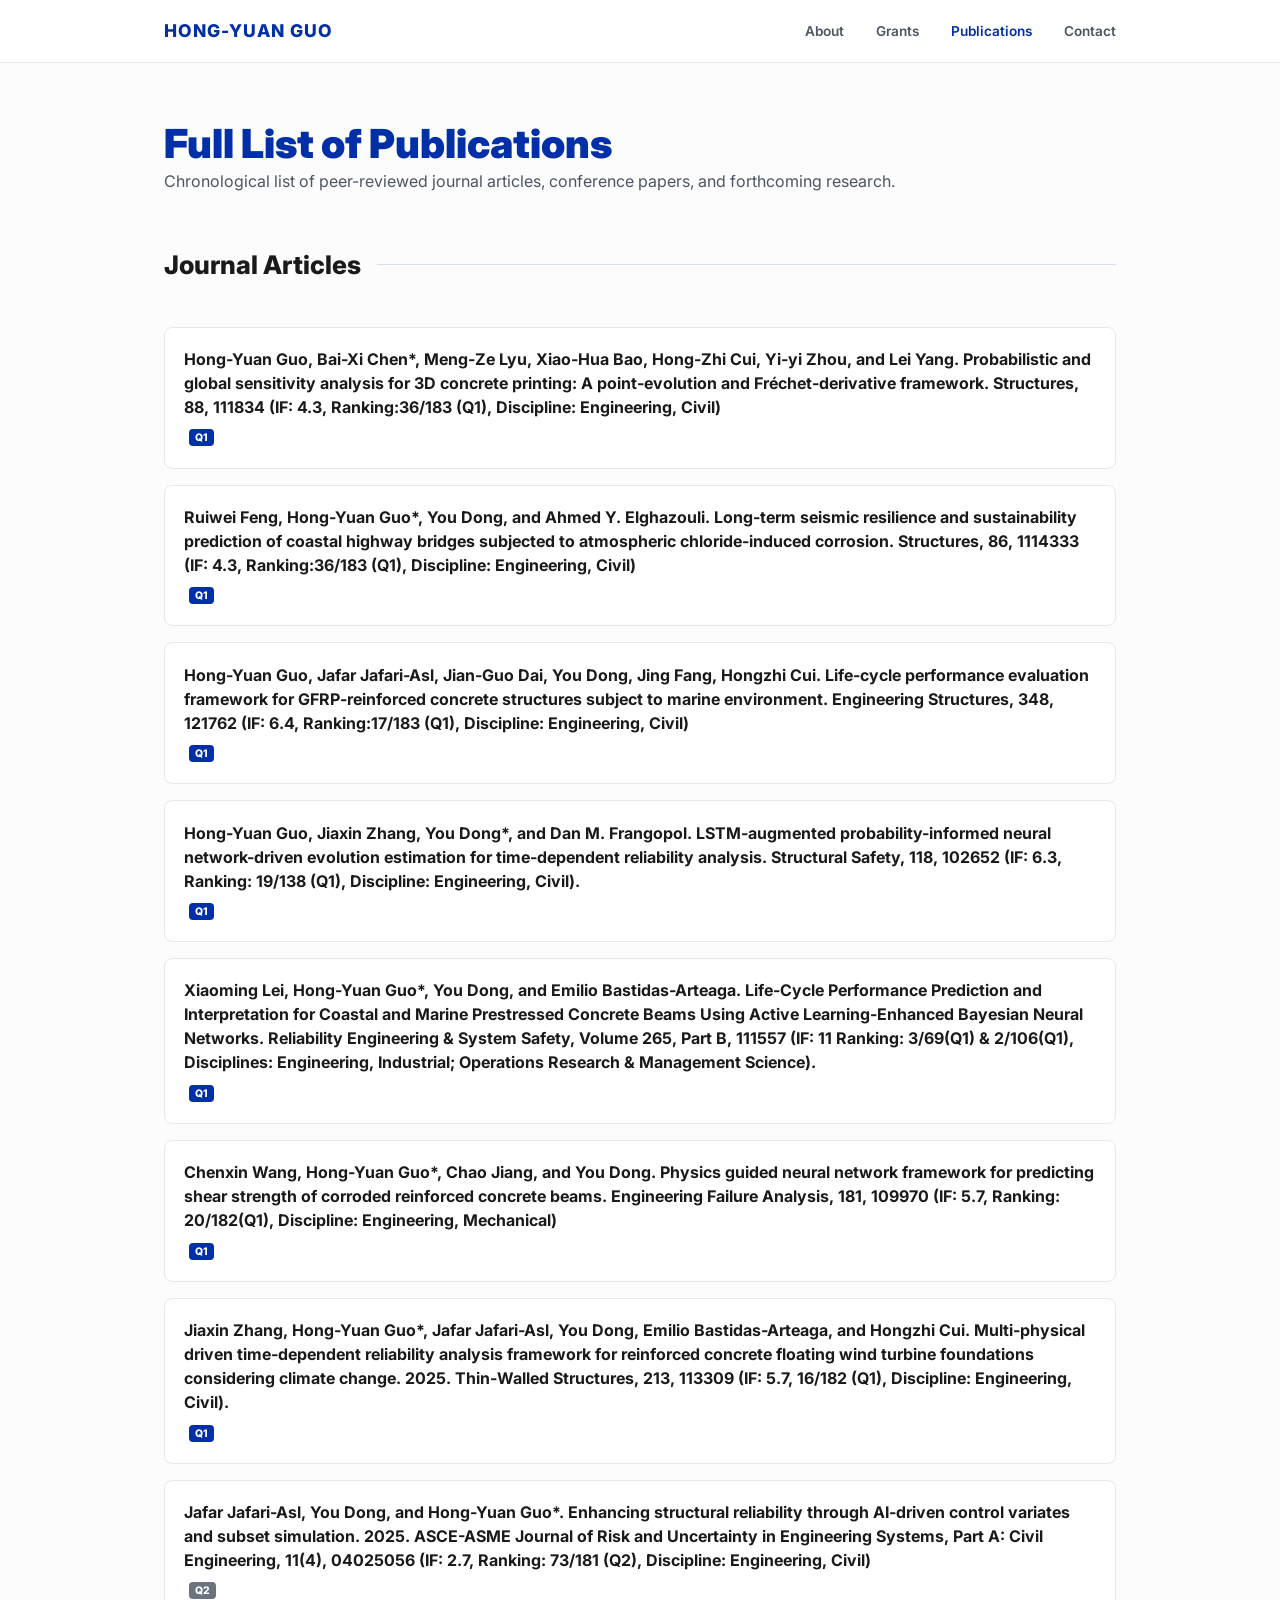
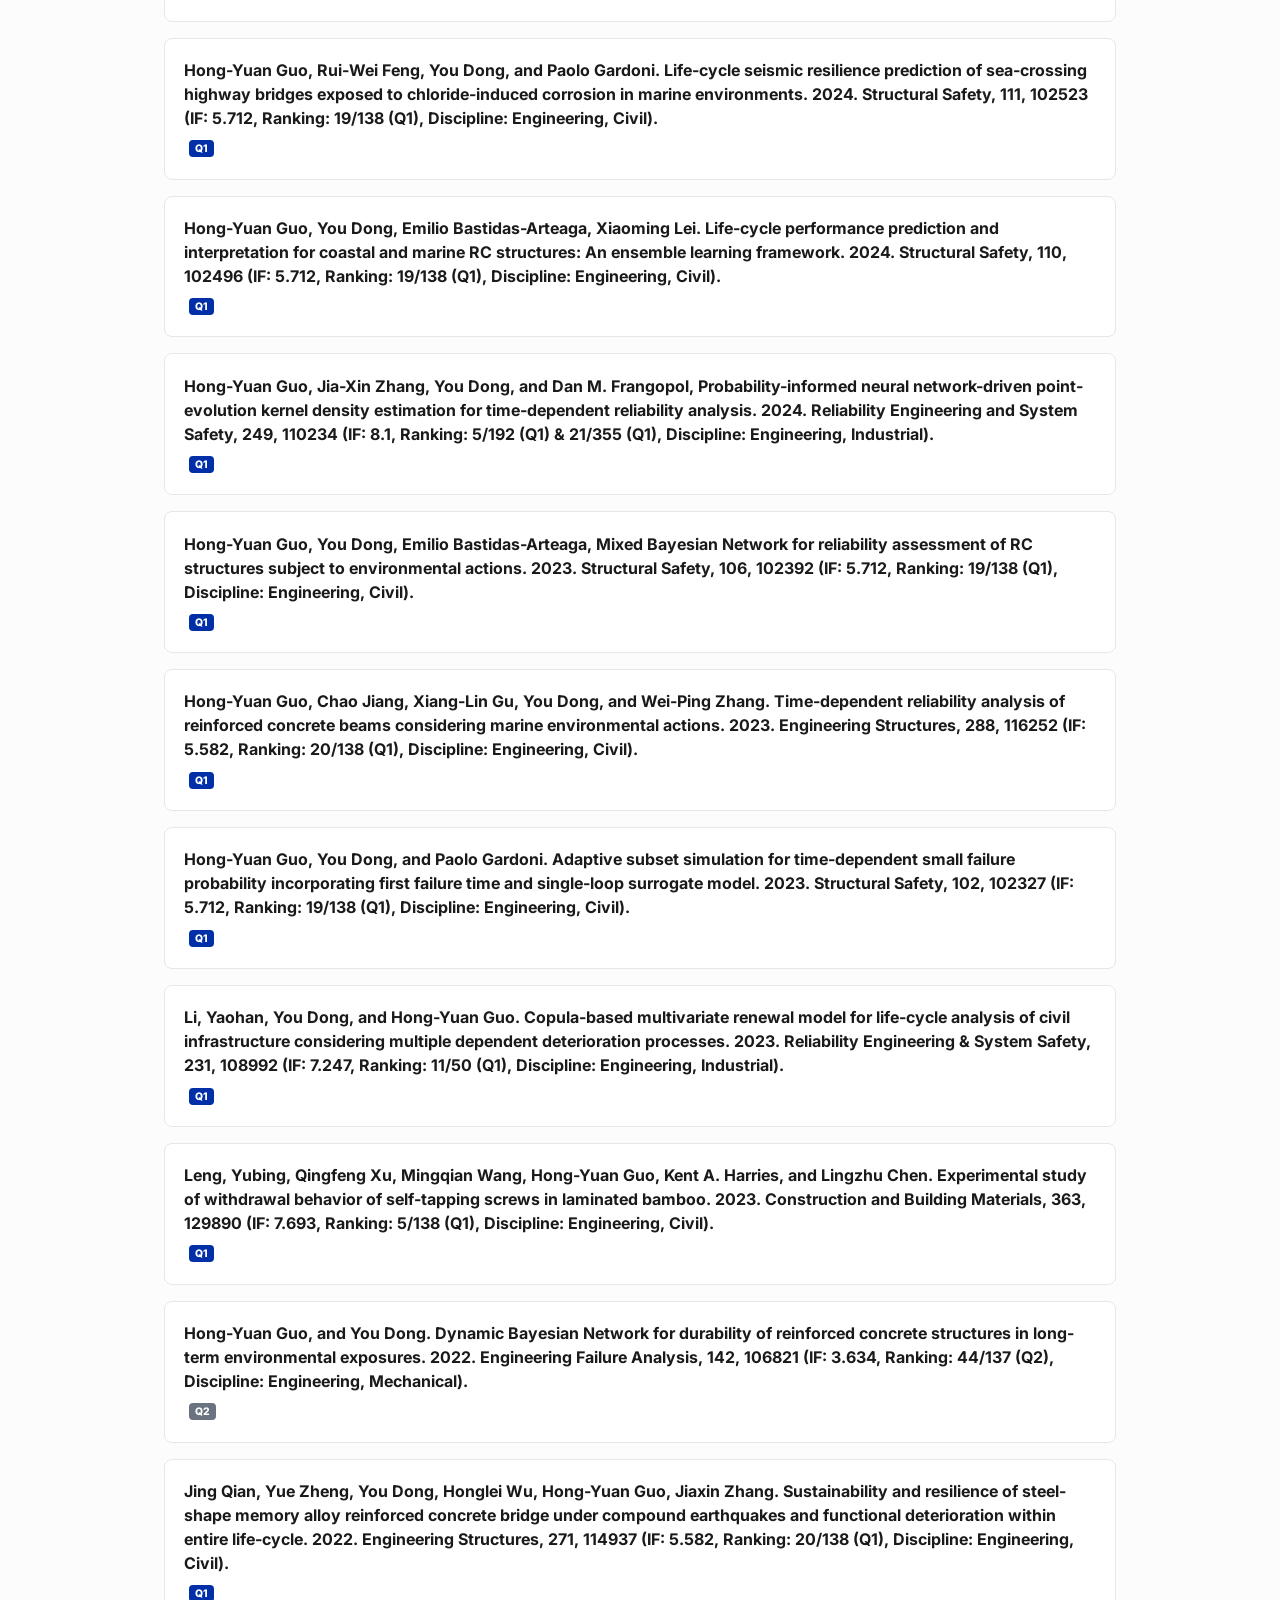
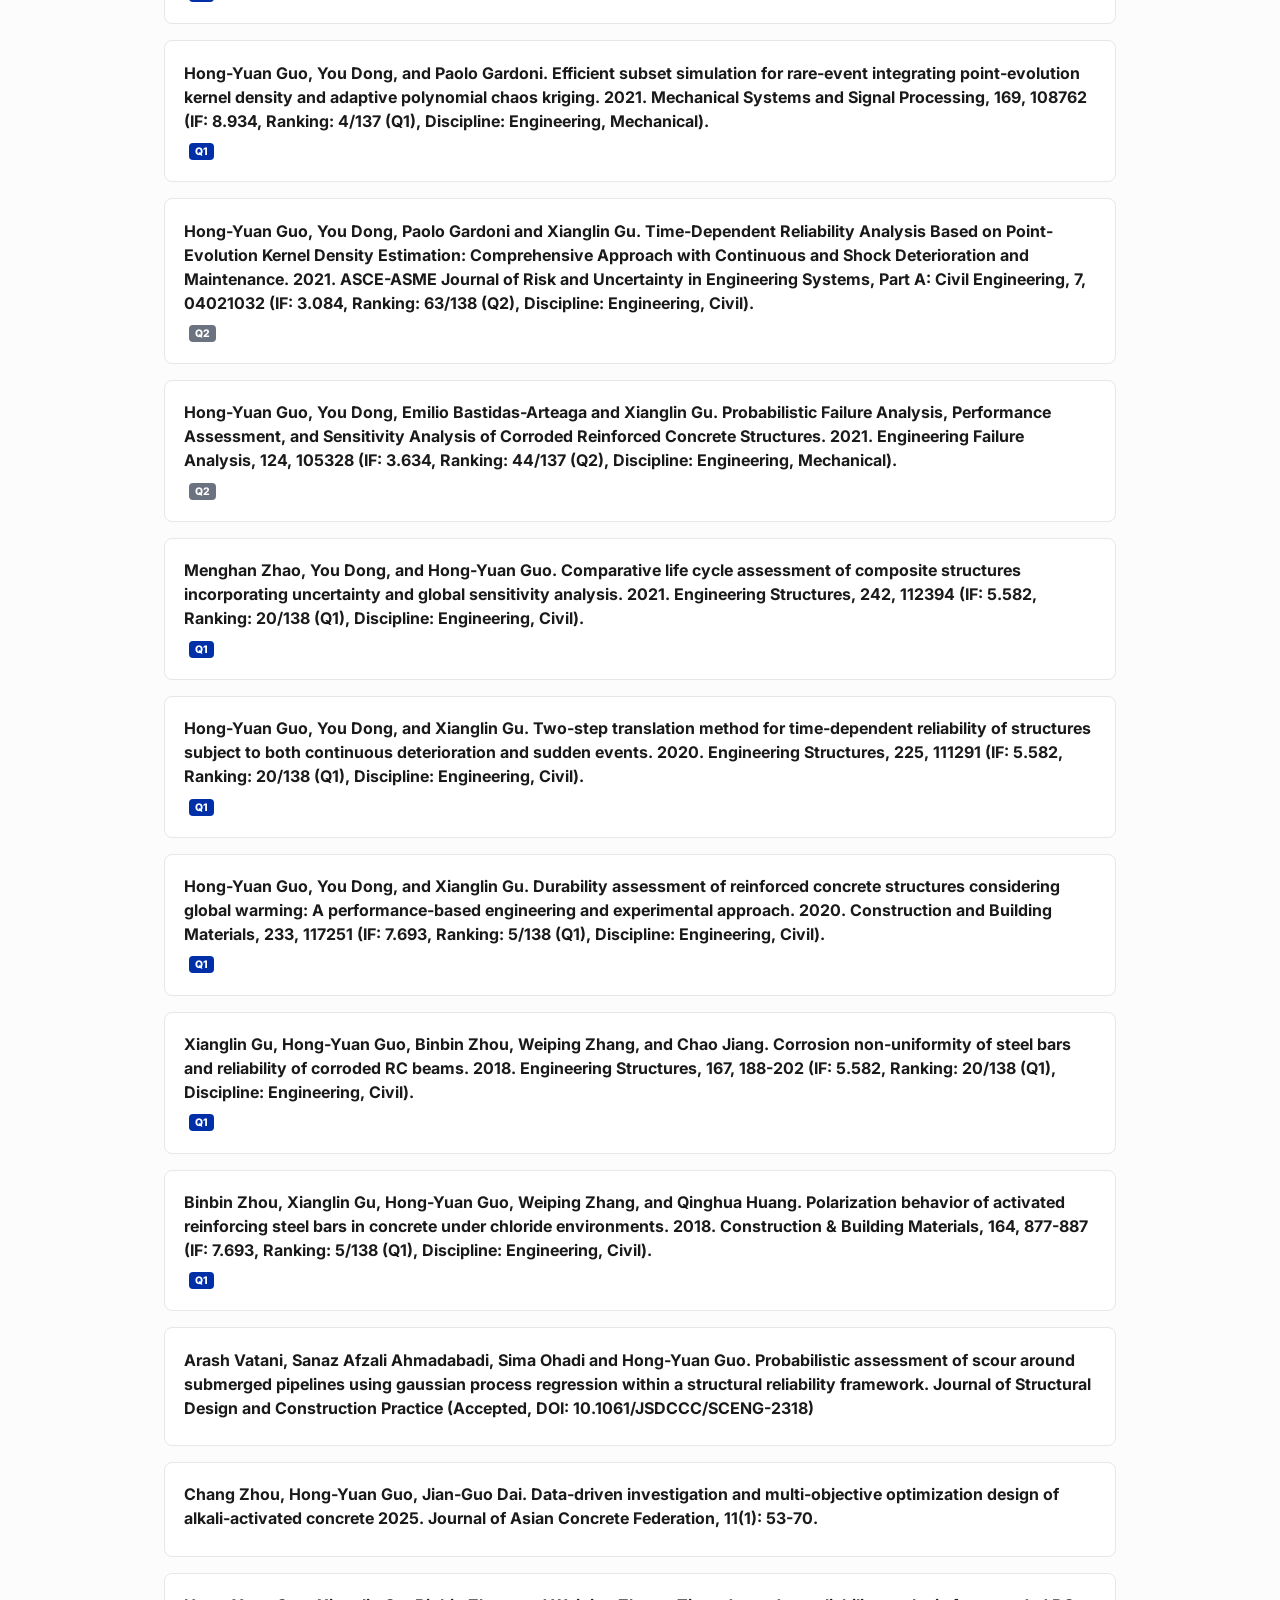
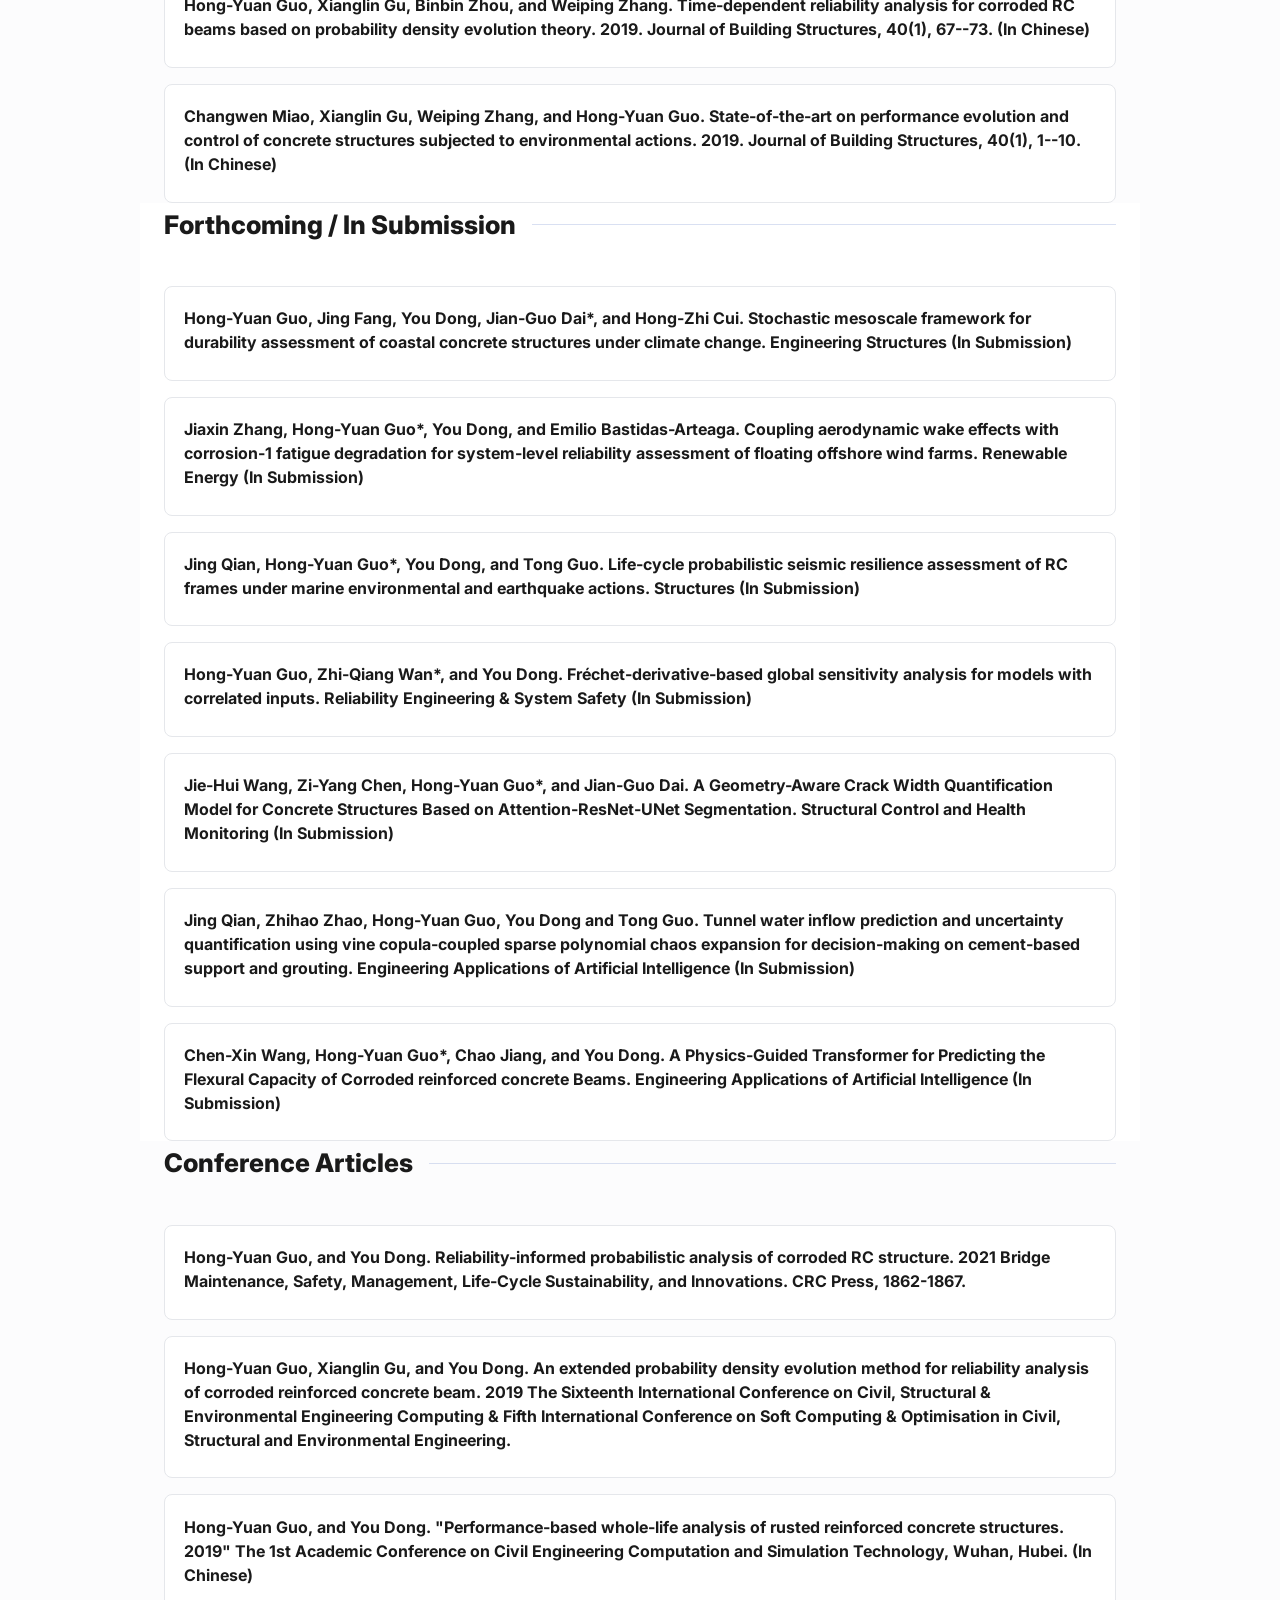
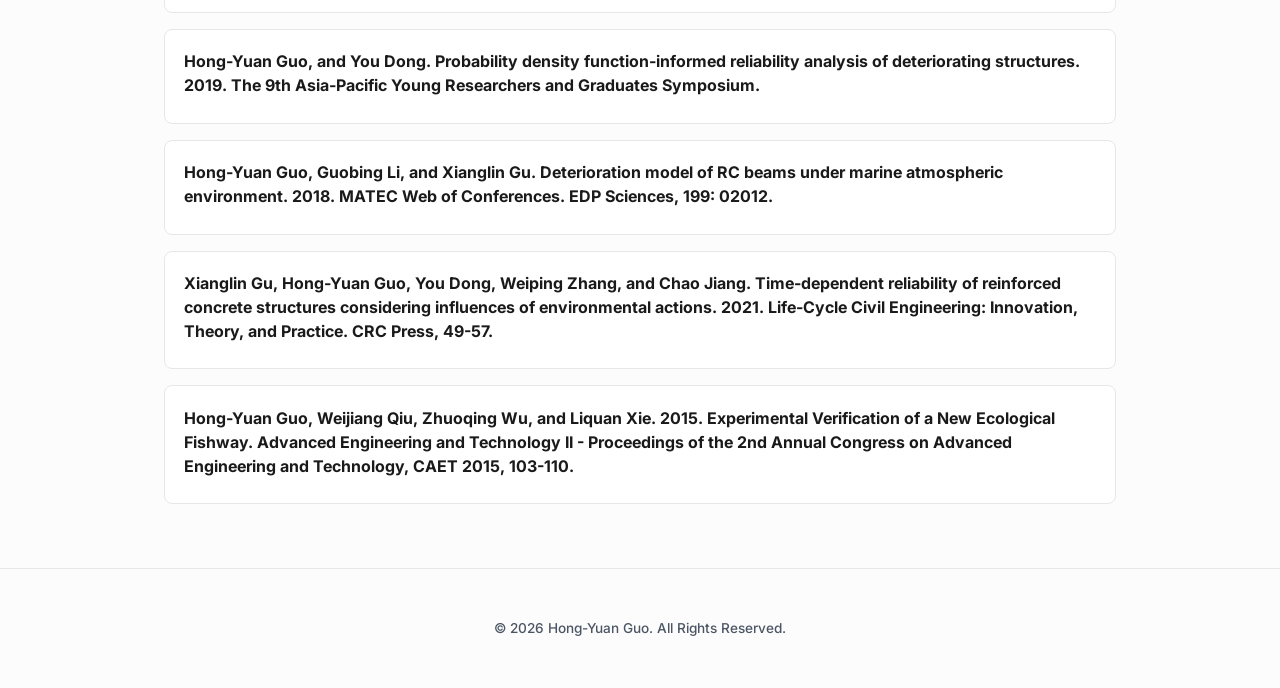
==== publications.html @ 86894d6b "Optimized mobile responsiveness and added navigation toggle" ====
<!DOCTYPE html>
<html lang="en">
<head>
    <meta charset="UTF-8">
    <meta name="viewport" content="width=device-width, initial-scale=1.0">
    <title>Full Publications | Dr. Hong-Yuan Guo</title>
    <link rel="stylesheet" href="style.css">
    <link href="https://fonts.googleapis.com/css2?family=Inter:wght@400;600;700;800;900&display=swap" rel="stylesheet">
</head>
<body>
    <header>
        <div class="container"><nav><div class="logo"><a href="index.html" style="text-decoration:none; color:inherit;">HONG-YUAN GUO</a></div>
        <div class="menu-toggle" id="mobile-menu">
            <span></span>
            <span></span>
            <span></span>
        </div>
        <ul class="nav-links">
            <li><a href="index.html#about">About</a></li>
            <li><a href="index.html#projects">Grants</a></li>
            <li><a href="publications.html" style="color: var(--primary-color);">Publications</a></li>
            <li><a href="index.html#contact">Contact</a></li>
        </ul></nav></div>
    </header>
    <main style="padding-top: 120px;">
        <div class="container" style="margin-bottom: 3rem;">
            <h1 class="hero-title" style="font-size: 2.5rem;">Full List of Publications</h1>
            <p style="color: var(--text-secondary);">Chronological list of peer-reviewed journal articles, conference papers, and forthcoming research.</p>
        </div>
    <section class="container"><div class="section-header"><h2>Journal Articles</h2><div class="line"></div></div><div class="pub-list"><div class="pub-item"><a href="https://scholar.google.com/citations?view_op=view_citation&hl=zh-CN&user=Wj_d9BwAAAAJ&citation_for_view=Wj_d9BwAAAAJ:Wp0gIr-vW9MC" target="_blank" class="pub-title" style="text-decoration:none;">Hong-Yuan Guo, Bai-Xi Chen*, Meng-Ze Lyu, Xiao-Hua Bao, Hong-Zhi Cui, Yi-yi Zhou, and Lei Yang. Probabilistic and global sensitivity analysis for 3D concrete printing: A point-evolution and Fréchet-derivative framework. Structures, 88, 111834 (IF: 4.3, Ranking:36/183 (Q1), Discipline: Engineering, Civil)</a><div class="pub-meta"><span class="tag-q1">Q1</span></div></div><div class="pub-item"><a href="https://scholar.google.com/citations?view_op=view_citation&hl=zh-CN&user=Wj_d9BwAAAAJ&citation_for_view=Wj_d9BwAAAAJ:4DMP91E08xMC" target="_blank" class="pub-title" style="text-decoration:none;">Ruiwei Feng, Hong-Yuan Guo*, You Dong, and Ahmed Y. Elghazouli. Long-term seismic resilience and sustainability prediction of coastal highway bridges subjected to atmospheric chloride-induced corrosion. Structures, 86, 1114333 (IF: 4.3, Ranking:36/183 (Q1), Discipline: Engineering, Civil)</a><div class="pub-meta"><span class="tag-q1">Q1</span></div></div><div class="pub-item"><a href="https://scholar.google.com/citations?view_op=view_citation&hl=zh-CN&user=Wj_d9BwAAAAJ&citation_for_view=Wj_d9BwAAAAJ:qxL8FJ1GzNcC" target="_blank" class="pub-title" style="text-decoration:none;">Hong-Yuan Guo, Jafar Jafari-Asl, Jian-Guo Dai, You Dong, Jing Fang, Hongzhi Cui. Life-cycle performance evaluation framework for GFRP-reinforced concrete structures subject to marine environment. Engineering Structures, 348, 121762 (IF: 6.4, Ranking:17/183 (Q1), Discipline: Engineering, Civil)</a><div class="pub-meta"><span class="tag-q1">Q1</span></div></div><div class="pub-item"><span class="pub-title">Hong-Yuan Guo, Jiaxin Zhang, You Dong*, and Dan M. Frangopol. LSTM-augmented probability-informed neural network-driven evolution estimation for time-dependent reliability analysis. Structural Safety, 118, 102652 (IF: 6.3, Ranking: 19/138 (Q1), Discipline: Engineering, Civil).</span><div class="pub-meta"><span class="tag-q1">Q1</span></div></div><div class="pub-item"><span class="pub-title">Xiaoming Lei, Hong-Yuan Guo*, You Dong, and Emilio Bastidas-Arteaga. Life-Cycle Performance Prediction and Interpretation for Coastal and Marine Prestressed Concrete Beams Using Active Learning-Enhanced Bayesian Neural Networks. Reliability Engineering & System Safety, Volume 265, Part B, 111557 (IF: 11 Ranking: 3/69(Q1) & 2/106(Q1), Disciplines: Engineering, Industrial; Operations Research & Management Science).</span><div class="pub-meta"><span class="tag-q1">Q1</span></div></div><div class="pub-item"><span class="pub-title">Chenxin Wang, Hong-Yuan Guo*, Chao Jiang, and You Dong. Physics guided neural network framework for predicting shear strength of corroded reinforced concrete beams. Engineering Failure Analysis, 181, 109970 (IF: 5.7, Ranking: 20/182(Q1), Discipline: Engineering, Mechanical)</span><div class="pub-meta"><span class="tag-q1">Q1</span></div></div><div class="pub-item"><span class="pub-title">Jiaxin Zhang, Hong-Yuan Guo*, Jafar Jafari-Asl, You Dong, Emilio Bastidas-Arteaga, and Hongzhi Cui. Multi-physical driven time-dependent reliability analysis framework for reinforced concrete floating wind turbine foundations considering climate change. 2025. Thin-Walled Structures, 213, 113309 (IF: 5.7, 16/182 (Q1), Discipline: Engineering, Civil).</span><div class="pub-meta"><span class="tag-q1">Q1</span></div></div><div class="pub-item"><a href="https://scholar.google.com/citations?view_op=view_citation&hl=zh-CN&user=Wj_d9BwAAAAJ&citation_for_view=Wj_d9BwAAAAJ:YOwf2qJgpHMC" target="_blank" class="pub-title" style="text-decoration:none;">Jafar Jafari-Asl, You Dong, and Hong-Yuan Guo*. Enhancing structural reliability through AI-driven control variates and subset simulation. 2025. ASCE-ASME Journal of Risk and Uncertainty in Engineering Systems, Part A: Civil Engineering, 11(4), 04025056 (IF: 2.7, Ranking: 73/181 (Q2), Discipline: Engineering, Civil)</a><div class="pub-meta"><span class="tag-q1" style="background:#6b7280">Q2</span></div></div><div class="pub-item"><span class="pub-title">Hong-Yuan Guo, Rui-Wei Feng, You Dong, and Paolo Gardoni. Life-cycle seismic resilience prediction of sea-crossing highway bridges exposed to chloride-induced corrosion in marine environments. 2024. Structural Safety, 111, 102523 (IF: 5.712, Ranking: 19/138 (Q1), Discipline: Engineering, Civil).</span><div class="pub-meta"><span class="tag-q1">Q1</span></div></div><div class="pub-item"><span class="pub-title">Hong-Yuan Guo, You Dong, Emilio Bastidas-Arteaga, Xiaoming Lei. Life-cycle performance prediction and interpretation for coastal and marine RC structures: An ensemble learning framework. 2024. Structural Safety, 110, 102496 (IF: 5.712, Ranking: 19/138 (Q1), Discipline: Engineering, Civil).</span><div class="pub-meta"><span class="tag-q1">Q1</span></div></div><div class="pub-item"><span class="pub-title">Hong-Yuan Guo, Jia-Xin Zhang, You Dong, and Dan M. Frangopol, Probability-informed neural network-driven point-evolution kernel density estimation for time-dependent reliability analysis. 2024. Reliability Engineering and System Safety, 249, 110234 (IF: 8.1, Ranking: 5/192 (Q1) & 21/355 (Q1), Discipline: Engineering, Industrial).</span><div class="pub-meta"><span class="tag-q1">Q1</span></div></div><div class="pub-item"><span class="pub-title">Hong-Yuan Guo, You Dong, Emilio Bastidas-Arteaga, Mixed Bayesian Network for reliability assessment of RC structures subject to environmental actions. 2023. Structural Safety, 106, 102392 (IF: 5.712, Ranking: 19/138 (Q1), Discipline: Engineering, Civil).</span><div class="pub-meta"><span class="tag-q1">Q1</span></div></div><div class="pub-item"><a href="https://scholar.google.com/citations?view_op=view_citation&hl=zh-CN&user=Wj_d9BwAAAAJ&citation_for_view=Wj_d9BwAAAAJ:hqOjcs7Dif8C" target="_blank" class="pub-title" style="text-decoration:none;">Hong-Yuan Guo, Chao Jiang, Xiang-Lin Gu, You Dong, and Wei-Ping Zhang. Time-dependent reliability analysis of reinforced concrete beams considering marine environmental actions. 2023. Engineering Structures, 288, 116252 (IF: 5.582, Ranking: 20/138 (Q1), Discipline: Engineering, Civil).</a><div class="pub-meta"><span class="tag-q1">Q1</span></div></div><div class="pub-item"><a href="https://scholar.google.com/citations?view_op=view_citation&hl=zh-CN&user=Wj_d9BwAAAAJ&citation_for_view=Wj_d9BwAAAAJ:Se3iqnhoufwC" target="_blank" class="pub-title" style="text-decoration:none;">Hong-Yuan Guo, You Dong, and Paolo Gardoni. Adaptive subset simulation for time-dependent small failure probability incorporating first failure time and single-loop surrogate model. 2023. Structural Safety, 102, 102327 (IF: 5.712, Ranking: 19/138 (Q1), Discipline: Engineering, Civil).</a><div class="pub-meta"><span class="tag-q1">Q1</span></div></div><div class="pub-item"><span class="pub-title">Li, Yaohan, You Dong, and Hong-Yuan Guo. Copula-based multivariate renewal model for life-cycle analysis of civil infrastructure considering multiple dependent deterioration processes. 2023. Reliability Engineering & System Safety, 231, 108992 (IF: 7.247, Ranking: 11/50 (Q1), Discipline: Engineering, Industrial).</span><div class="pub-meta"><span class="tag-q1">Q1</span></div></div><div class="pub-item"><span class="pub-title">Leng, Yubing, Qingfeng Xu, Mingqian Wang, Hong-Yuan Guo, Kent A. Harries, and Lingzhu Chen. Experimental study of withdrawal behavior of self-tapping screws in laminated bamboo. 2023. Construction and Building Materials, 363, 129890 (IF: 7.693, Ranking: 5/138 (Q1), Discipline: Engineering, Civil).</span><div class="pub-meta"><span class="tag-q1">Q1</span></div></div><div class="pub-item"><span class="pub-title">Hong-Yuan Guo, and You Dong. Dynamic Bayesian Network for durability of reinforced concrete structures in long-term environmental exposures. 2022. Engineering Failure Analysis, 142, 106821 (IF: 3.634, Ranking: 44/137 (Q2), Discipline: Engineering, Mechanical).</span><div class="pub-meta"><span class="tag-q1" style="background:#6b7280">Q2</span></div></div><div class="pub-item"><span class="pub-title">Jing Qian, Yue Zheng, You Dong, Honglei Wu, Hong-Yuan Guo, Jiaxin Zhang. Sustainability and resilience of steel-shape memory alloy reinforced concrete bridge under compound earthquakes and functional deterioration within entire life-cycle. 2022. Engineering Structures, 271, 114937 (IF: 5.582, Ranking: 20/138 (Q1), Discipline: Engineering, Civil).</span><div class="pub-meta"><span class="tag-q1">Q1</span></div></div><div class="pub-item"><span class="pub-title">Hong-Yuan Guo, You Dong, and Paolo Gardoni. Efficient subset simulation for rare-event integrating point-evolution kernel density and adaptive polynomial chaos kriging. 2021. Mechanical Systems and Signal Processing, 169, 108762 (IF: 8.934, Ranking: 4/137 (Q1), Discipline: Engineering, Mechanical).</span><div class="pub-meta"><span class="tag-q1">Q1</span></div></div><div class="pub-item"><span class="pub-title">Hong-Yuan Guo, You Dong, Paolo Gardoni and Xianglin Gu. Time-Dependent Reliability Analysis Based on Point-Evolution Kernel Density Estimation: Comprehensive Approach with Continuous and Shock Deterioration and Maintenance. 2021. ASCE-ASME Journal of Risk and Uncertainty in Engineering Systems, Part A: Civil Engineering, 7, 04021032 (IF: 3.084, Ranking: 63/138 (Q2), Discipline: Engineering, Civil).</span><div class="pub-meta"><span class="tag-q1" style="background:#6b7280">Q2</span></div></div><div class="pub-item"><a href="https://scholar.google.com/citations?view_op=view_citation&hl=zh-CN&user=Wj_d9BwAAAAJ&citation_for_view=Wj_d9BwAAAAJ:zYLM7Y9cAGgC" target="_blank" class="pub-title" style="text-decoration:none;">Hong-Yuan Guo, You Dong, Emilio Bastidas-Arteaga and Xianglin Gu. Probabilistic Failure Analysis, Performance Assessment, and Sensitivity Analysis of Corroded Reinforced Concrete Structures. 2021. Engineering Failure Analysis, 124, 105328 (IF: 3.634, Ranking: 44/137 (Q2), Discipline: Engineering, Mechanical).</a><div class="pub-meta"><span class="tag-q1" style="background:#6b7280">Q2</span></div></div><div class="pub-item"><a href="https://scholar.google.com/citations?view_op=view_citation&hl=zh-CN&user=Wj_d9BwAAAAJ&citation_for_view=Wj_d9BwAAAAJ:W7OEmFMy1HYC" target="_blank" class="pub-title" style="text-decoration:none;">Menghan Zhao, You Dong, and Hong-Yuan Guo. Comparative life cycle assessment of composite structures incorporating uncertainty and global sensitivity analysis. 2021. Engineering Structures, 242, 112394 (IF: 5.582, Ranking: 20/138 (Q1), Discipline: Engineering, Civil).</a><div class="pub-meta"><span class="tag-q1">Q1</span></div></div><div class="pub-item"><span class="pub-title">Hong-Yuan Guo, You Dong, and Xianglin Gu. Two-step translation method for time-dependent reliability of structures subject to both continuous deterioration and sudden events. 2020. Engineering Structures, 225, 111291 (IF: 5.582, Ranking: 20/138 (Q1), Discipline: Engineering, Civil).</span><div class="pub-meta"><span class="tag-q1">Q1</span></div></div><div class="pub-item"><a href="https://scholar.google.com/citations?view_op=view_citation&hl=zh-CN&user=Wj_d9BwAAAAJ&citation_for_view=Wj_d9BwAAAAJ:UeHWp8X0CEIC" target="_blank" class="pub-title" style="text-decoration:none;">Hong-Yuan Guo, You Dong, and Xianglin Gu. Durability assessment of reinforced concrete structures considering global warming: A performance-based engineering and experimental approach. 2020. Construction and Building Materials, 233, 117251 (IF: 7.693, Ranking: 5/138 (Q1), Discipline: Engineering, Civil).</a><div class="pub-meta"><span class="tag-q1">Q1</span></div></div><div class="pub-item"><a href="https://scholar.google.com/citations?view_op=view_citation&hl=zh-CN&user=Wj_d9BwAAAAJ&citation_for_view=Wj_d9BwAAAAJ:u-x6o8ySG0sC" target="_blank" class="pub-title" style="text-decoration:none;">Xianglin Gu, Hong-Yuan Guo, Binbin Zhou, Weiping Zhang, and Chao Jiang. Corrosion non-uniformity of steel bars and reliability of corroded RC beams. 2018. Engineering Structures, 167, 188-202 (IF: 5.582, Ranking: 20/138 (Q1), Discipline: Engineering, Civil).</a><div class="pub-meta"><span class="tag-q1">Q1</span></div></div><div class="pub-item"><a href="https://scholar.google.com/citations?view_op=view_citation&hl=zh-CN&user=Wj_d9BwAAAAJ&citation_for_view=Wj_d9BwAAAAJ:u5HHmVD_uO8C" target="_blank" class="pub-title" style="text-decoration:none;">Binbin Zhou, Xianglin Gu, Hong-Yuan Guo, Weiping Zhang, and Qinghua Huang. Polarization behavior of activated reinforcing steel bars in concrete under chloride environments. 2018. Construction & Building Materials, 164, 877-887 (IF: 7.693, Ranking: 5/138 (Q1), Discipline: Engineering, Civil).</a><div class="pub-meta"><span class="tag-q1">Q1</span></div></div><div class="pub-item"><span class="pub-title">Arash Vatani, Sanaz Afzali Ahmadabadi, Sima Ohadi and Hong-Yuan Guo. Probabilistic assessment of scour around submerged pipelines using gaussian process regression within a structural reliability framework. Journal of Structural Design and Construction Practice (Accepted, DOI: 10.1061/JSDCCC/SCENG-2318)</span><div class="pub-meta"></div></div><div class="pub-item"><a href="https://scholar.google.com/citations?view_op=view_citation&hl=zh-CN&user=Wj_d9BwAAAAJ&citation_for_view=Wj_d9BwAAAAJ:KlAtU1dfN6UC" target="_blank" class="pub-title" style="text-decoration:none;">Chang Zhou, Hong-Yuan Guo, Jian-Guo Dai. Data-driven investigation and multi-objective optimization design of alkali-activated concrete 2025. Journal of Asian Concrete Federation, 11(1): 53-70.</a><div class="pub-meta"></div></div><div class="pub-item"><span class="pub-title">Hong-Yuan Guo, Xianglin Gu, Binbin Zhou, and Weiping Zhang. Time-dependent reliability analysis for corroded RC beams based on probability density evolution theory. 2019. Journal of Building Structures, 40(1), 67--73. (In Chinese)</span><div class="pub-meta"></div></div><div class="pub-item"><span class="pub-title">Changwen Miao, Xianglin Gu, Weiping Zhang, and Hong-Yuan Guo. State-of-the-art on performance evolution and control of concrete structures subjected to environmental actions. 2019. Journal of Building Structures, 40(1), 1--10. (In Chinese)</span><div class="pub-meta"></div></div></div></section><section class="container section-alt"><div class="section-header"><h2>Forthcoming / In Submission</h2><div class="line"></div></div><div class="pub-list"><div class="pub-item"><span class="pub-title">Hong-Yuan Guo, Jing Fang, You Dong, Jian-Guo Dai*, and Hong-Zhi Cui. Stochastic mesoscale framework for durability assessment of coastal concrete structures under climate change. Engineering Structures (In Submission)</span></div><div class="pub-item"><span class="pub-title">Jiaxin Zhang, Hong-Yuan Guo*, You Dong, and Emilio Bastidas-Arteaga. Coupling aerodynamic wake effects with corrosion-1 fatigue degradation for system-level reliability assessment of floating offshore wind farms. Renewable Energy (In Submission)</span></div><div class="pub-item"><span class="pub-title">Jing Qian, Hong-Yuan Guo*, You Dong, and Tong Guo. Life-cycle probabilistic seismic resilience assessment of RC frames under marine environmental and earthquake actions. Structures (In Submission)</span></div><div class="pub-item"><span class="pub-title">Hong-Yuan Guo, Zhi-Qiang Wan*, and You Dong. Fréchet-derivative-based global sensitivity analysis for models with correlated inputs. Reliability Engineering & System Safety (In Submission)</span></div><div class="pub-item"><span class="pub-title">Jie-Hui Wang, Zi-Yang Chen, Hong-Yuan Guo*, and Jian-Guo Dai. A Geometry-Aware Crack Width Quantification Model for Concrete Structures Based on Attention-ResNet-UNet Segmentation. Structural Control and Health Monitoring (In Submission)</span></div><div class="pub-item"><span class="pub-title">Jing Qian, Zhihao Zhao, Hong-Yuan Guo, You Dong and Tong Guo. Tunnel water inflow prediction and uncertainty quantification using vine copula-coupled sparse polynomial chaos expansion for decision-making on cement-based support and grouting. Engineering Applications of Artificial Intelligence (In Submission)</span></div><div class="pub-item"><span class="pub-title">Chen-Xin Wang, Hong-Yuan Guo*, Chao Jiang, and You Dong. A Physics-Guided Transformer for Predicting the Flexural Capacity of Corroded reinforced concrete Beams. Engineering Applications of Artificial Intelligence (In Submission)</span></div></div></section><section class="container"><div class="section-header"><h2>Conference Articles</h2><div class="line"></div></div><div class="pub-list"><div class="pub-item"><a href="https://scholar.google.com/citations?view_op=view_citation&hl=zh-CN&user=Wj_d9BwAAAAJ&citation_for_view=Wj_d9BwAAAAJ:Y0pCki6q_DkC" target="_blank" class="pub-title" style="text-decoration:none;">Hong-Yuan Guo, and You Dong. Reliability-informed probabilistic analysis of corroded RC structure. 2021 Bridge Maintenance, Safety, Management, Life-Cycle Sustainability, and Innovations. CRC Press, 1862-1867.</a></div><div class="pub-item"><span class="pub-title">Hong-Yuan Guo, Xianglin Gu, and You Dong. An extended probability density evolution method for reliability analysis of corroded reinforced concrete beam. 2019 The Sixteenth International Conference on Civil, Structural & Environmental Engineering Computing & Fifth International Conference on Soft Computing & Optimisation in Civil, Structural and Environmental Engineering.</span></div><div class="pub-item"><span class="pub-title">Hong-Yuan Guo, and You Dong. "Performance-based whole-life analysis of rusted reinforced concrete structures. 2019" The 1st Academic Conference on Civil Engineering Computation and Simulation Technology, Wuhan, Hubei. (In Chinese)</span></div><div class="pub-item"><span class="pub-title">Hong-Yuan Guo, and You Dong. Probability density function-informed reliability analysis of deteriorating structures. 2019. The 9th Asia-Pacific Young Researchers and Graduates Symposium.</span></div><div class="pub-item"><a href="https://scholar.google.com/citations?view_op=view_citation&hl=zh-CN&user=Wj_d9BwAAAAJ&citation_for_view=Wj_d9BwAAAAJ:d1gkVwhDpl0C" target="_blank" class="pub-title" style="text-decoration:none;">Hong-Yuan Guo, Guobing Li, and Xianglin Gu. Deterioration model of RC beams under marine atmospheric environment. 2018. MATEC Web of Conferences. EDP Sciences, 199: 02012.</a></div><div class="pub-item"><a href="https://scholar.google.com/citations?view_op=view_citation&hl=zh-CN&user=Wj_d9BwAAAAJ&citation_for_view=Wj_d9BwAAAAJ:Tyk-4Ss8FVUC" target="_blank" class="pub-title" style="text-decoration:none;">Xianglin Gu, Hong-Yuan Guo, You Dong, Weiping Zhang, and Chao Jiang. Time-dependent reliability of reinforced concrete structures considering influences of environmental actions. 2021. Life-Cycle Civil Engineering: Innovation, Theory, and Practice. CRC Press, 49-57.</a></div><div class="pub-item"><a href="https://scholar.google.com/citations?view_op=view_citation&hl=zh-CN&user=Wj_d9BwAAAAJ&citation_for_view=Wj_d9BwAAAAJ:9yKSN-GCB0IC" target="_blank" class="pub-title" style="text-decoration:none;">Hong-Yuan Guo, Weijiang Qiu, Zhuoqing Wu, and Liquan Xie. 2015. Experimental Verification of a New Ecological Fishway. Advanced Engineering and Technology II - Proceedings of the 2nd Annual Congress on Advanced Engineering and Technology, CAET 2015, 103-110.</a></div></div></section>
    </main>
    <footer style="padding: 3rem 0; text-align: center; border-top: 1px solid var(--border-light); margin-top: 4rem;">
        <p style="color: var(--text-secondary); font-size: 0.85rem; font-weight: 500;">&copy; 2026 Hong-Yuan Guo. All Rights Reserved.</p>
    </footer>
    <script>
        // Mobile Menu Toggle
        const menuToggle = document.getElementById('mobile-menu');
        const navLinks = document.querySelector('.nav-links');

        menuToggle.addEventListener('click', () => {
            menuToggle.classList.toggle('active');
            navLinks.classList.toggle('active');
        });

        // Close menu when clicking a link
        document.querySelectorAll('.nav-links a').forEach(link => {
            link.addEventListener('click', () => {
                menuToggle.classList.remove('active');
                navLinks.classList.remove('active');
            });
        });
    </script>
</body>
</html>
---- style.css ----
:root {
    --primary-color: #002FA7; /* Klein Blue */
    --accent-color: #002FA7;
    --text-primary: #1a1a1a;
    --text-secondary: #4b5563;
    --bg-main: #fcfcfd;
    --bg-alt: #ffffff;
    --border-light: #e5e7eb;
    --border-blue: rgba(0, 47, 167, 0.15);
    --shadow-sm: 0 1px 2px 0 rgb(0 0 0 / 0.05);
    --shadow-md: 0 4px 6px -1px rgb(0 0 0 / 0.1);
    --shadow-blue: 0 10px 30px -10px rgba(0, 47, 167, 0.2);
}

* {
    margin: 0;
    padding: 0;
    box-sizing: border-box;
}

html {
    scroll-behavior: smooth;
}

body {
    font-family: 'Inter', -apple-system, BlinkMacSystemFont, 'Segoe UI', Roboto, sans-serif;
    background-color: var(--bg-main);
    color: var(--text-primary);
    line-height: 1.7;
    overflow-x: hidden;
    width: 100%;
}

.container {
    max-width: 1000px;
    margin: 0 auto;
    padding: 0 1.5rem; /* Adjusted for mobile breathing space */
}

/* Header */
header {
    position: fixed;
    top: 0;
    width: 100%;
    z-index: 1000;
    background: rgba(255, 255, 255, 0.9);
    backdrop-filter: blur(12px);
    border-bottom: 1px solid var(--border-light);
}

nav {
    display: flex;
    justify-content: space-between;
    align-items: center;
    padding: 1rem 0;
}

.logo {
    font-size: 1.1rem;
    font-weight: 800;
    color: var(--primary-color);
    letter-spacing: 1px;
    z-index: 1001;
}

/* Nav Links - Desktop */
.nav-links {
    display: flex;
    gap: 2rem;
    list-style: none;
}

.nav-links a {
    text-decoration: none;
    color: var(--text-secondary);
    font-size: 0.85rem;
    font-weight: 600;
    transition: color 0.2s ease;
}

.nav-links a:hover {
    color: var(--primary-color);
}

/* Mobile Menu Toggle */
.menu-toggle {
    display: none;
    flex-direction: column;
    gap: 6px;
    cursor: pointer;
    z-index: 1001;
}

.menu-toggle span {
    width: 25px;
    height: 2px;
    background: var(--primary-color);
    transition: 0.3s;
}

/* Hero Section */
.hero {
    min-height: 80vh;
    display: flex;
    flex-direction: column;
    justify-content: center;
    padding-top: 120px;
    padding-bottom: 4rem;
}

.hero-profile {
    display: flex;
    align-items: center;
    gap: 2rem;
    margin-bottom: 2rem;
}

.avatar {
    width: 120px;
    height: 120px;
    border-radius: 50%;
    object-fit: cover;
    border: 3px solid white;
    box-shadow: 0 0 0 2px var(--primary-color), var(--shadow-blue);
    flex-shrink: 0;
}

.hero-subtitle {
    color: var(--primary-color);
    font-weight: 700;
    text-transform: uppercase;
    letter-spacing: 2px;
    font-size: 0.75rem;
    margin-bottom: 0.5rem;
}

.hero-title {
    font-size: 3.5rem;
    font-weight: 900;
    line-height: 1.2;
    color: var(--primary-color);
}

.hero-description {
    font-size: 1.1rem;
    color: var(--text-secondary);
    max-width: 800px;
    margin-bottom: 2.5rem;
}

/* Technical Tags */
.tech-tags {
    display: flex;
    flex-wrap: wrap;
    gap: 0.5rem;
    margin-top: 1.5rem;
}

.tech-tag {
    background: #eef2ff;
    color: var(--primary-color);
    padding: 5px 14px;
    border-radius: 50px;
    font-size: 0.75rem;
    font-weight: 700;
}

/* Sections */
section {
    padding: 4rem 0;
}

.section-alt {
    background-color: var(--bg-alt);
}

.section-header {
    margin-bottom: 2.5rem;
    display: flex;
    align-items: center;
    gap: 1rem;
}

.section-header h2 {
    font-size: 1.6rem;
    font-weight: 800;
    color: var(--text-primary);
}

.section-header .line {
    flex-grow: 1;
    height: 1px;
    background: var(--border-blue);
}

/* Grid & Cards */
.grid {
    display: grid;
    grid-template-columns: repeat(auto-fit, minmax(280px, 1fr));
    gap: 1.5rem;
}

.card {
    background: var(--bg-alt);
    padding: 1.5rem;
    border: 1px solid var(--border-light);
    border-radius: 8px;
    transition: transform 0.3s ease, border-color 0.3s ease;
}

.card:hover {
    border-color: var(--primary-color);
    transform: translateY(-2px);
}

/* Experience */
.experience-item {
    margin-bottom: 2rem;
}

.exp-header {
    margin-bottom: 0.3rem;
}

.exp-title {
    font-size: 1.1rem;
    font-weight: 700;
    color: var(--text-primary);
}

.exp-date {
    font-size: 0.85rem;
    color: var(--primary-color);
    font-weight: 700;
    margin-top: 0.2rem;
    display: block;
}

/* Projects */
.project-item {
    padding: 1.5rem;
    border-left: 3px solid var(--primary-color);
    background: var(--bg-alt);
    margin-bottom: 1.2rem;
    border-radius: 0 8px 8px 0;
    border: 1px solid var(--border-light);
    border-left: 3px solid var(--primary-color);
}

.project-title {
    font-weight: 800;
    font-size: 1.05rem;
    margin-bottom: 0.5rem;
    line-height: 1.4;
}

/* Publications */
.pub-list {
    display: flex;
    flex-direction: column;
    gap: 1rem;
}

.pub-item {
    padding: 1.2rem;
    border: 1px solid var(--border-light);
    border-radius: 8px;
    background: var(--bg-alt);
}

.pub-title {
    font-weight: 700;
    color: var(--text-primary);
    display: block;
    margin-bottom: 0.4rem;
    font-size: 1rem;
    line-height: 1.5;
}

.pub-meta {
    font-size: 0.85rem;
    color: var(--text-secondary);
}

.tag-q1 {
    background: var(--primary-color);
    color: white;
    padding: 2px 6px;
    font-size: 0.65rem;
    font-weight: 800;
    border-radius: 4px;
    margin-left: 5px;
}

/* Awards */
.award-item {
    display: flex;
    gap: 1rem;
    margin-bottom: 1.2rem;
}

.award-icon { font-size: 1.2rem; }
.award-content h4 { font-weight: 800; font-size: 0.95rem; }

/* Buttons */
.btn {
    padding: 0.7rem 1.5rem;
    font-weight: 700;
    text-decoration: none;
    border-radius: 4px;
    transition: 0.3s;
    font-size: 0.8rem;
    display: inline-block;
}

.btn-primary { background: var(--primary-color); color: white; border: 2px solid var(--primary-color); }
.btn-primary:hover { background: #002277; }
.btn-outline { border: 2px solid var(--primary-color); color: var(--primary-color); }

/* Responsive Adjustments */
@media (max-width: 768px) {
    .container { padding: 0 1.25rem; }
    
    .hero-title { font-size: 2.2rem; }
    .hero-profile { flex-direction: column; align-items: flex-start; gap: 1rem; }
    
    .nav-links {
        position: fixed;
        top: 0;
        right: -100%;
        width: 75%;
        height: 100vh;
        background: white;
        flex-direction: column;
        justify-content: center;
        align-items: center;
        transition: 0.4s;
        box-shadow: -5px 0 15px rgba(0,0,0,0.1);
        z-index: 1000;
    }

    .nav-links.active { right: 0; }
    .menu-toggle { display: flex; }

    /* Hamburger Animation */
    .menu-toggle.active span:nth-child(1) { transform: rotate(45deg) translate(5px, 6px); }
    .menu-toggle.active span:nth-child(2) { opacity: 0; }
    .menu-toggle.active span:nth-child(3) { transform: rotate(-45deg) translate(5px, -6px); }

    .hero-btns { flex-direction: column; gap: 0.8rem; width: 100%; }
    .btn { width: 100%; text-align: center; }
}

/* Animation */
.fade-in {
    opacity: 0;
    animation: fadeIn 0.6s ease-out forwards;
}

@keyframes fadeIn {
    from { opacity: 0; transform: translateY(10px); }
    to { opacity: 1; transform: translateY(0); }
}
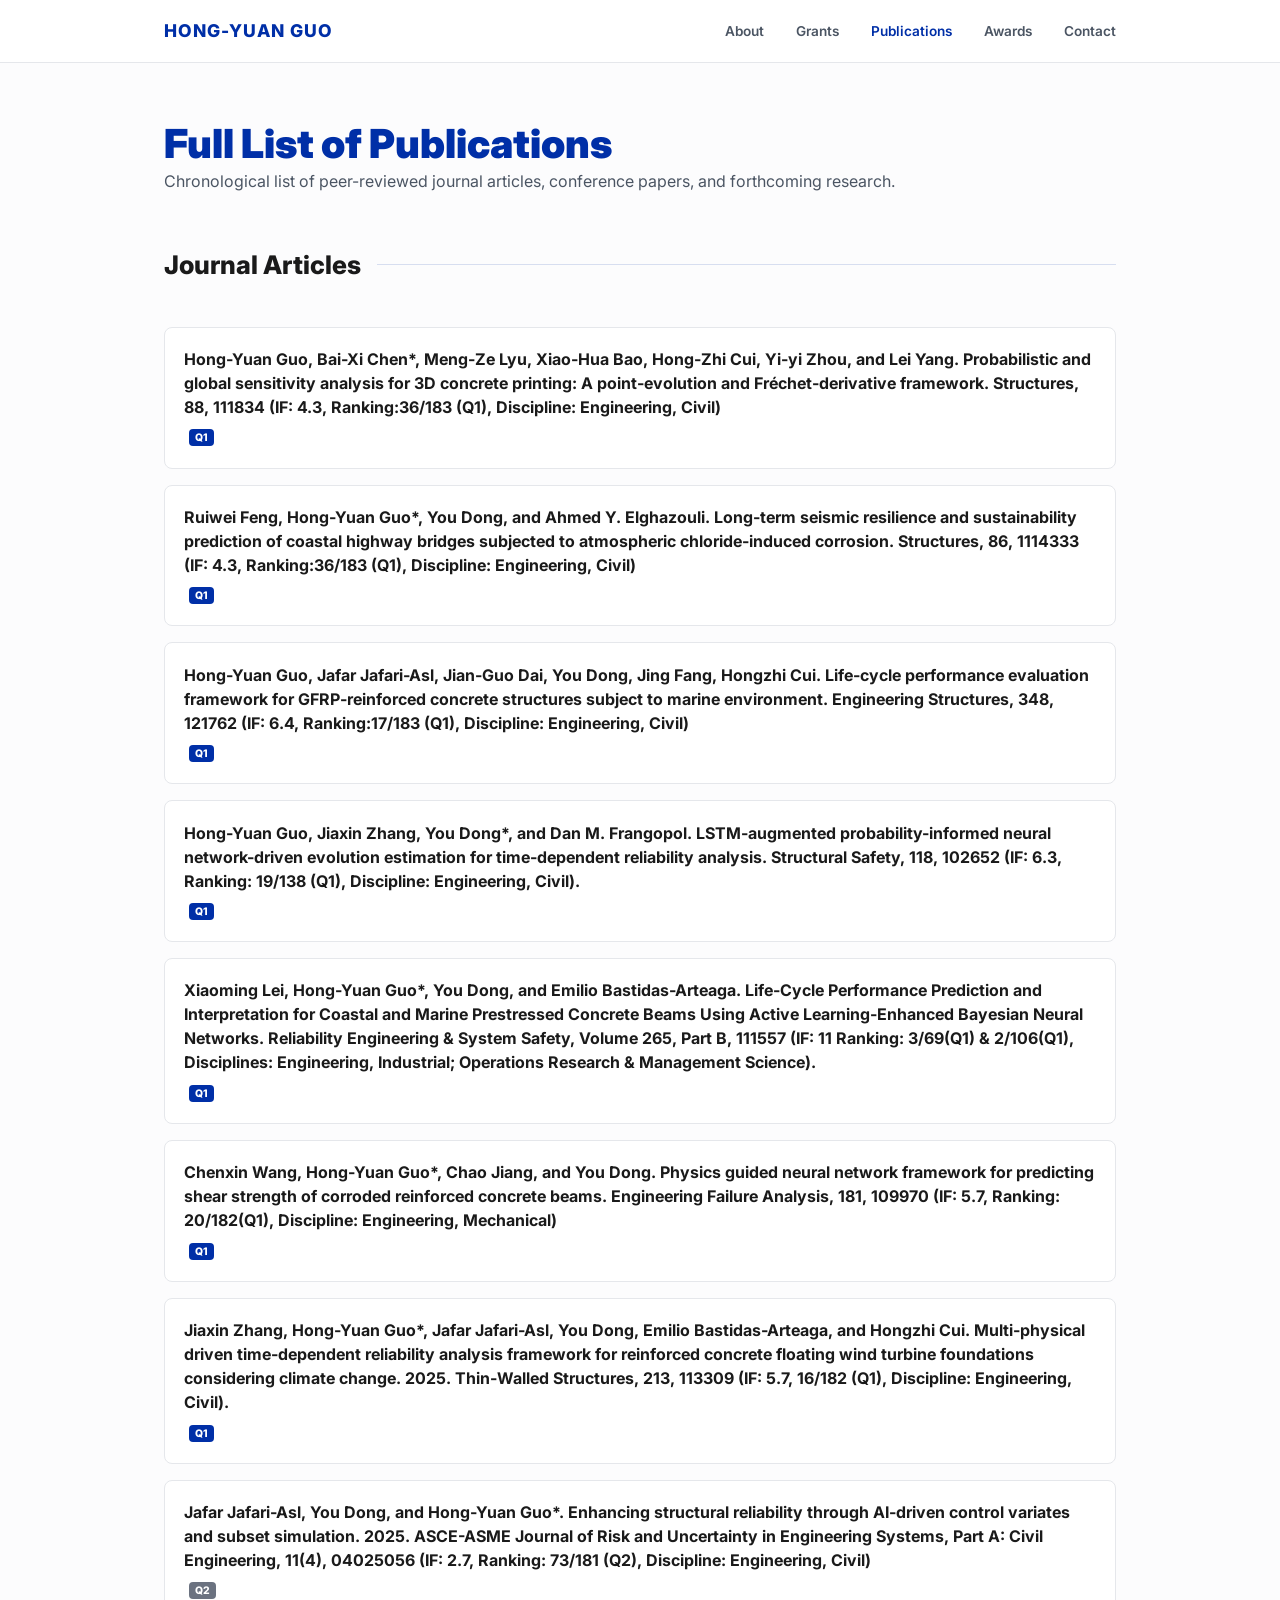
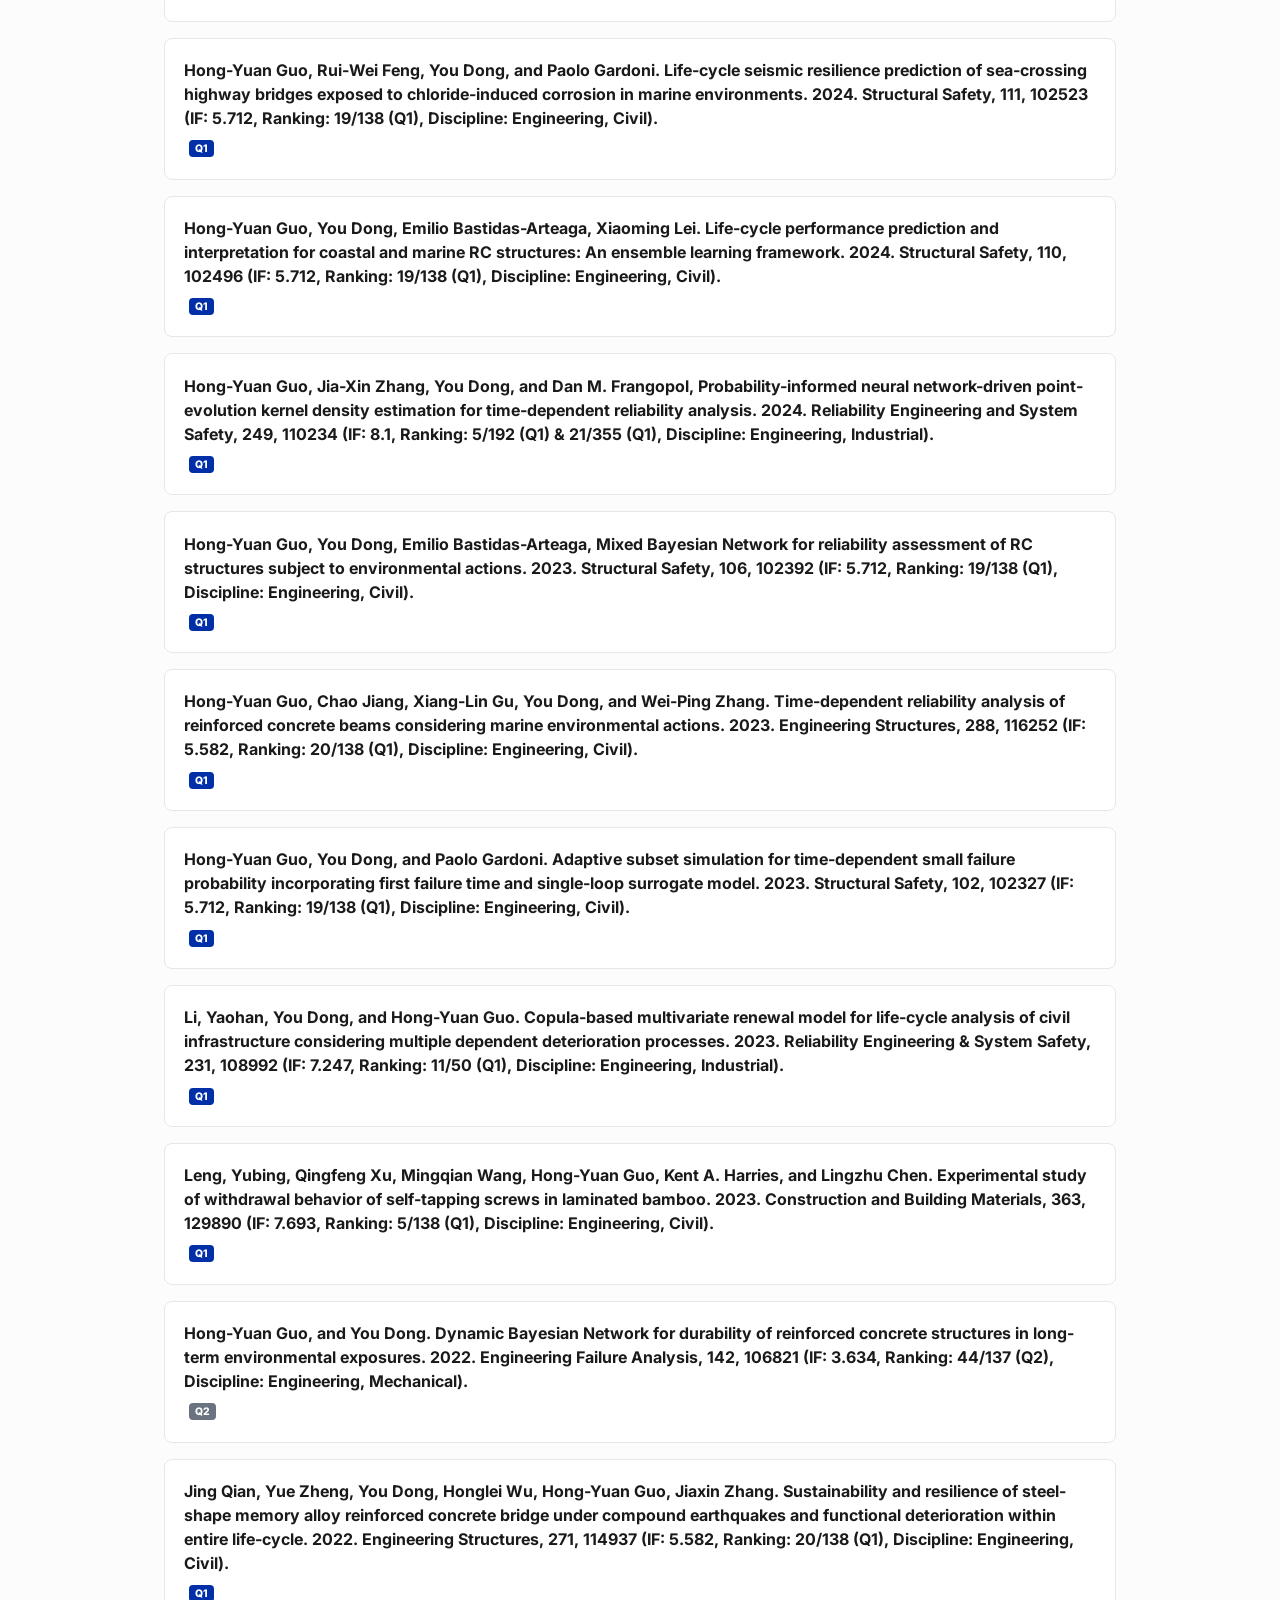
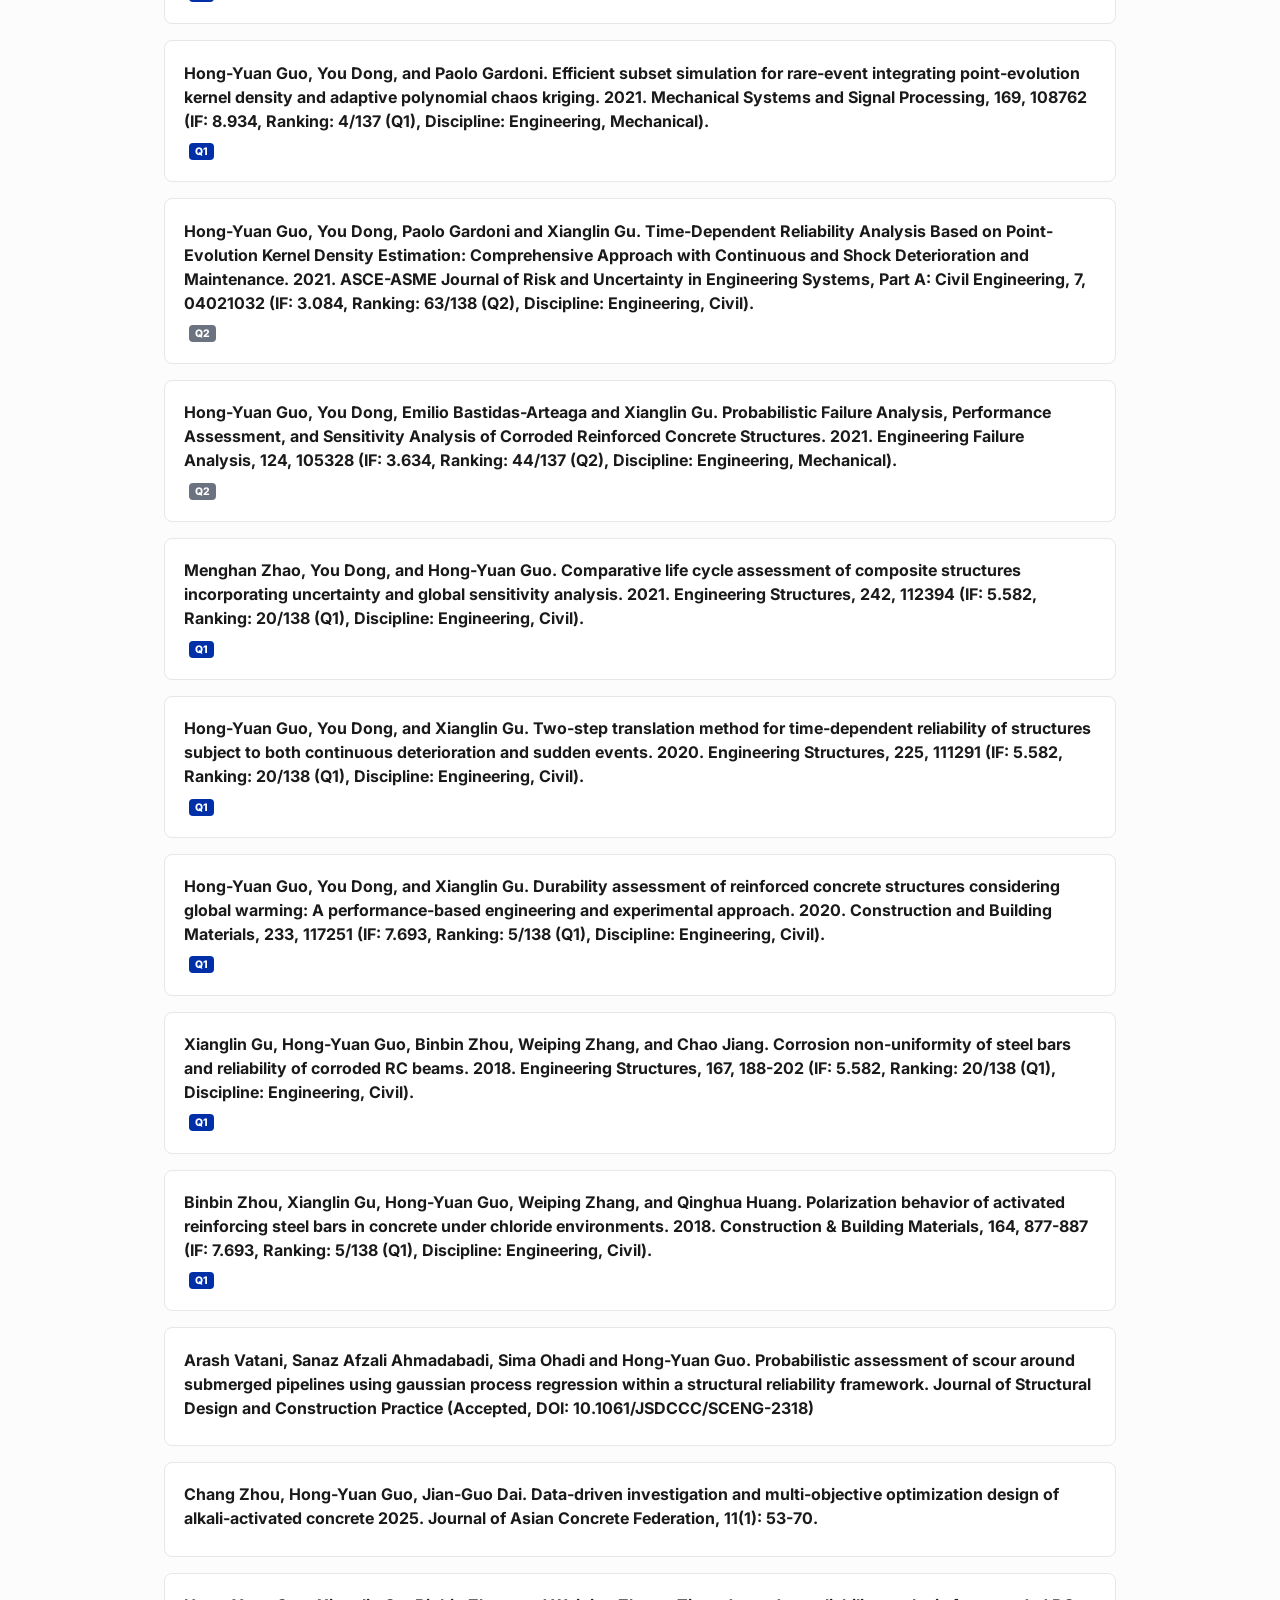
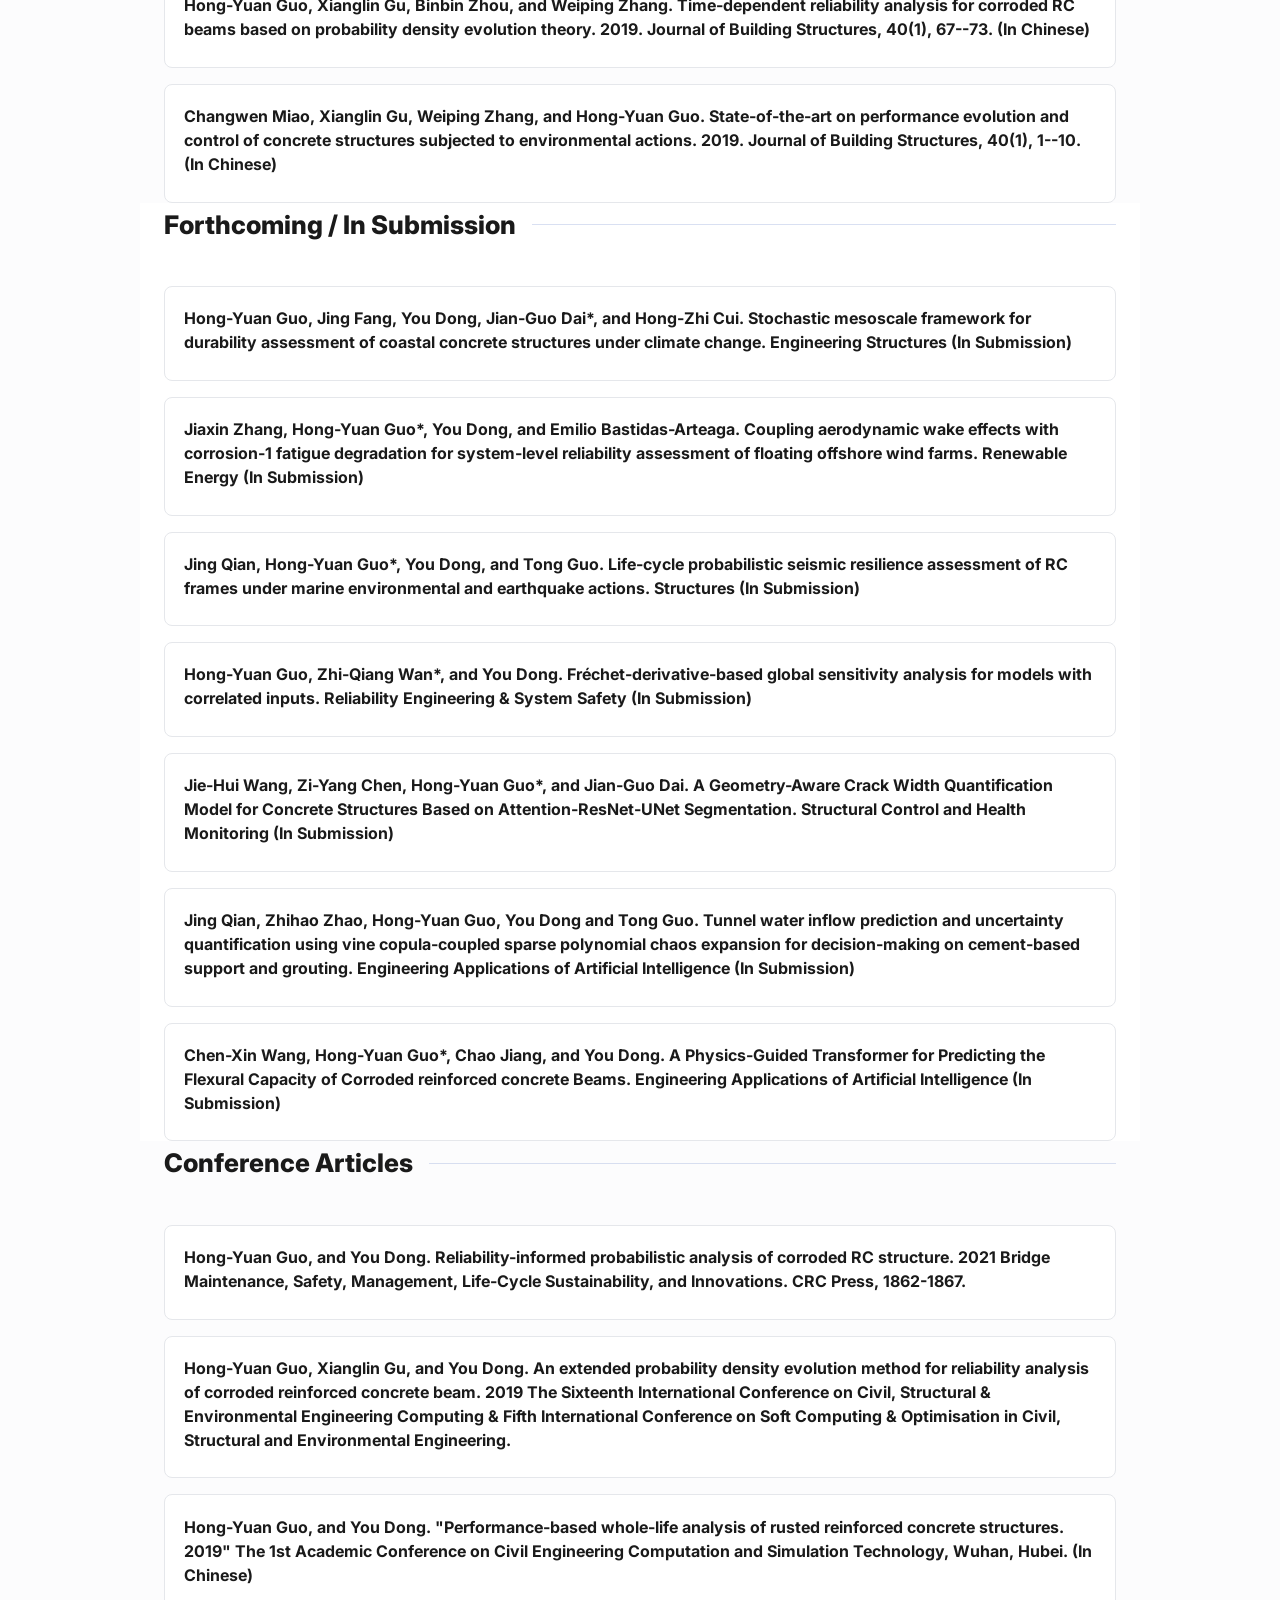
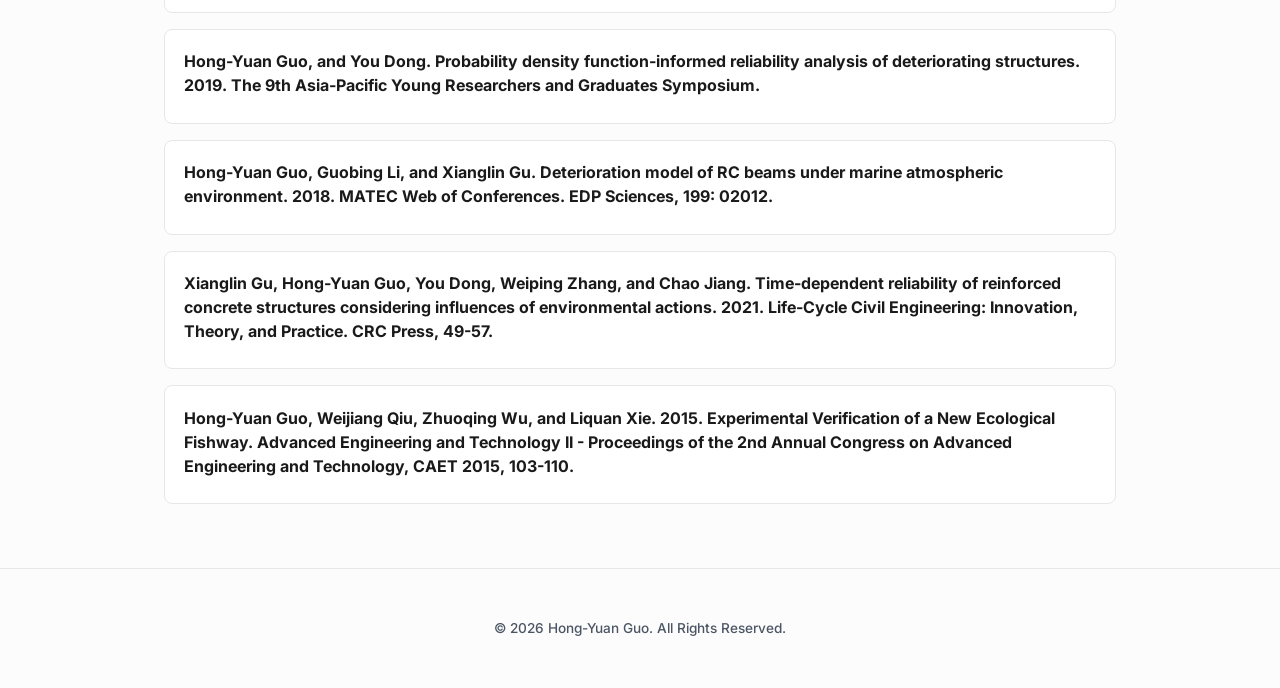
==== commit 19c46d4b: "Synchronized navigation bars and fixed responsive layout" ====
--- a/publications.html
+++ b/publications.html
@@ -9,18 +9,23 @@
 </head>
 <body>
     <header>
-        <div class="container"><nav><div class="logo"><a href="index.html" style="text-decoration:none; color:inherit;">HONG-YUAN GUO</a></div>
-        <div class="menu-toggle" id="mobile-menu">
-            <span></span>
-            <span></span>
-            <span></span>
+        <div class="container">
+            <nav>
+                <div class="logo">HONG-YUAN GUO</div>
+                <div class="menu-toggle" id="mobile-menu">
+                    <span></span>
+                    <span></span>
+                    <span></span>
+                </div>
+                <ul class="nav-links">
+                    <li><a href="index.html#about">About</a></li>
+                    <li><a href="index.html#projects">Grants</a></li>
+                    <li><a href="publications.html" style="color: var(--primary-color);">Publications</a></li>
+                    <li><a href="index.html#awards">Awards</a></li>
+                    <li><a href="index.html#contact">Contact</a></li>
+                </ul>
+            </nav>
         </div>
-        <ul class="nav-links">
-            <li><a href="index.html#about">About</a></li>
-            <li><a href="index.html#projects">Grants</a></li>
-            <li><a href="publications.html" style="color: var(--primary-color);">Publications</a></li>
-            <li><a href="index.html#contact">Contact</a></li>
-        </ul></nav></div>
     </header>
     <main style="padding-top: 120px;">
         <div class="container" style="margin-bottom: 3rem;">
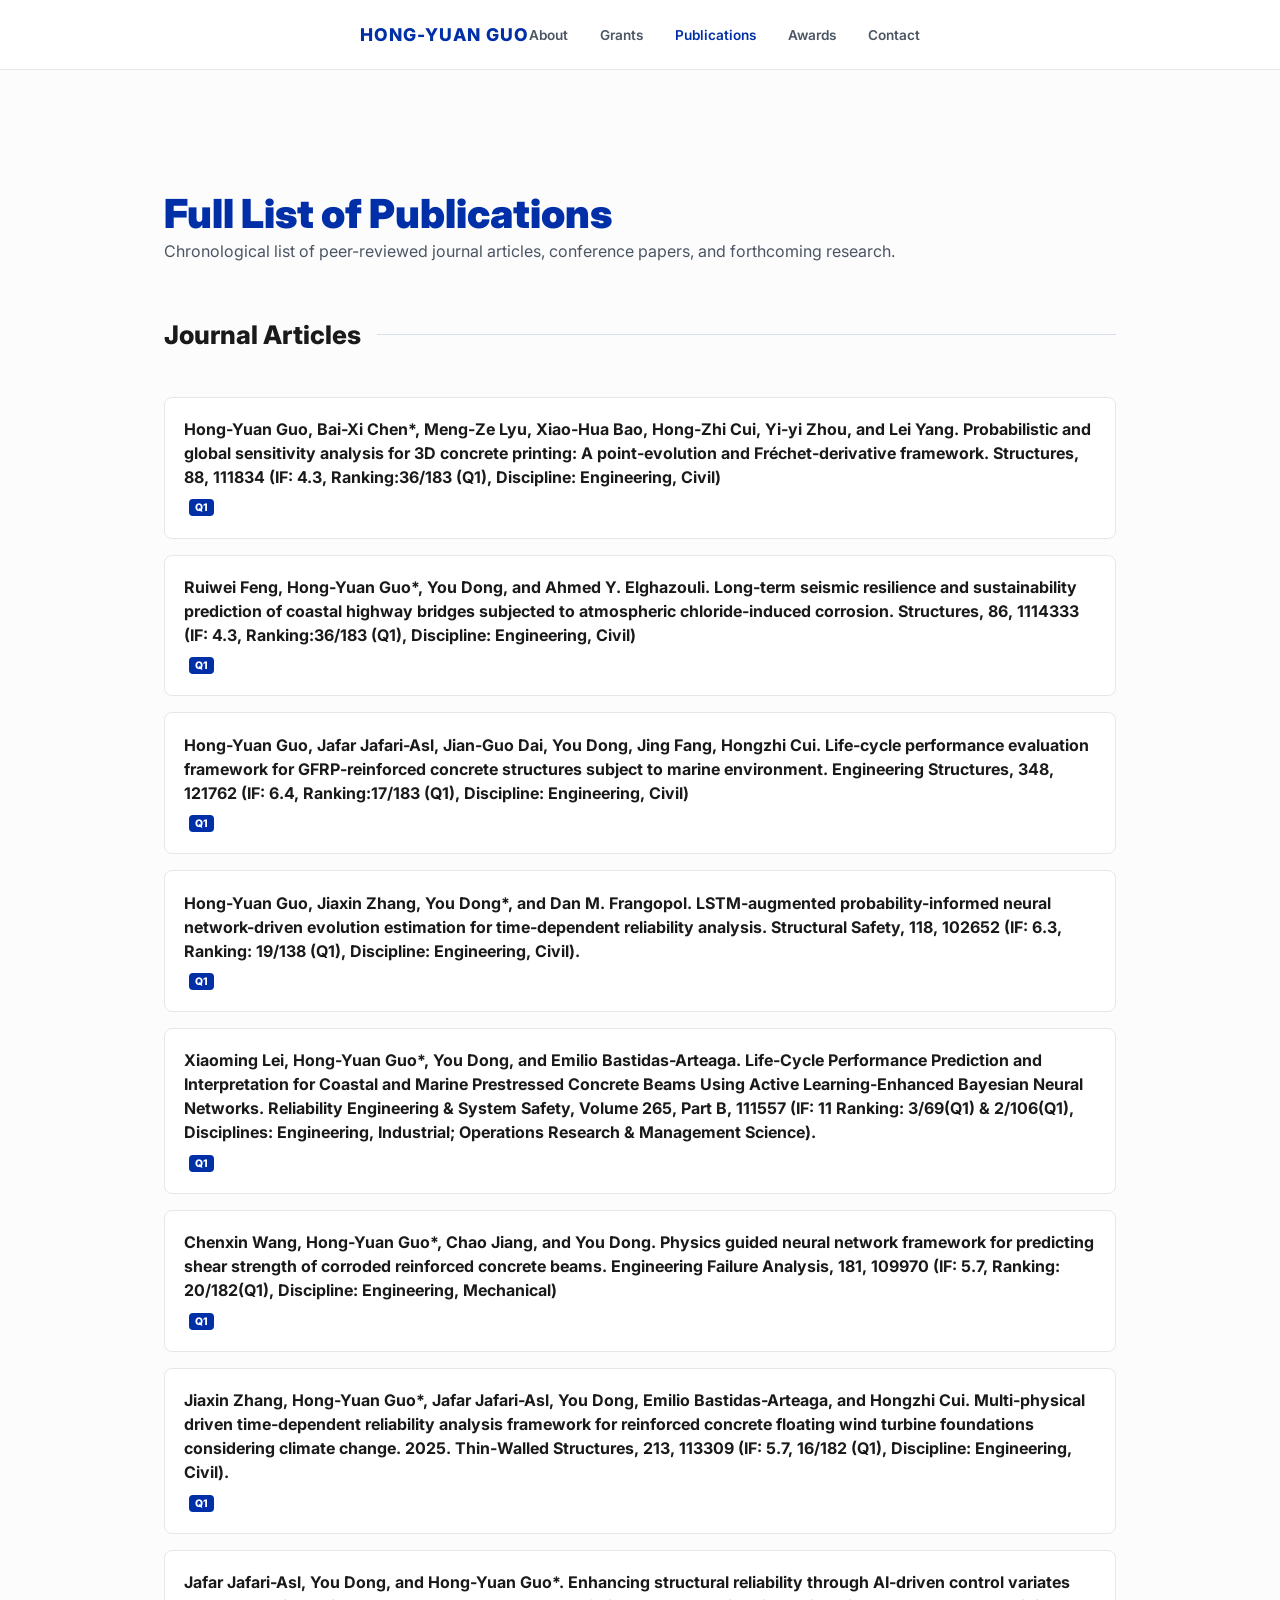
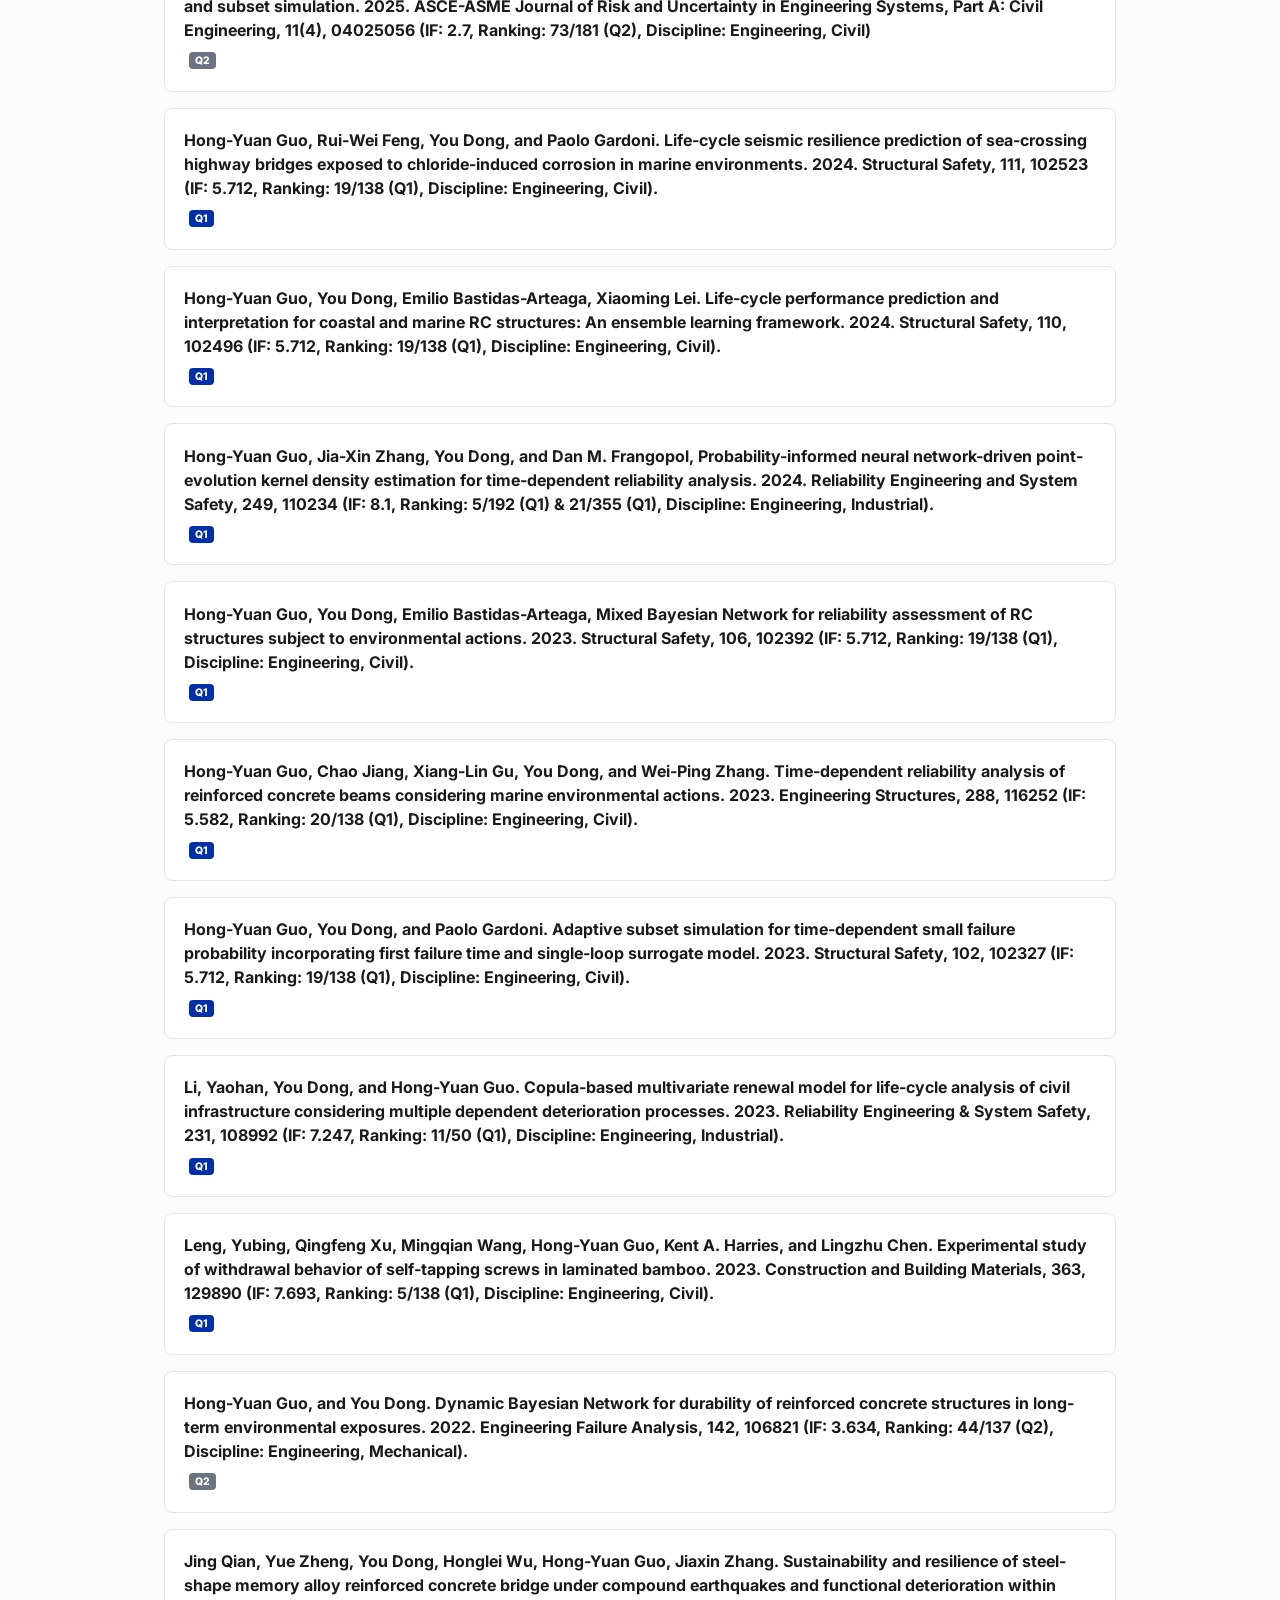
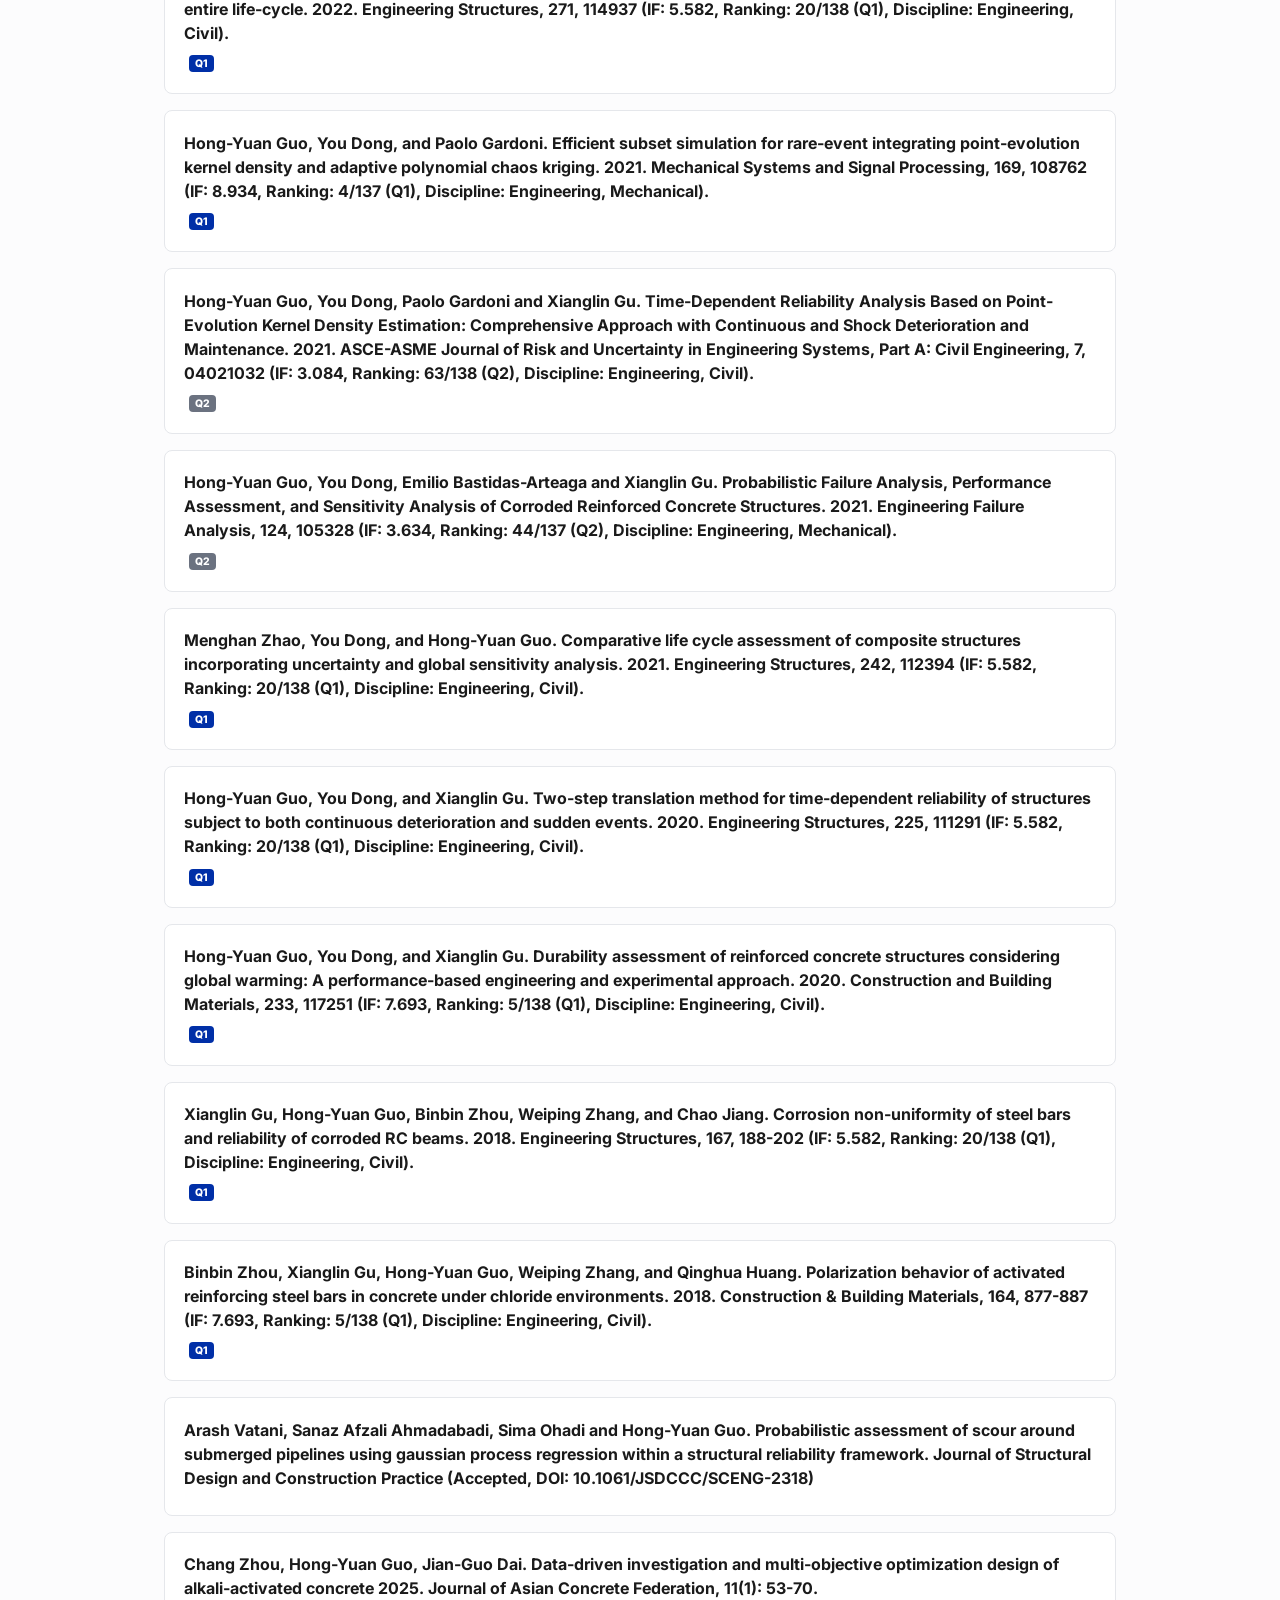
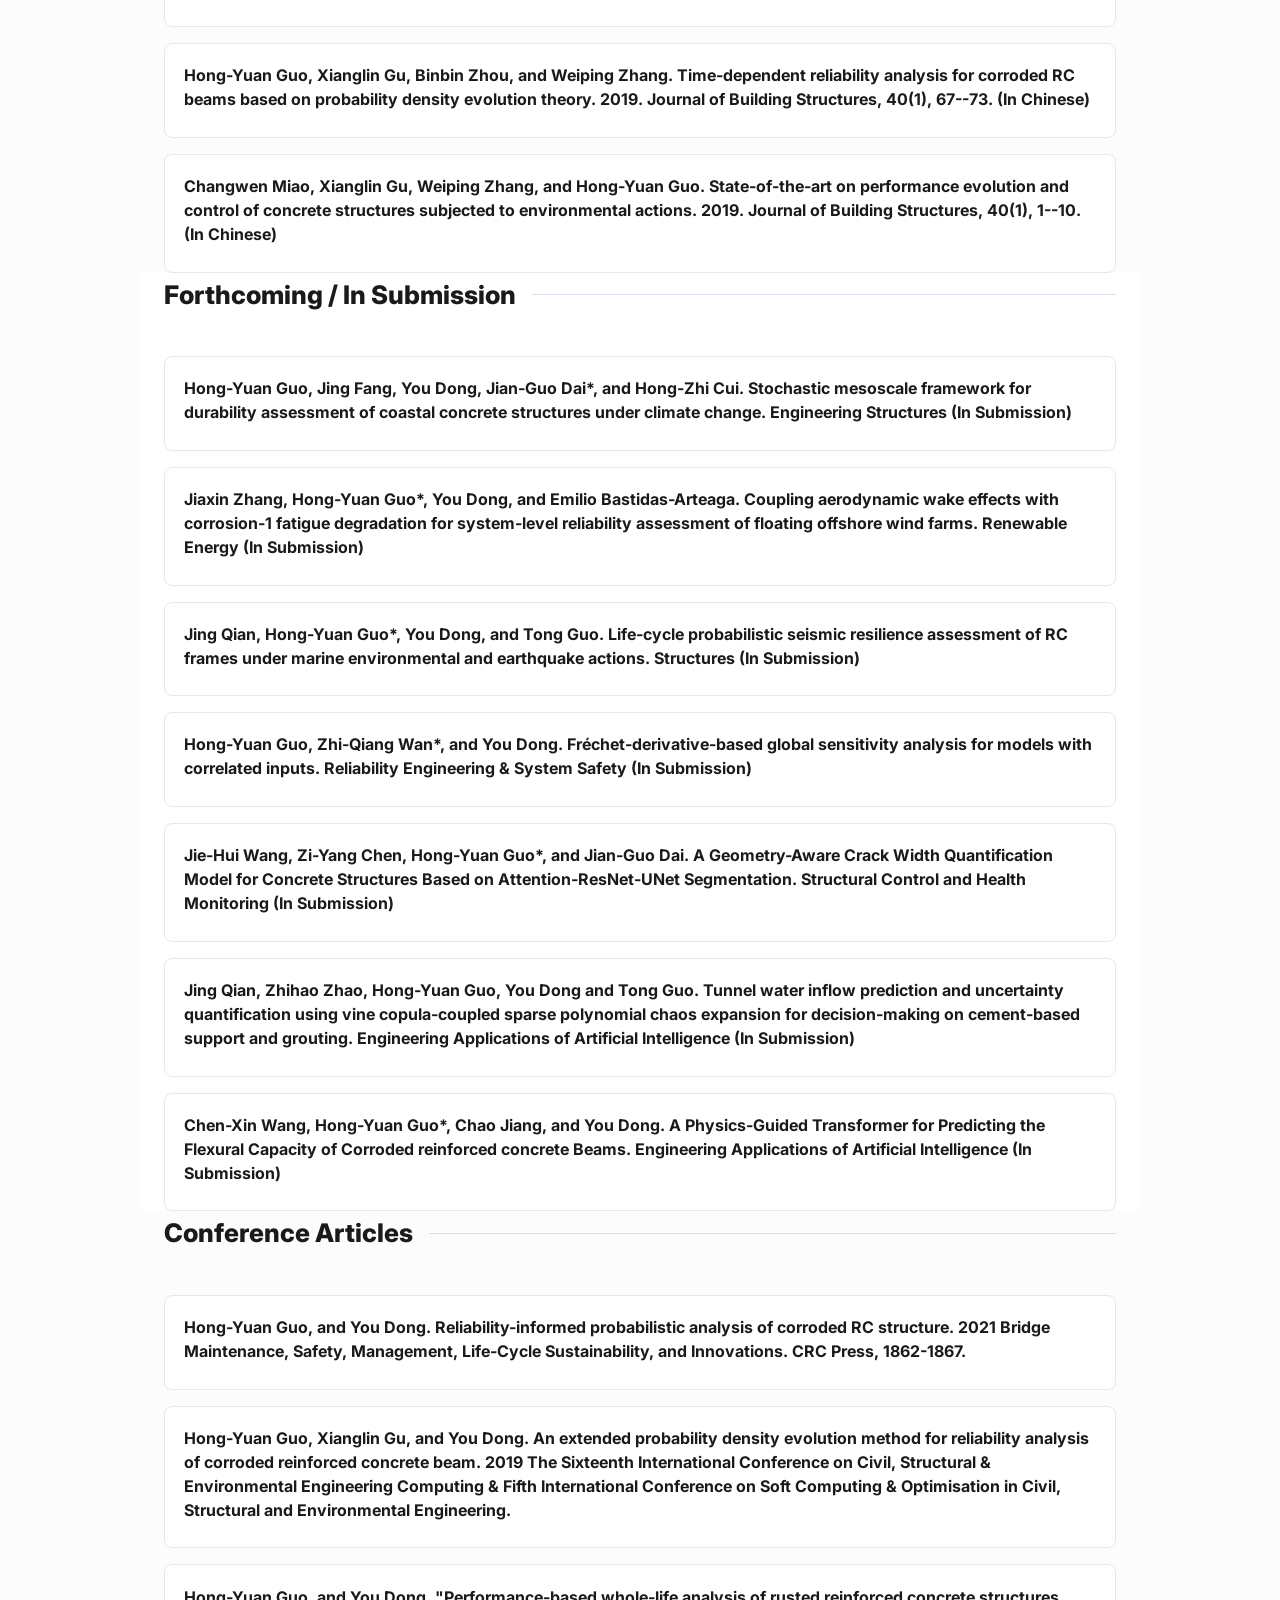
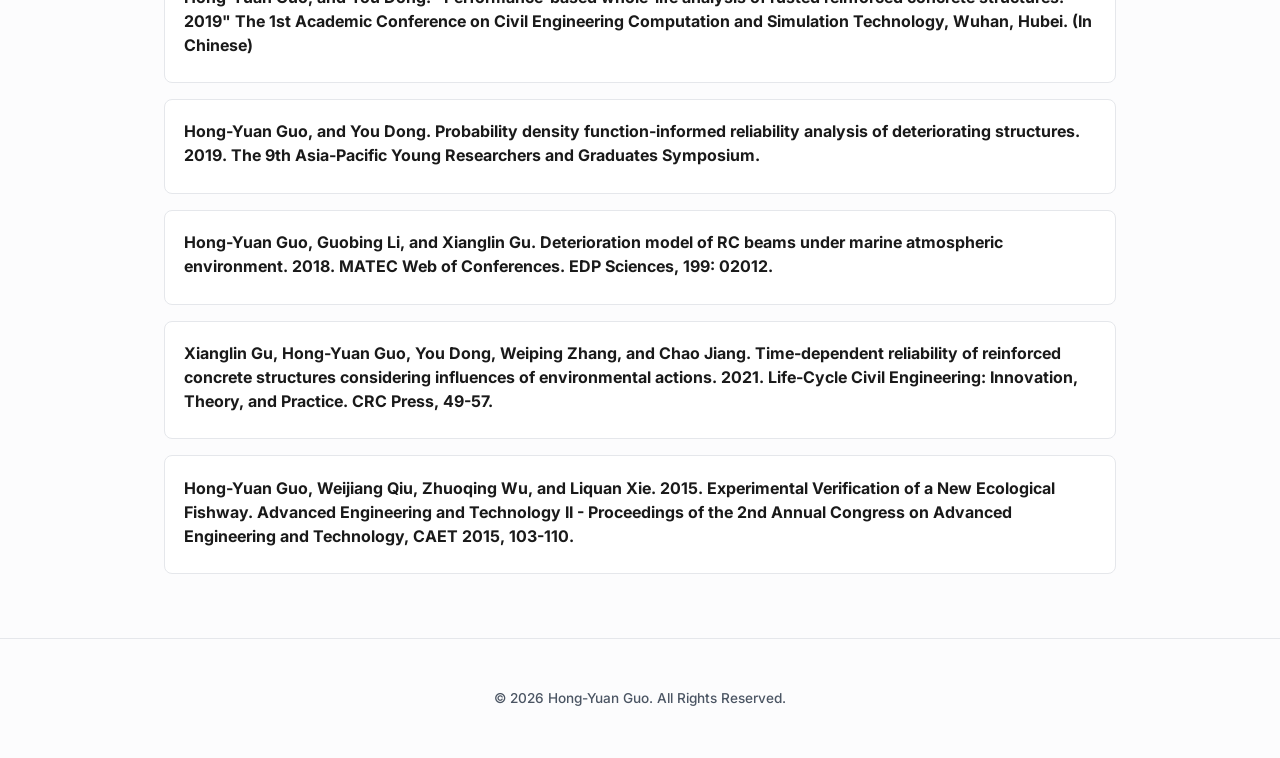
==== commit fd1ea6bc: "Fixed scroll position on load and header overlay issues" ====
--- a/publications.html
+++ b/publications.html
@@ -4,7 +4,7 @@
     <meta charset="UTF-8">
     <meta name="viewport" content="width=device-width, initial-scale=1.0">
     <title>Full Publications | Dr. Hong-Yuan Guo</title>
-    <link rel="stylesheet" href="style.css">
+    <link rel="stylesheet" href="style.css?v=1.2">
     <link href="https://fonts.googleapis.com/css2?family=Inter:wght@400;600;700;800;900&display=swap" rel="stylesheet">
 </head>
 <body>
@@ -38,6 +38,13 @@
         <p style="color: var(--text-secondary); font-size: 0.85rem; font-weight: 500;">&copy; 2026 Hong-Yuan Guo. All Rights Reserved.</p>
     </footer>
     <script>
+        // Force scroll to top on fresh load
+        window.addEventListener('load', () => {
+            if (!window.location.hash) {
+                window.scrollTo(0, 0);
+            }
+        });
+
         // Mobile Menu Toggle
         const menuToggle = document.getElementById('mobile-menu');
         const navLinks = document.querySelector('.nav-links');
--- a/style.css
+++ b/style.css
@@ -10,6 +10,7 @@
     --shadow-sm: 0 1px 2px 0 rgb(0 0 0 / 0.05);
     --shadow-md: 0 4px 6px -1px rgb(0 0 0 / 0.1);
     --shadow-blue: 0 10px 30px -10px rgba(0, 47, 167, 0.2);
+    --header-height: 70px; /* Fixed header height reference */
 }
 
 * {
@@ -20,6 +21,8 @@
 
 html {
     scroll-behavior: smooth;
+    /* Prevent initial jump issues in some browsers */
+    scroll-padding-top: var(--header-height); 
 }
 
 body {
@@ -29,12 +32,14 @@
     line-height: 1.7;
     overflow-x: hidden;
     width: 100%;
+    /* Ensure content starts below the fixed header */
+    padding-top: var(--header-height);
 }
 
 .container {
     max-width: 1000px;
     margin: 0 auto;
-    padding: 0 1.5rem; /* Adjusted for mobile breathing space */
+    padding: 0 1.5rem;
 }
 
 /* Header */
@@ -42,17 +47,20 @@
     position: fixed;
     top: 0;
     width: 100%;
+    height: var(--header-height);
     z-index: 1000;
     background: rgba(255, 255, 255, 0.9);
     backdrop-filter: blur(12px);
     border-bottom: 1px solid var(--border-light);
+    display: flex;
+    align-items: center;
 }
 
 nav {
     display: flex;
     justify-content: space-between;
     align-items: center;
-    padding: 1rem 0;
+    width: 100%;
 }
 
 .logo {
@@ -100,12 +108,11 @@
 
 /* Hero Section */
 .hero {
-    min-height: 80vh;
+    min-height: calc(85vh - var(--header-height));
     display: flex;
     flex-direction: column;
     justify-content: center;
-    padding-top: 120px;
-    padding-bottom: 4rem;
+    padding: 3rem 0; /* Removing large padding-top fixed value */
 }
 
 .hero-profile {
@@ -167,7 +174,9 @@
 
 /* Sections */
 section {
-    padding: 4rem 0;
+    padding: 5rem 0;
+    /* Fix for anchor jumping */
+    scroll-margin-top: var(--header-height);
 }
 
 .section-alt {
@@ -319,10 +328,13 @@
 
 /* Responsive Adjustments */
 @media (max-width: 768px) {
+    :root { --header-height: 60px; }
+    
     .container { padding: 0 1.25rem; }
     
+    .hero { min-height: auto; padding: 2rem 0 4rem 0; }
     .hero-title { font-size: 2.2rem; }
-    .hero-profile { flex-direction: column; align-items: flex-start; gap: 1rem; }
+    .hero-profile { flex-direction: column; align-items: center; text-align: center; gap: 1rem; }
     
     .nav-links {
         position: fixed;
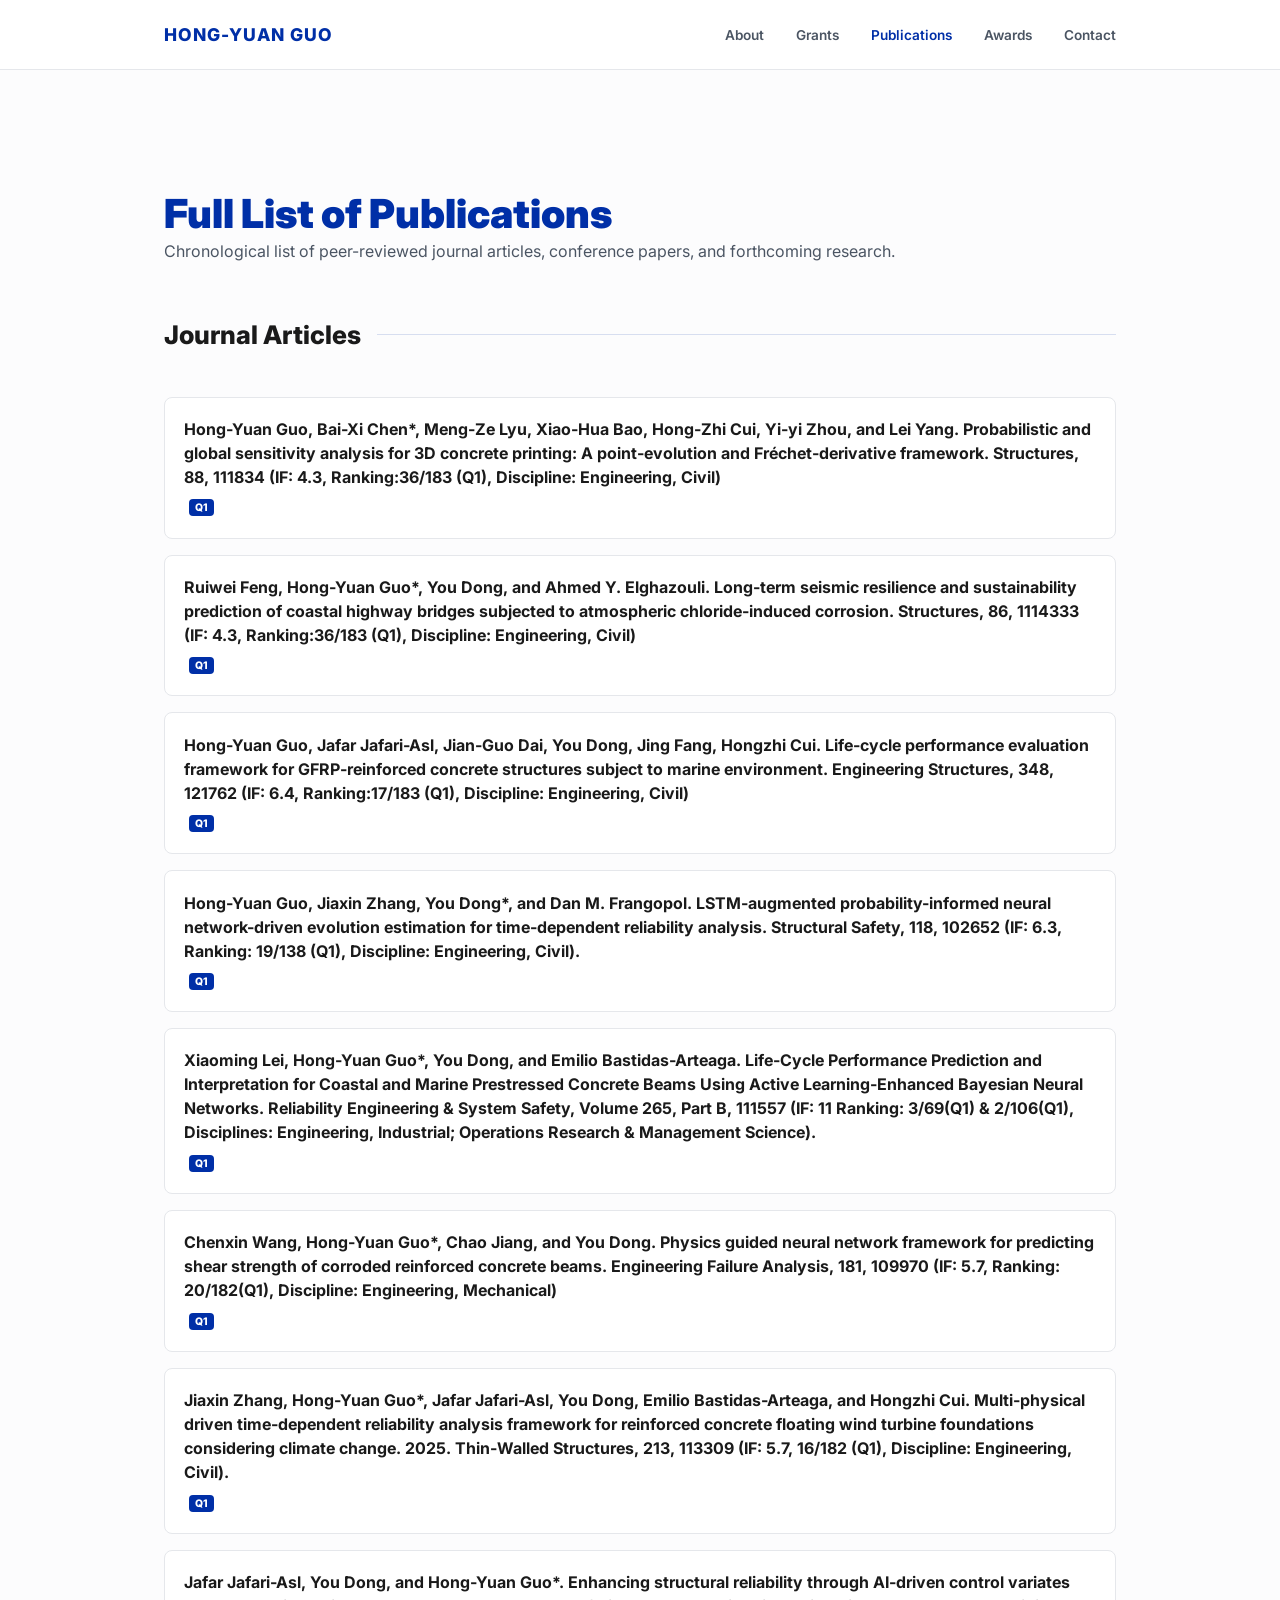
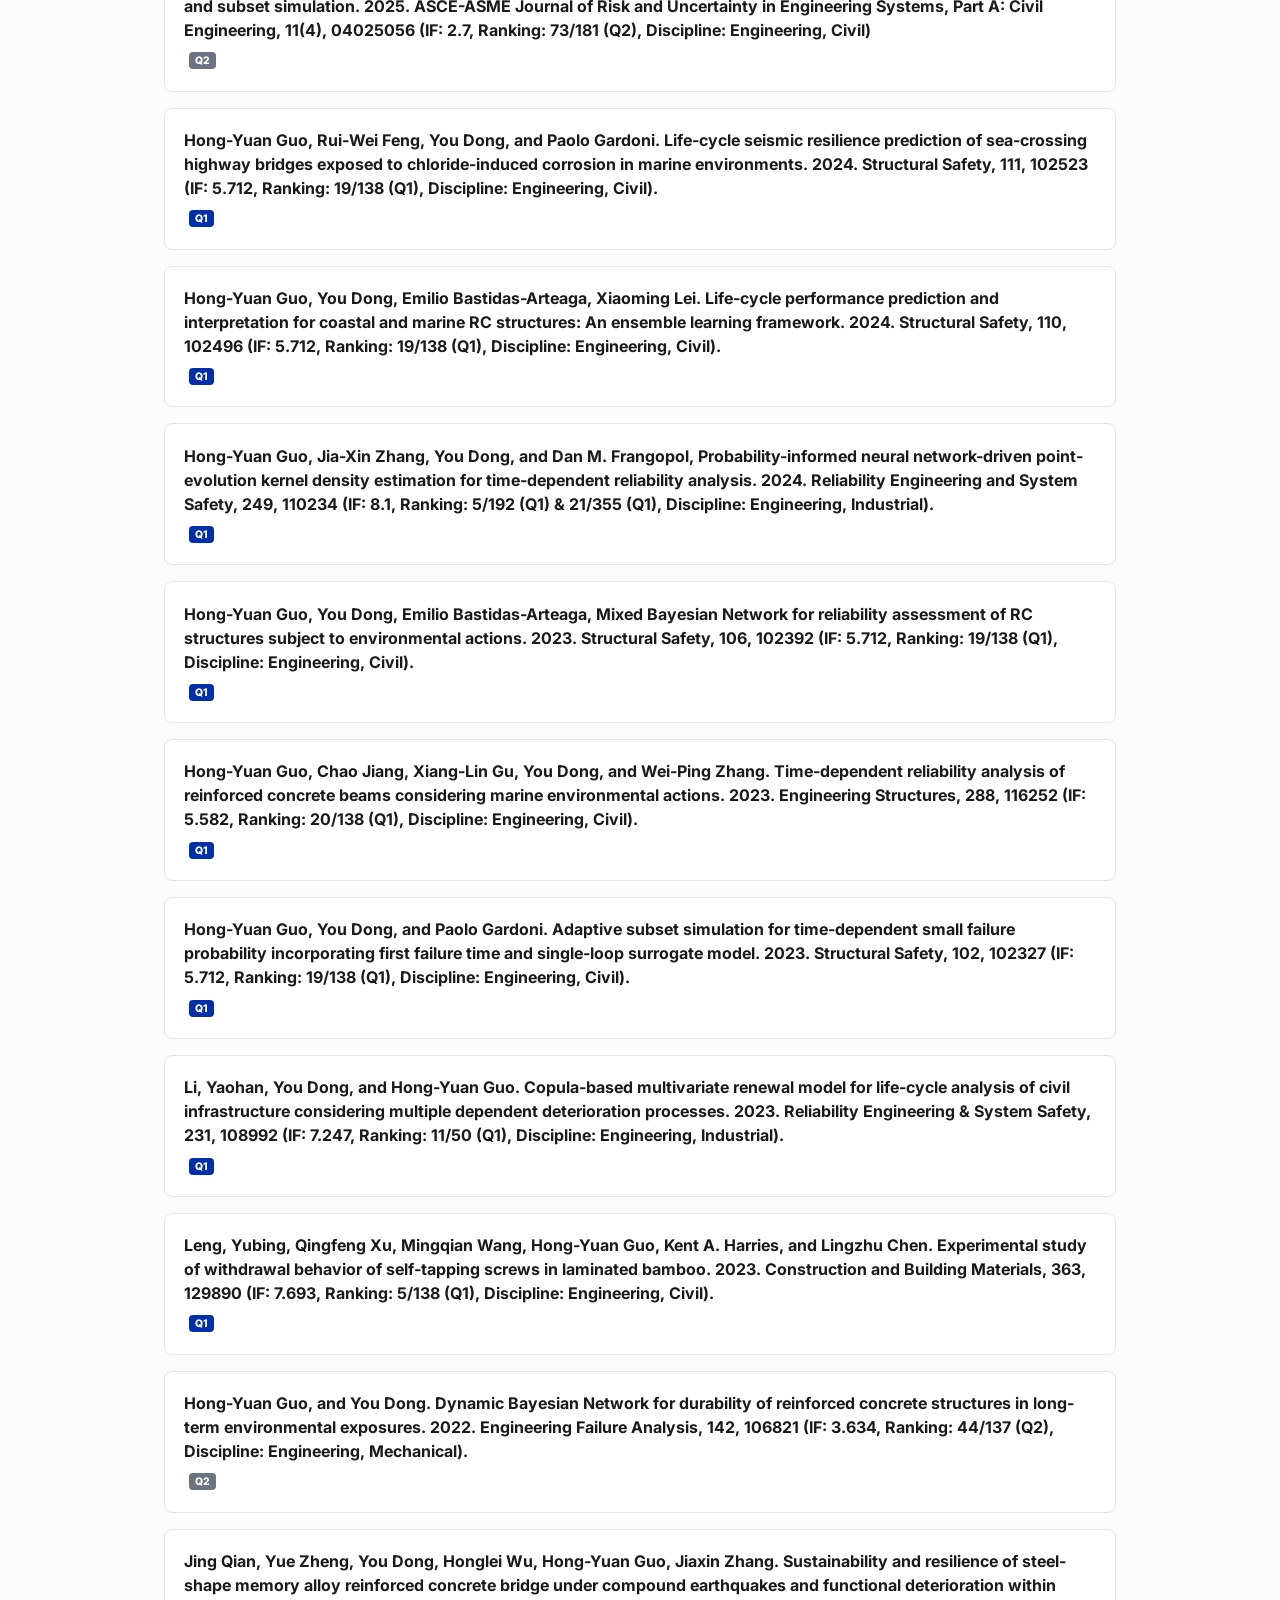
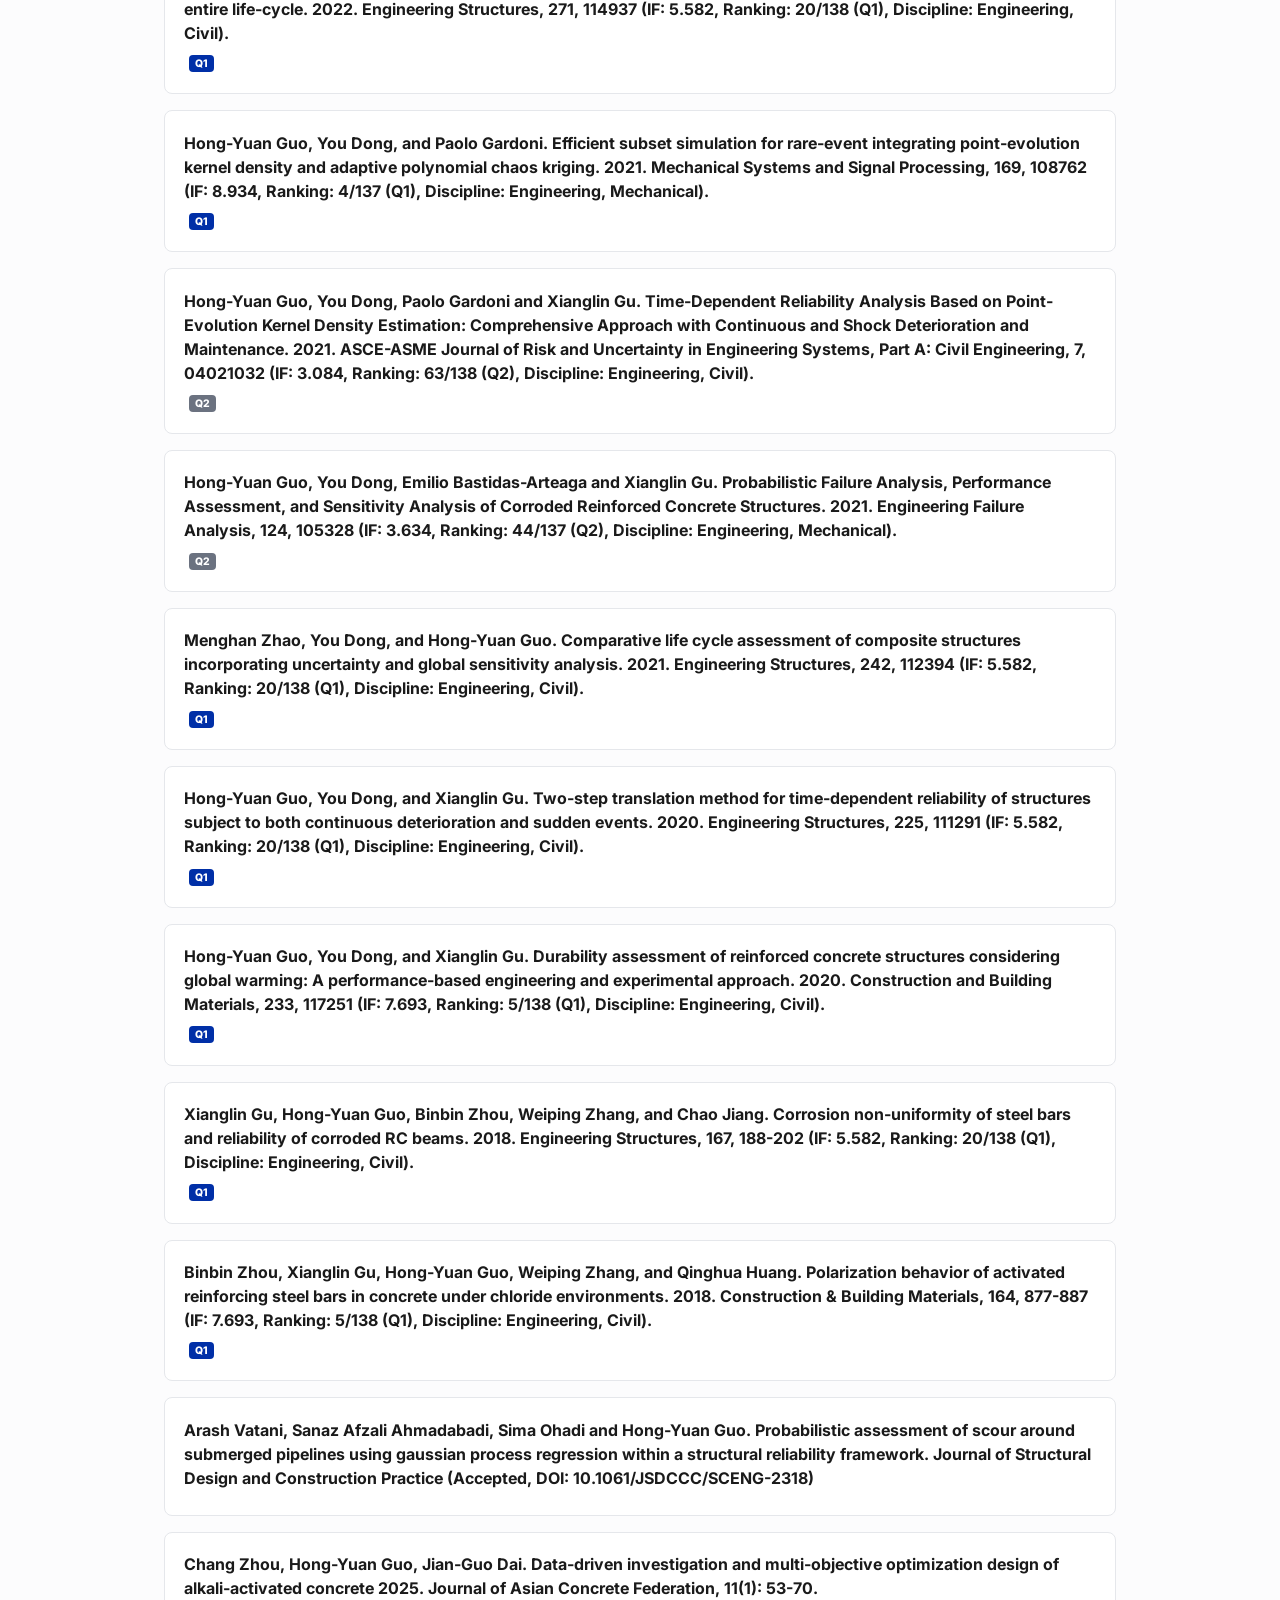
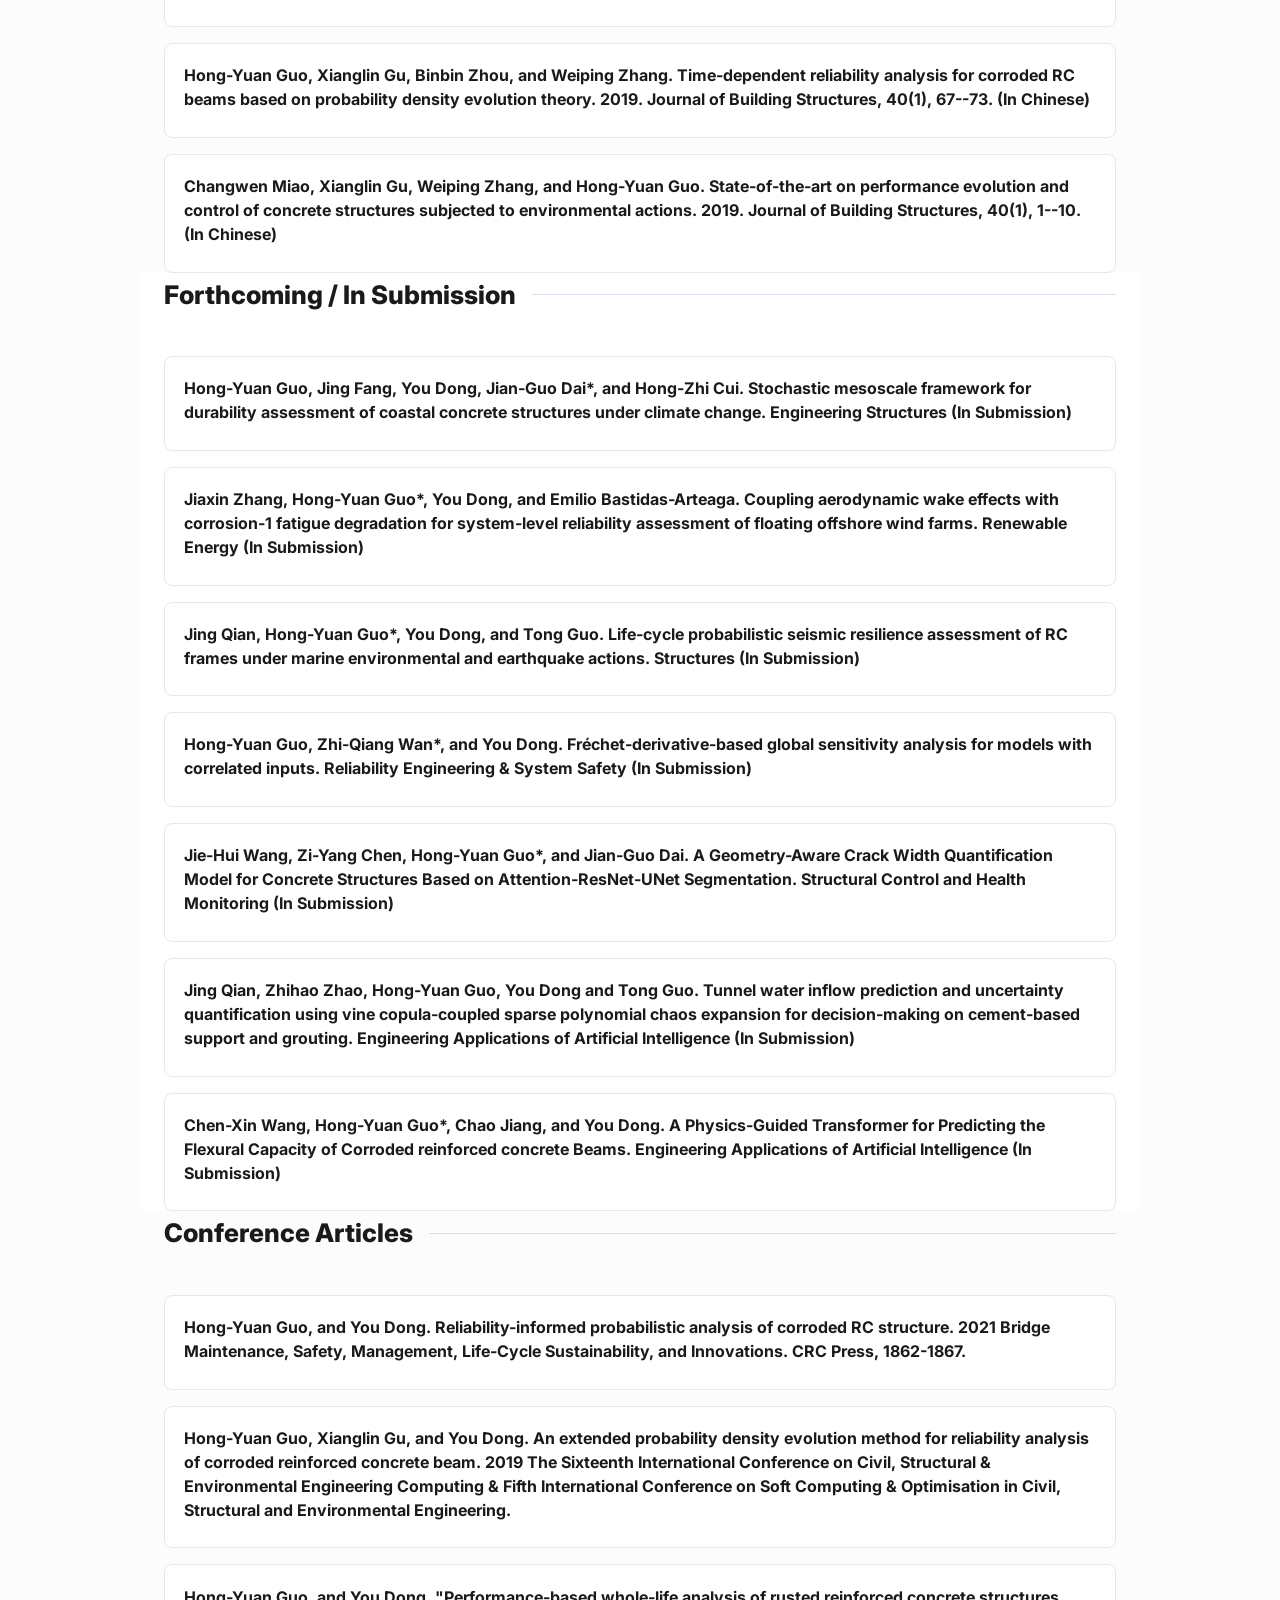
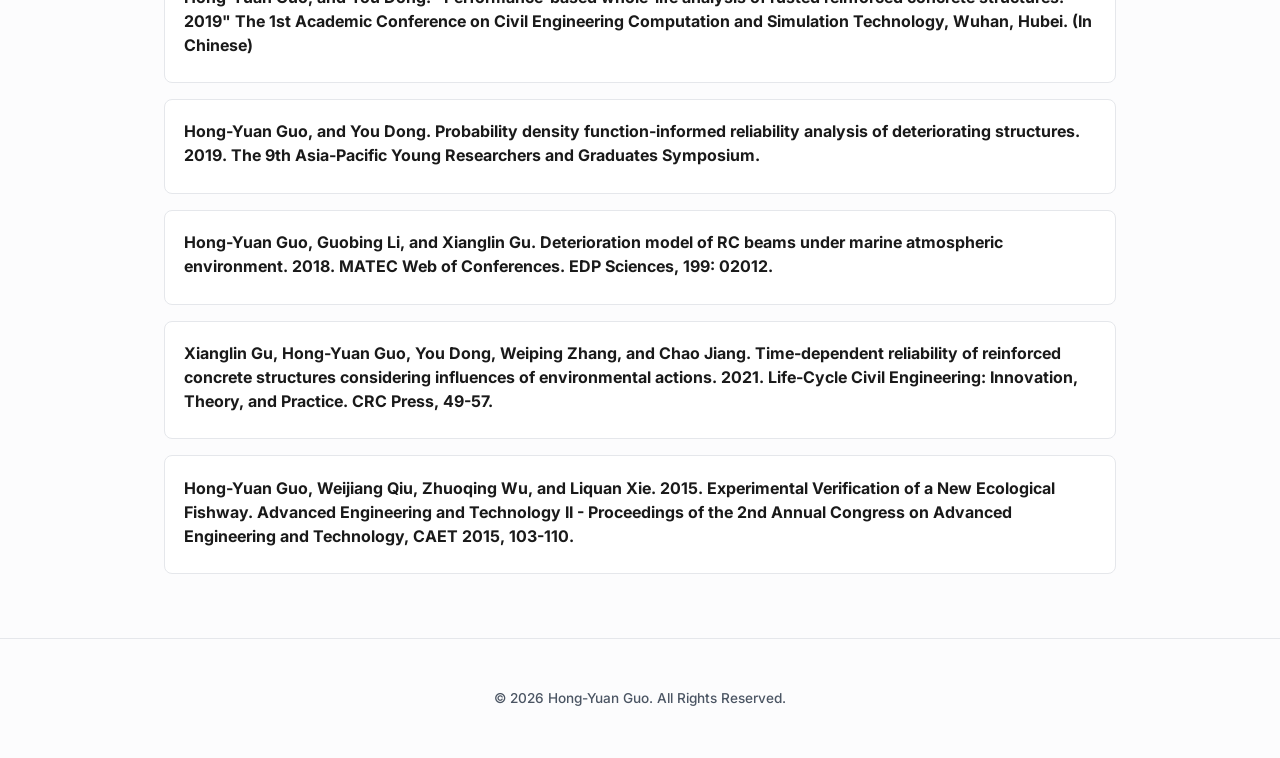
==== commit 1c938129: "Fixed navigation bar item spacing issue" ====
--- a/publications.html
+++ b/publications.html
@@ -4,7 +4,7 @@
     <meta charset="UTF-8">
     <meta name="viewport" content="width=device-width, initial-scale=1.0">
     <title>Full Publications | Dr. Hong-Yuan Guo</title>
-    <link rel="stylesheet" href="style.css?v=1.2">
+    <link rel="stylesheet" href="style.css?v=1.3">
     <link href="https://fonts.googleapis.com/css2?family=Inter:wght@400;600;700;800;900&display=swap" rel="stylesheet">
 </head>
 <body>
--- a/style.css
+++ b/style.css
@@ -40,6 +40,7 @@
     max-width: 1000px;
     margin: 0 auto;
     padding: 0 1.5rem;
+    width: 100%;
 }
 
 /* Header */
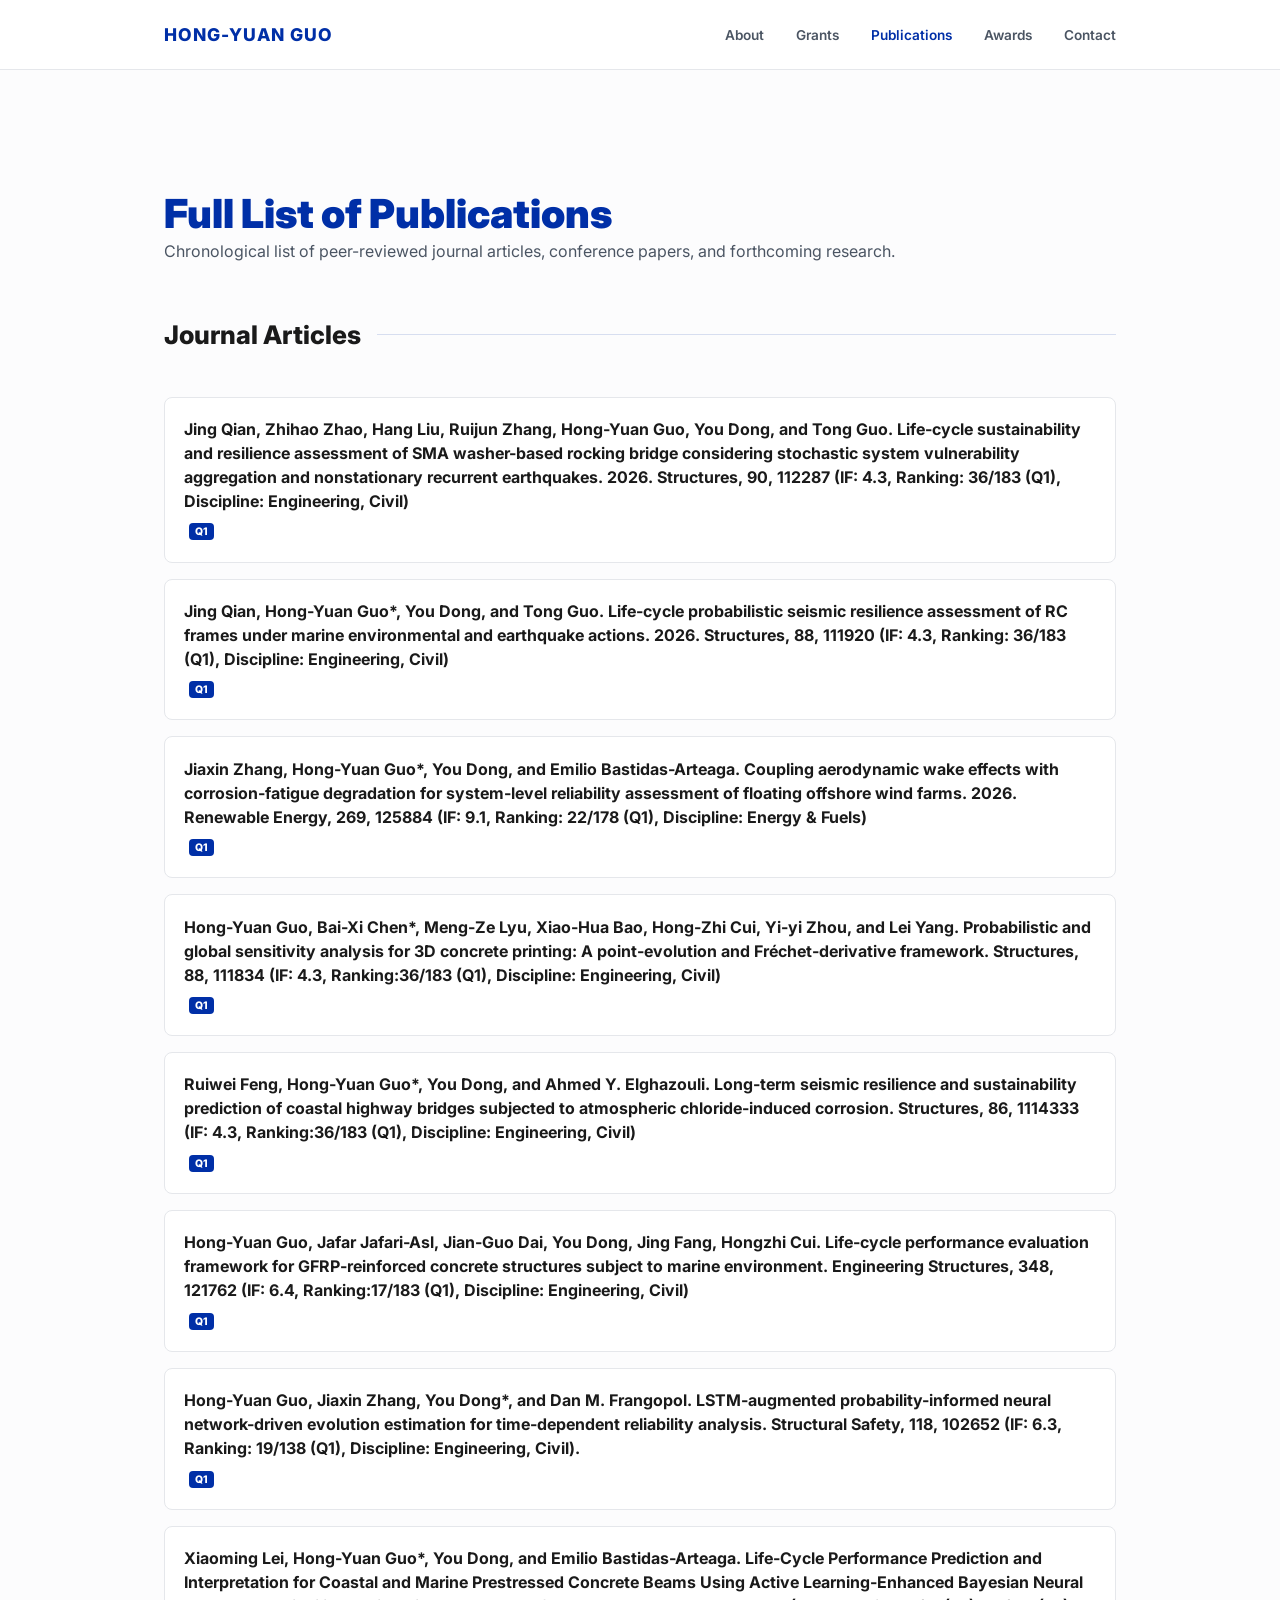
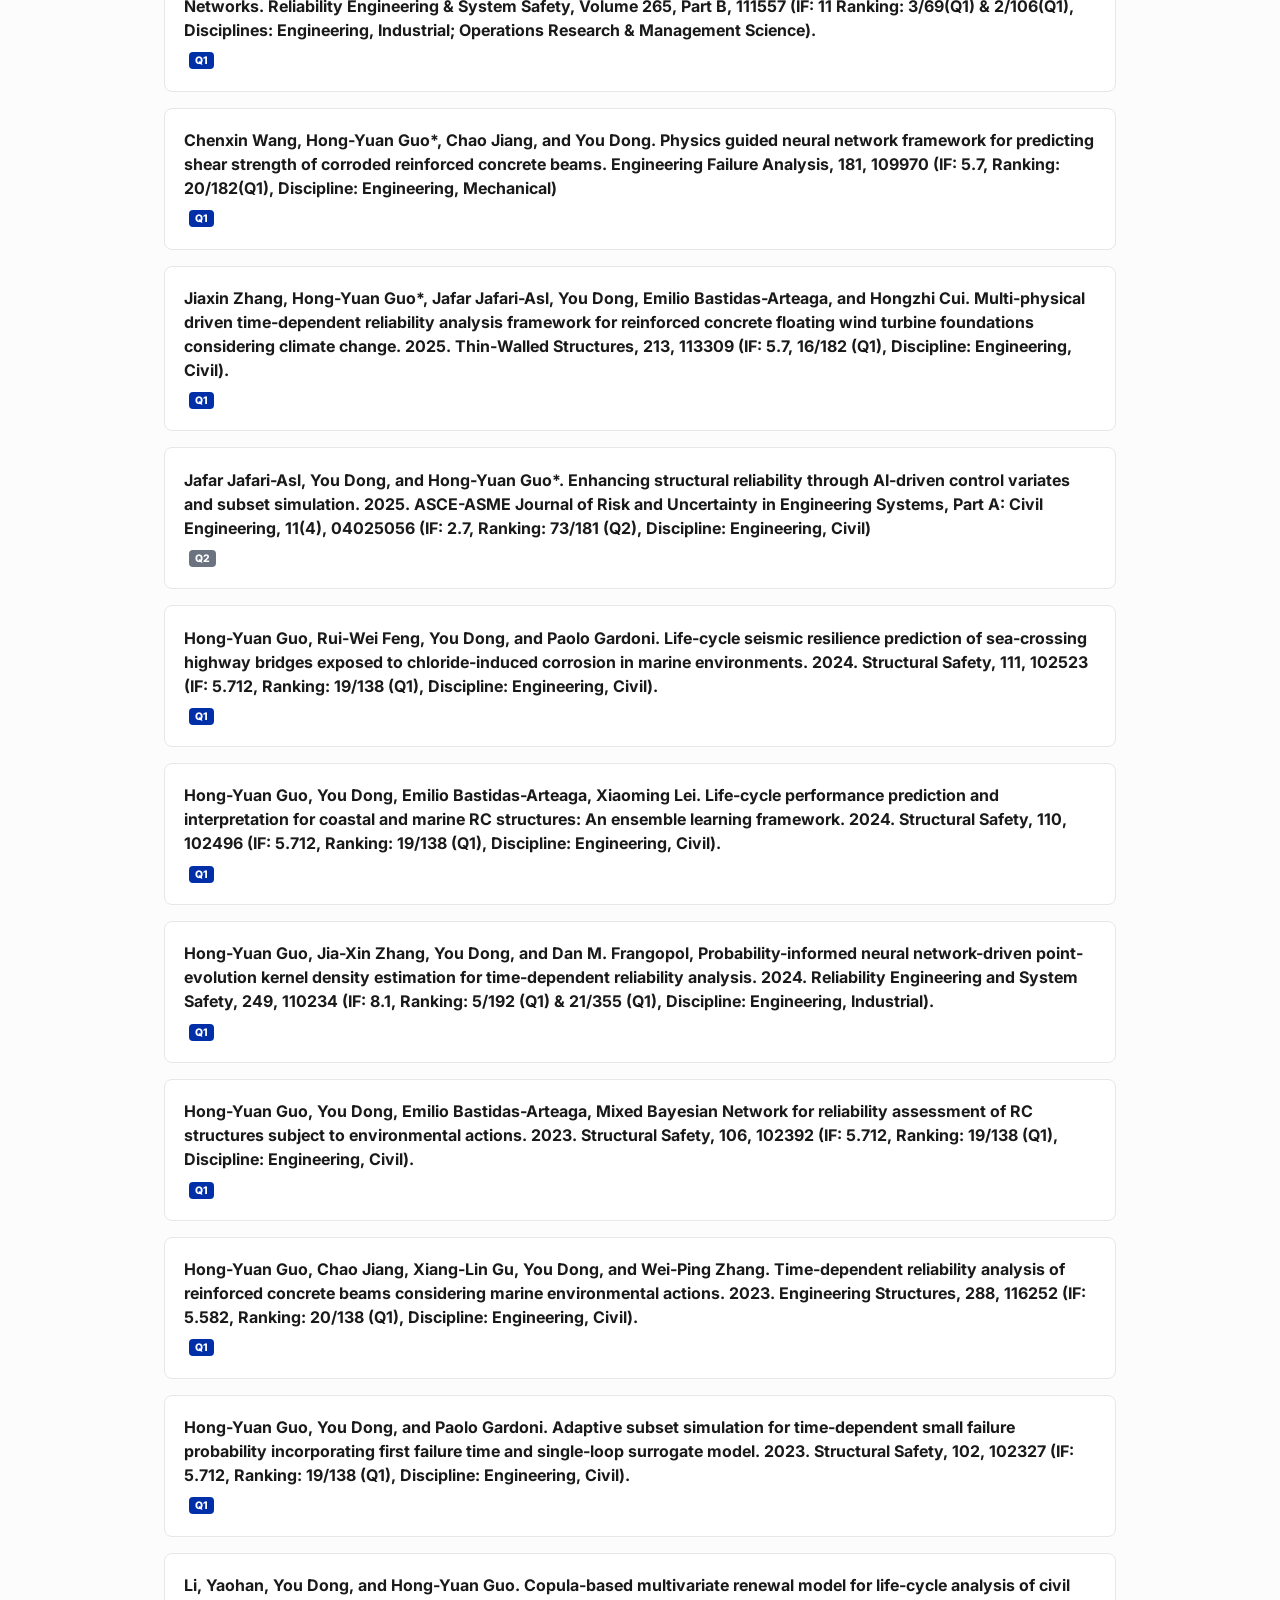
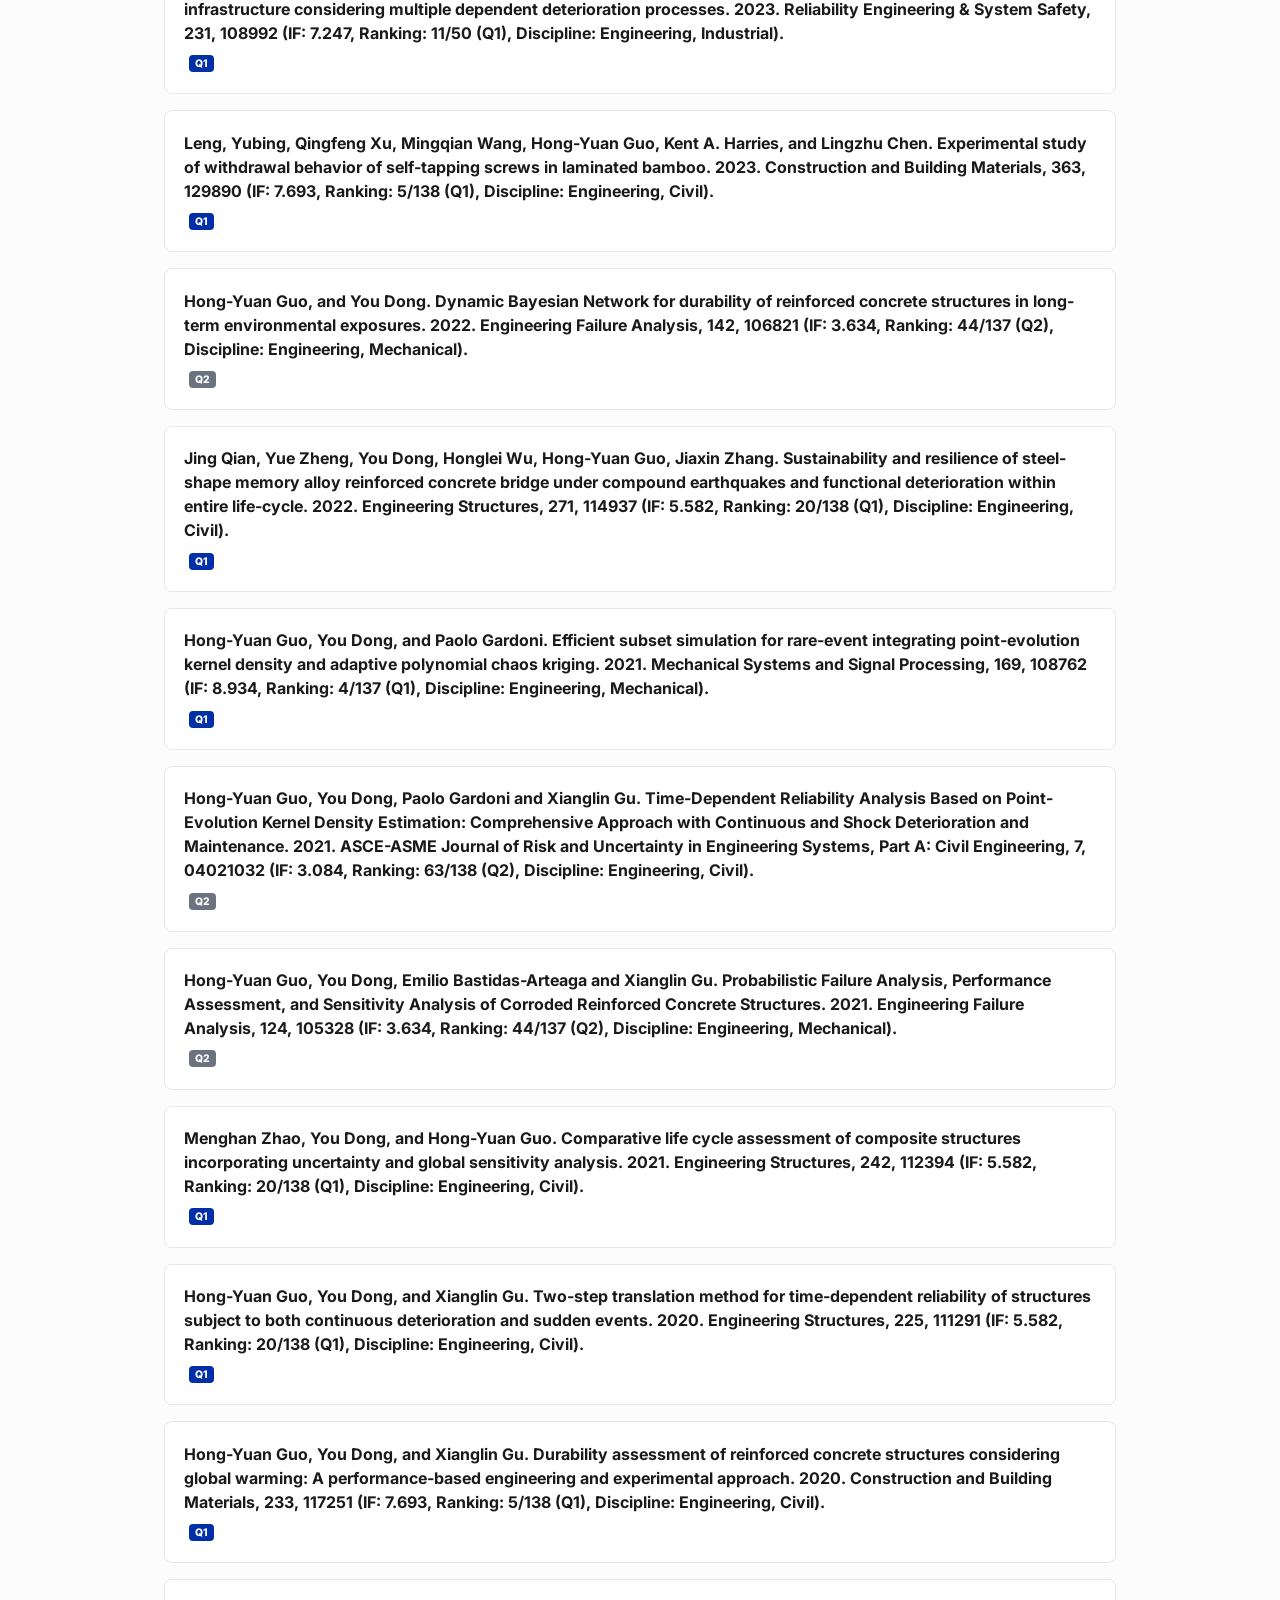
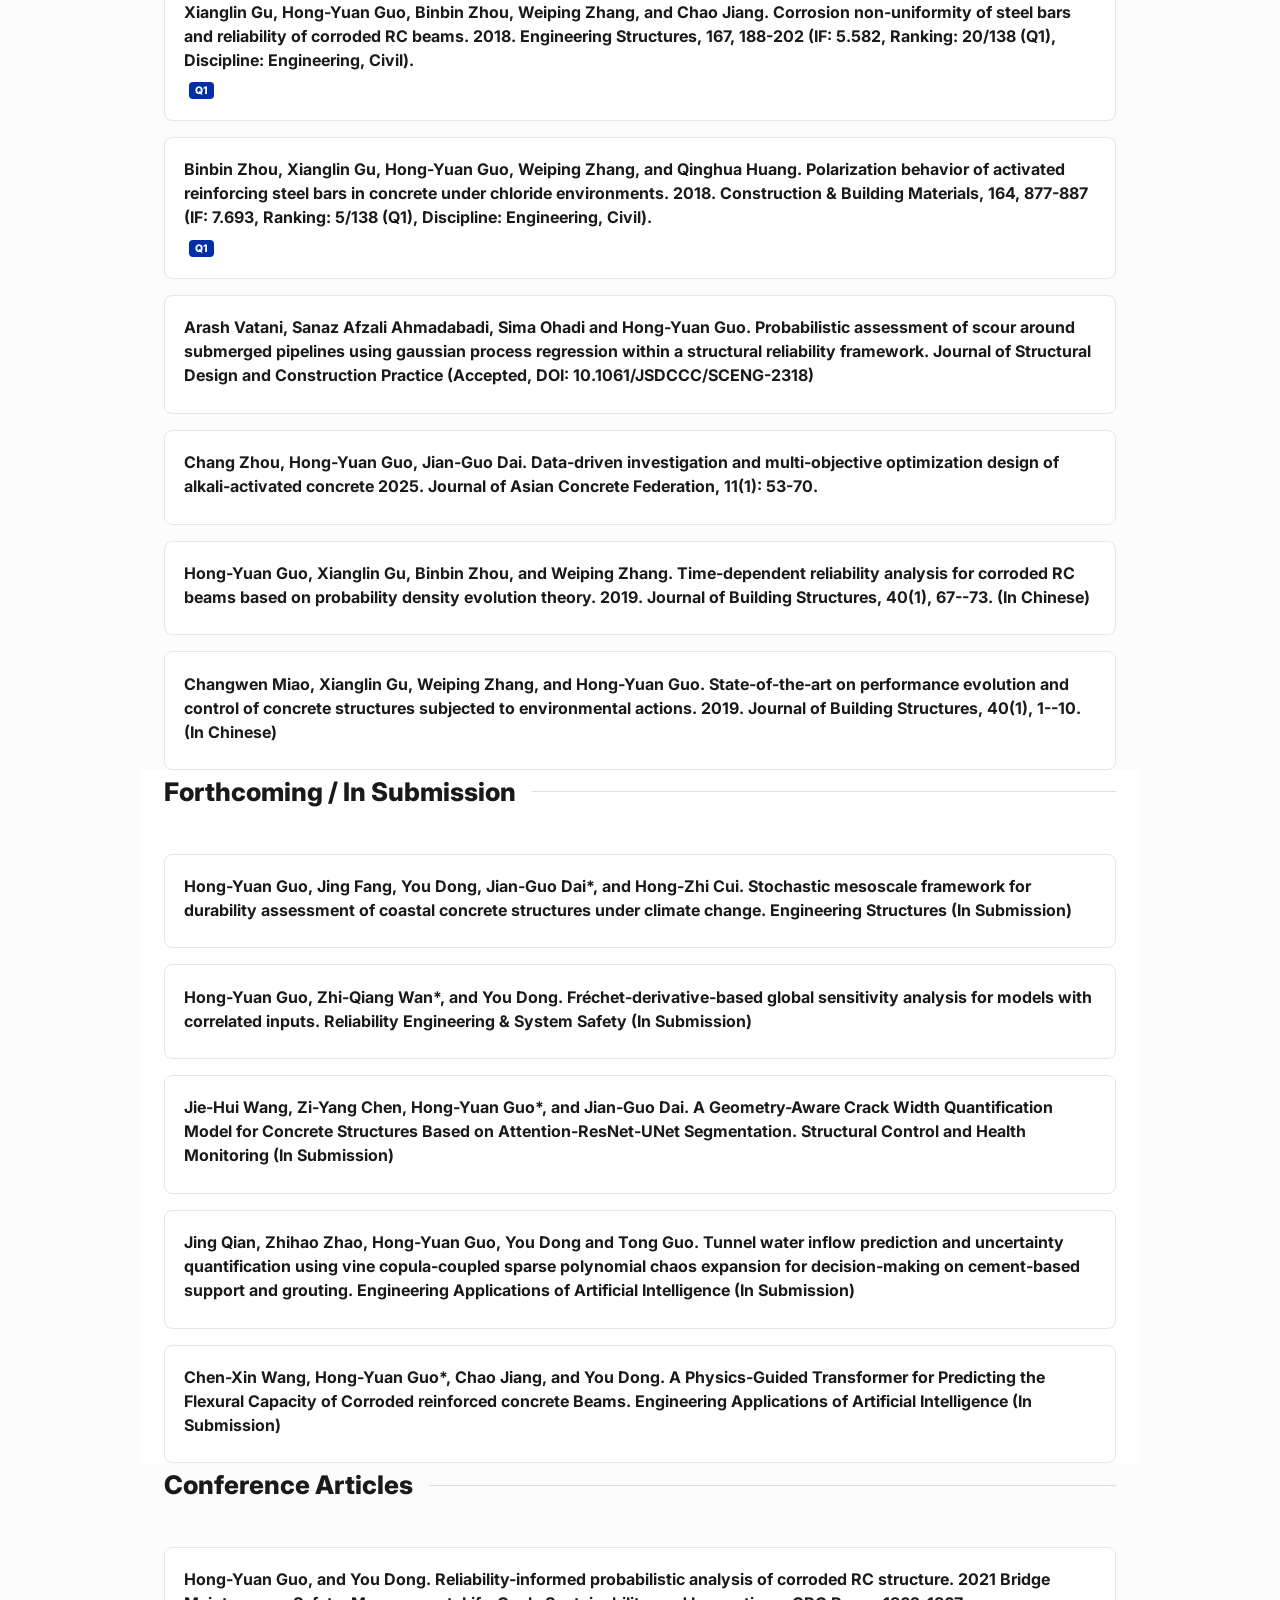
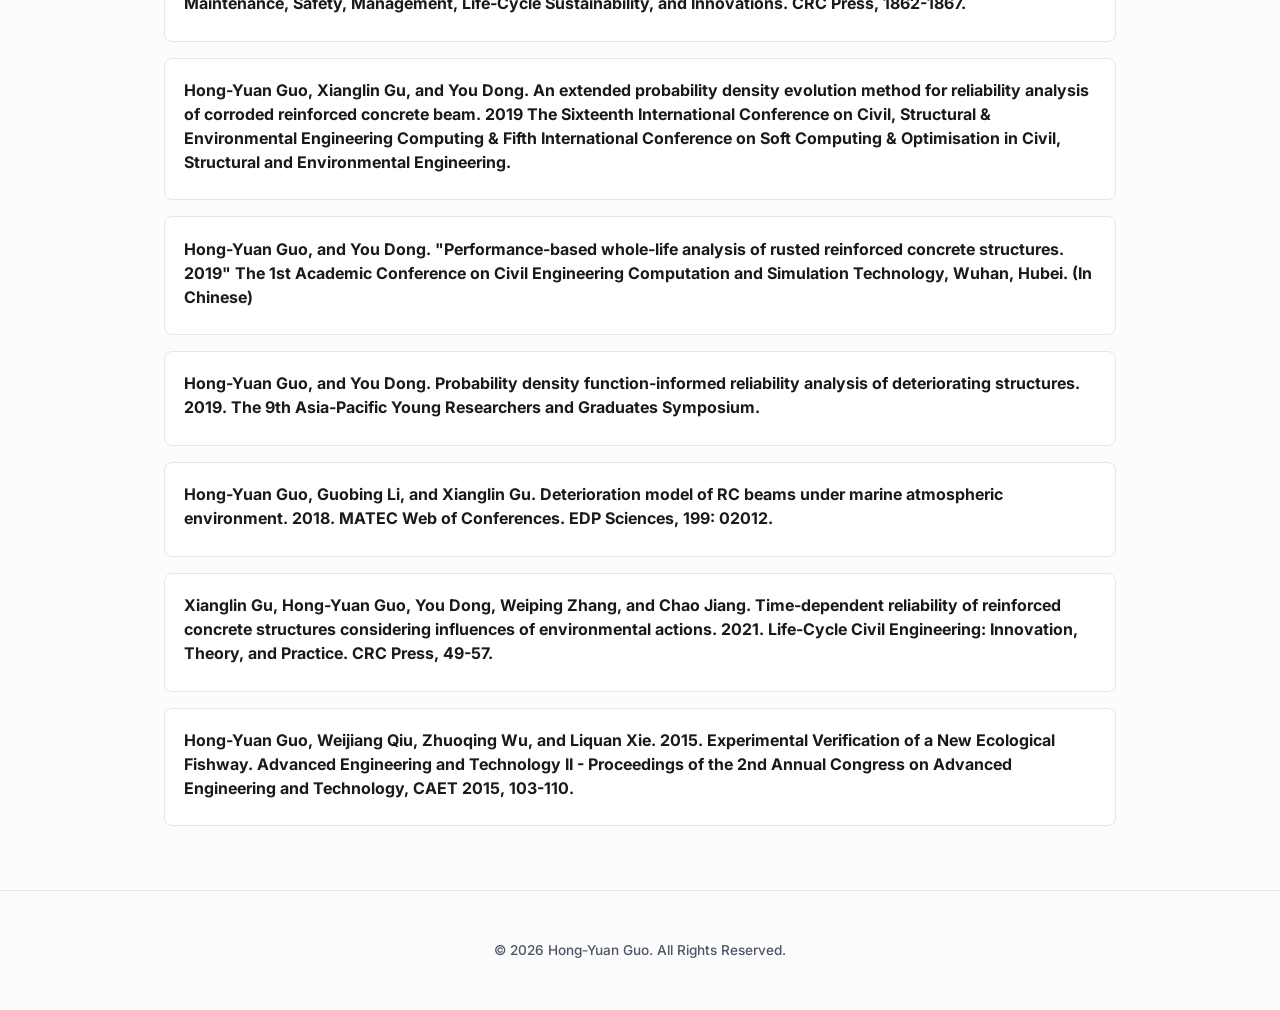
==== commit b6192a56: "Update publications: add 3 new 2026 papers, move 2 from In Submission to published" ====
--- a/publications.html
+++ b/publications.html
@@ -4,7 +4,7 @@
     <meta charset="UTF-8">
     <meta name="viewport" content="width=device-width, initial-scale=1.0">
     <title>Full Publications | Dr. Hong-Yuan Guo</title>
-    <link rel="stylesheet" href="style.css?v=1.3">
+    <link rel="stylesheet" href="style.css?v=1.4">
     <link href="https://fonts.googleapis.com/css2?family=Inter:wght@400;600;700;800;900&display=swap" rel="stylesheet">
 </head>
 <body>
@@ -32,18 +32,12 @@
             <h1 class="hero-title" style="font-size: 2.5rem;">Full List of Publications</h1>
             <p style="color: var(--text-secondary);">Chronological list of peer-reviewed journal articles, conference papers, and forthcoming research.</p>
         </div>
-    <section class="container"><div class="section-header"><h2>Journal Articles</h2><div class="line"></div></div><div class="pub-list"><div class="pub-item"><a href="https://scholar.google.com/citations?view_op=view_citation&hl=zh-CN&user=Wj_d9BwAAAAJ&citation_for_view=Wj_d9BwAAAAJ:Wp0gIr-vW9MC" target="_blank" class="pub-title" style="text-decoration:none;">Hong-Yuan Guo, Bai-Xi Chen*, Meng-Ze Lyu, Xiao-Hua Bao, Hong-Zhi Cui, Yi-yi Zhou, and Lei Yang. Probabilistic and global sensitivity analysis for 3D concrete printing: A point-evolution and Fréchet-derivative framework. Structures, 88, 111834 (IF: 4.3, Ranking:36/183 (Q1), Discipline: Engineering, Civil)</a><div class="pub-meta"><span class="tag-q1">Q1</span></div></div><div class="pub-item"><a href="https://scholar.google.com/citations?view_op=view_citation&hl=zh-CN&user=Wj_d9BwAAAAJ&citation_for_view=Wj_d9BwAAAAJ:4DMP91E08xMC" target="_blank" class="pub-title" style="text-decoration:none;">Ruiwei Feng, Hong-Yuan Guo*, You Dong, and Ahmed Y. Elghazouli. Long-term seismic resilience and sustainability prediction of coastal highway bridges subjected to atmospheric chloride-induced corrosion. Structures, 86, 1114333 (IF: 4.3, Ranking:36/183 (Q1), Discipline: Engineering, Civil)</a><div class="pub-meta"><span class="tag-q1">Q1</span></div></div><div class="pub-item"><a href="https://scholar.google.com/citations?view_op=view_citation&hl=zh-CN&user=Wj_d9BwAAAAJ&citation_for_view=Wj_d9BwAAAAJ:qxL8FJ1GzNcC" target="_blank" class="pub-title" style="text-decoration:none;">Hong-Yuan Guo, Jafar Jafari-Asl, Jian-Guo Dai, You Dong, Jing Fang, Hongzhi Cui. Life-cycle performance evaluation framework for GFRP-reinforced concrete structures subject to marine environment. Engineering Structures, 348, 121762 (IF: 6.4, Ranking:17/183 (Q1), Discipline: Engineering, Civil)</a><div class="pub-meta"><span class="tag-q1">Q1</span></div></div><div class="pub-item"><span class="pub-title">Hong-Yuan Guo, Jiaxin Zhang, You Dong*, and Dan M. Frangopol. LSTM-augmented probability-informed neural network-driven evolution estimation for time-dependent reliability analysis. Structural Safety, 118, 102652 (IF: 6.3, Ranking: 19/138 (Q1), Discipline: Engineering, Civil).</span><div class="pub-meta"><span class="tag-q1">Q1</span></div></div><div class="pub-item"><span class="pub-title">Xiaoming Lei, Hong-Yuan Guo*, You Dong, and Emilio Bastidas-Arteaga. Life-Cycle Performance Prediction and Interpretation for Coastal and Marine Prestressed Concrete Beams Using Active Learning-Enhanced Bayesian Neural Networks. Reliability Engineering & System Safety, Volume 265, Part B, 111557 (IF: 11 Ranking: 3/69(Q1) & 2/106(Q1), Disciplines: Engineering, Industrial; Operations Research & Management Science).</span><div class="pub-meta"><span class="tag-q1">Q1</span></div></div><div class="pub-item"><span class="pub-title">Chenxin Wang, Hong-Yuan Guo*, Chao Jiang, and You Dong. Physics guided neural network framework for predicting shear strength of corroded reinforced concrete beams. Engineering Failure Analysis, 181, 109970 (IF: 5.7, Ranking: 20/182(Q1), Discipline: Engineering, Mechanical)</span><div class="pub-meta"><span class="tag-q1">Q1</span></div></div><div class="pub-item"><span class="pub-title">Jiaxin Zhang, Hong-Yuan Guo*, Jafar Jafari-Asl, You Dong, Emilio Bastidas-Arteaga, and Hongzhi Cui. Multi-physical driven time-dependent reliability analysis framework for reinforced concrete floating wind turbine foundations considering climate change. 2025. Thin-Walled Structures, 213, 113309 (IF: 5.7, 16/182 (Q1), Discipline: Engineering, Civil).</span><div class="pub-meta"><span class="tag-q1">Q1</span></div></div><div class="pub-item"><a href="https://scholar.google.com/citations?view_op=view_citation&hl=zh-CN&user=Wj_d9BwAAAAJ&citation_for_view=Wj_d9BwAAAAJ:YOwf2qJgpHMC" target="_blank" class="pub-title" style="text-decoration:none;">Jafar Jafari-Asl, You Dong, and Hong-Yuan Guo*. Enhancing structural reliability through AI-driven control variates and subset simulation. 2025. ASCE-ASME Journal of Risk and Uncertainty in Engineering Systems, Part A: Civil Engineering, 11(4), 04025056 (IF: 2.7, Ranking: 73/181 (Q2), Discipline: Engineering, Civil)</a><div class="pub-meta"><span class="tag-q1" style="background:#6b7280">Q2</span></div></div><div class="pub-item"><span class="pub-title">Hong-Yuan Guo, Rui-Wei Feng, You Dong, and Paolo Gardoni. Life-cycle seismic resilience prediction of sea-crossing highway bridges exposed to chloride-induced corrosion in marine environments. 2024. Structural Safety, 111, 102523 (IF: 5.712, Ranking: 19/138 (Q1), Discipline: Engineering, Civil).</span><div class="pub-meta"><span class="tag-q1">Q1</span></div></div><div class="pub-item"><span class="pub-title">Hong-Yuan Guo, You Dong, Emilio Bastidas-Arteaga, Xiaoming Lei. Life-cycle performance prediction and interpretation for coastal and marine RC structures: An ensemble learning framework. 2024. Structural Safety, 110, 102496 (IF: 5.712, Ranking: 19/138 (Q1), Discipline: Engineering, Civil).</span><div class="pub-meta"><span class="tag-q1">Q1</span></div></div><div class="pub-item"><span class="pub-title">Hong-Yuan Guo, Jia-Xin Zhang, You Dong, and Dan M. Frangopol, Probability-informed neural network-driven point-evolution kernel density estimation for time-dependent reliability analysis. 2024. Reliability Engineering and System Safety, 249, 110234 (IF: 8.1, Ranking: 5/192 (Q1) & 21/355 (Q1), Discipline: Engineering, Industrial).</span><div class="pub-meta"><span class="tag-q1">Q1</span></div></div><div class="pub-item"><span class="pub-title">Hong-Yuan Guo, You Dong, Emilio Bastidas-Arteaga, Mixed Bayesian Network for reliability assessment of RC structures subject to environmental actions. 2023. Structural Safety, 106, 102392 (IF: 5.712, Ranking: 19/138 (Q1), Discipline: Engineering, Civil).</span><div class="pub-meta"><span class="tag-q1">Q1</span></div></div><div class="pub-item"><a href="https://scholar.google.com/citations?view_op=view_citation&hl=zh-CN&user=Wj_d9BwAAAAJ&citation_for_view=Wj_d9BwAAAAJ:hqOjcs7Dif8C" target="_blank" class="pub-title" style="text-decoration:none;">Hong-Yuan Guo, Chao Jiang, Xiang-Lin Gu, You Dong, and Wei-Ping Zhang. Time-dependent reliability analysis of reinforced concrete beams considering marine environmental actions. 2023. Engineering Structures, 288, 116252 (IF: 5.582, Ranking: 20/138 (Q1), Discipline: Engineering, Civil).</a><div class="pub-meta"><span class="tag-q1">Q1</span></div></div><div class="pub-item"><a href="https://scholar.google.com/citations?view_op=view_citation&hl=zh-CN&user=Wj_d9BwAAAAJ&citation_for_view=Wj_d9BwAAAAJ:Se3iqnhoufwC" target="_blank" class="pub-title" style="text-decoration:none;">Hong-Yuan Guo, You Dong, and Paolo Gardoni. Adaptive subset simulation for time-dependent small failure probability incorporating first failure time and single-loop surrogate model. 2023. Structural Safety, 102, 102327 (IF: 5.712, Ranking: 19/138 (Q1), Discipline: Engineering, Civil).</a><div class="pub-meta"><span class="tag-q1">Q1</span></div></div><div class="pub-item"><span class="pub-title">Li, Yaohan, You Dong, and Hong-Yuan Guo. Copula-based multivariate renewal model for life-cycle analysis of civil infrastructure considering multiple dependent deterioration processes. 2023. Reliability Engineering & System Safety, 231, 108992 (IF: 7.247, Ranking: 11/50 (Q1), Discipline: Engineering, Industrial).</span><div class="pub-meta"><span class="tag-q1">Q1</span></div></div><div class="pub-item"><span class="pub-title">Leng, Yubing, Qingfeng Xu, Mingqian Wang, Hong-Yuan Guo, Kent A. Harries, and Lingzhu Chen. Experimental study of withdrawal behavior of self-tapping screws in laminated bamboo. 2023. Construction and Building Materials, 363, 129890 (IF: 7.693, Ranking: 5/138 (Q1), Discipline: Engineering, Civil).</span><div class="pub-meta"><span class="tag-q1">Q1</span></div></div><div class="pub-item"><span class="pub-title">Hong-Yuan Guo, and You Dong. Dynamic Bayesian Network for durability of reinforced concrete structures in long-term environmental exposures. 2022. Engineering Failure Analysis, 142, 106821 (IF: 3.634, Ranking: 44/137 (Q2), Discipline: Engineering, Mechanical).</span><div class="pub-meta"><span class="tag-q1" style="background:#6b7280">Q2</span></div></div><div class="pub-item"><span class="pub-title">Jing Qian, Yue Zheng, You Dong, Honglei Wu, Hong-Yuan Guo, Jiaxin Zhang. Sustainability and resilience of steel-shape memory alloy reinforced concrete bridge under compound earthquakes and functional deterioration within entire life-cycle. 2022. Engineering Structures, 271, 114937 (IF: 5.582, Ranking: 20/138 (Q1), Discipline: Engineering, Civil).</span><div class="pub-meta"><span class="tag-q1">Q1</span></div></div><div class="pub-item"><span class="pub-title">Hong-Yuan Guo, You Dong, and Paolo Gardoni. Efficient subset simulation for rare-event integrating point-evolution kernel density and adaptive polynomial chaos kriging. 2021. Mechanical Systems and Signal Processing, 169, 108762 (IF: 8.934, Ranking: 4/137 (Q1), Discipline: Engineering, Mechanical).</span><div class="pub-meta"><span class="tag-q1">Q1</span></div></div><div class="pub-item"><span class="pub-title">Hong-Yuan Guo, You Dong, Paolo Gardoni and Xianglin Gu. Time-Dependent Reliability Analysis Based on Point-Evolution Kernel Density Estimation: Comprehensive Approach with Continuous and Shock Deterioration and Maintenance. 2021. ASCE-ASME Journal of Risk and Uncertainty in Engineering Systems, Part A: Civil Engineering, 7, 04021032 (IF: 3.084, Ranking: 63/138 (Q2), Discipline: Engineering, Civil).</span><div class="pub-meta"><span class="tag-q1" style="background:#6b7280">Q2</span></div></div><div class="pub-item"><a href="https://scholar.google.com/citations?view_op=view_citation&hl=zh-CN&user=Wj_d9BwAAAAJ&citation_for_view=Wj_d9BwAAAAJ:zYLM7Y9cAGgC" target="_blank" class="pub-title" style="text-decoration:none;">Hong-Yuan Guo, You Dong, Emilio Bastidas-Arteaga and Xianglin Gu. Probabilistic Failure Analysis, Performance Assessment, and Sensitivity Analysis of Corroded Reinforced Concrete Structures. 2021. Engineering Failure Analysis, 124, 105328 (IF: 3.634, Ranking: 44/137 (Q2), Discipline: Engineering, Mechanical).</a><div class="pub-meta"><span class="tag-q1" style="background:#6b7280">Q2</span></div></div><div class="pub-item"><a href="https://scholar.google.com/citations?view_op=view_citation&hl=zh-CN&user=Wj_d9BwAAAAJ&citation_for_view=Wj_d9BwAAAAJ:W7OEmFMy1HYC" target="_blank" class="pub-title" style="text-decoration:none;">Menghan Zhao, You Dong, and Hong-Yuan Guo. Comparative life cycle assessment of composite structures incorporating uncertainty and global sensitivity analysis. 2021. Engineering Structures, 242, 112394 (IF: 5.582, Ranking: 20/138 (Q1), Discipline: Engineering, Civil).</a><div class="pub-meta"><span class="tag-q1">Q1</span></div></div><div class="pub-item"><span class="pub-title">Hong-Yuan Guo, You Dong, and Xianglin Gu. Two-step translation method for time-dependent reliability of structures subject to both continuous deterioration and sudden events. 2020. Engineering Structures, 225, 111291 (IF: 5.582, Ranking: 20/138 (Q1), Discipline: Engineering, Civil).</span><div class="pub-meta"><span class="tag-q1">Q1</span></div></div><div class="pub-item"><a href="https://scholar.google.com/citations?view_op=view_citation&hl=zh-CN&user=Wj_d9BwAAAAJ&citation_for_view=Wj_d9BwAAAAJ:UeHWp8X0CEIC" target="_blank" class="pub-title" style="text-decoration:none;">Hong-Yuan Guo, You Dong, and Xianglin Gu. Durability assessment of reinforced concrete structures considering global warming: A performance-based engineering and experimental approach. 2020. Construction and Building Materials, 233, 117251 (IF: 7.693, Ranking: 5/138 (Q1), Discipline: Engineering, Civil).</a><div class="pub-meta"><span class="tag-q1">Q1</span></div></div><div class="pub-item"><a href="https://scholar.google.com/citations?view_op=view_citation&hl=zh-CN&user=Wj_d9BwAAAAJ&citation_for_view=Wj_d9BwAAAAJ:u-x6o8ySG0sC" target="_blank" class="pub-title" style="text-decoration:none;">Xianglin Gu, Hong-Yuan Guo, Binbin Zhou, Weiping Zhang, and Chao Jiang. Corrosion non-uniformity of steel bars and reliability of corroded RC beams. 2018. Engineering Structures, 167, 188-202 (IF: 5.582, Ranking: 20/138 (Q1), Discipline: Engineering, Civil).</a><div class="pub-meta"><span class="tag-q1">Q1</span></div></div><div class="pub-item"><a href="https://scholar.google.com/citations?view_op=view_citation&hl=zh-CN&user=Wj_d9BwAAAAJ&citation_for_view=Wj_d9BwAAAAJ:u5HHmVD_uO8C" target="_blank" class="pub-title" style="text-decoration:none;">Binbin Zhou, Xianglin Gu, Hong-Yuan Guo, Weiping Zhang, and Qinghua Huang. Polarization behavior of activated reinforcing steel bars in concrete under chloride environments. 2018. Construction & Building Materials, 164, 877-887 (IF: 7.693, Ranking: 5/138 (Q1), Discipline: Engineering, Civil).</a><div class="pub-meta"><span class="tag-q1">Q1</span></div></div><div class="pub-item"><span class="pub-title">Arash Vatani, Sanaz Afzali Ahmadabadi, Sima Ohadi and Hong-Yuan Guo. Probabilistic assessment of scour around submerged pipelines using gaussian process regression within a structural reliability framework. Journal of Structural Design and Construction Practice (Accepted, DOI: 10.1061/JSDCCC/SCENG-2318)</span><div class="pub-meta"></div></div><div class="pub-item"><a href="https://scholar.google.com/citations?view_op=view_citation&hl=zh-CN&user=Wj_d9BwAAAAJ&citation_for_view=Wj_d9BwAAAAJ:KlAtU1dfN6UC" target="_blank" class="pub-title" style="text-decoration:none;">Chang Zhou, Hong-Yuan Guo, Jian-Guo Dai. Data-driven investigation and multi-objective optimization design of alkali-activated concrete 2025. Journal of Asian Concrete Federation, 11(1): 53-70.</a><div class="pub-meta"></div></div><div class="pub-item"><span class="pub-title">Hong-Yuan Guo, Xianglin Gu, Binbin Zhou, and Weiping Zhang. Time-dependent reliability analysis for corroded RC beams based on probability density evolution theory. 2019. Journal of Building Structures, 40(1), 67--73. (In Chinese)</span><div class="pub-meta"></div></div><div class="pub-item"><span class="pub-title">Changwen Miao, Xianglin Gu, Weiping Zhang, and Hong-Yuan Guo. State-of-the-art on performance evolution and control of concrete structures subjected to environmental actions. 2019. Journal of Building Structures, 40(1), 1--10. (In Chinese)</span><div class="pub-meta"></div></div></div></section><section class="container section-alt"><div class="section-header"><h2>Forthcoming / In Submission</h2><div class="line"></div></div><div class="pub-list"><div class="pub-item"><span class="pub-title">Hong-Yuan Guo, Jing Fang, You Dong, Jian-Guo Dai*, and Hong-Zhi Cui. Stochastic mesoscale framework for durability assessment of coastal concrete structures under climate change. Engineering Structures (In Submission)</span></div><div class="pub-item"><span class="pub-title">Jiaxin Zhang, Hong-Yuan Guo*, You Dong, and Emilio Bastidas-Arteaga. Coupling aerodynamic wake effects with corrosion-1 fatigue degradation for system-level reliability assessment of floating offshore wind farms. Renewable Energy (In Submission)</span></div><div class="pub-item"><span class="pub-title">Jing Qian, Hong-Yuan Guo*, You Dong, and Tong Guo. Life-cycle probabilistic seismic resilience assessment of RC frames under marine environmental and earthquake actions. Structures (In Submission)</span></div><div class="pub-item"><span class="pub-title">Hong-Yuan Guo, Zhi-Qiang Wan*, and You Dong. Fréchet-derivative-based global sensitivity analysis for models with correlated inputs. Reliability Engineering & System Safety (In Submission)</span></div><div class="pub-item"><span class="pub-title">Jie-Hui Wang, Zi-Yang Chen, Hong-Yuan Guo*, and Jian-Guo Dai. A Geometry-Aware Crack Width Quantification Model for Concrete Structures Based on Attention-ResNet-UNet Segmentation. Structural Control and Health Monitoring (In Submission)</span></div><div class="pub-item"><span class="pub-title">Jing Qian, Zhihao Zhao, Hong-Yuan Guo, You Dong and Tong Guo. Tunnel water inflow prediction and uncertainty quantification using vine copula-coupled sparse polynomial chaos expansion for decision-making on cement-based support and grouting. Engineering Applications of Artificial Intelligence (In Submission)</span></div><div class="pub-item"><span class="pub-title">Chen-Xin Wang, Hong-Yuan Guo*, Chao Jiang, and You Dong. A Physics-Guided Transformer for Predicting the Flexural Capacity of Corroded reinforced concrete Beams. Engineering Applications of Artificial Intelligence (In Submission)</span></div></div></section><section class="container"><div class="section-header"><h2>Conference Articles</h2><div class="line"></div></div><div class="pub-list"><div class="pub-item"><a href="https://scholar.google.com/citations?view_op=view_citation&hl=zh-CN&user=Wj_d9BwAAAAJ&citation_for_view=Wj_d9BwAAAAJ:Y0pCki6q_DkC" target="_blank" class="pub-title" style="text-decoration:none;">Hong-Yuan Guo, and You Dong. Reliability-informed probabilistic analysis of corroded RC structure. 2021 Bridge Maintenance, Safety, Management, Life-Cycle Sustainability, and Innovations. CRC Press, 1862-1867.</a></div><div class="pub-item"><span class="pub-title">Hong-Yuan Guo, Xianglin Gu, and You Dong. An extended probability density evolution method for reliability analysis of corroded reinforced concrete beam. 2019 The Sixteenth International Conference on Civil, Structural & Environmental Engineering Computing & Fifth International Conference on Soft Computing & Optimisation in Civil, Structural and Environmental Engineering.</span></div><div class="pub-item"><span class="pub-title">Hong-Yuan Guo, and You Dong. "Performance-based whole-life analysis of rusted reinforced concrete structures. 2019" The 1st Academic Conference on Civil Engineering Computation and Simulation Technology, Wuhan, Hubei. (In Chinese)</span></div><div class="pub-item"><span class="pub-title">Hong-Yuan Guo, and You Dong. Probability density function-informed reliability analysis of deteriorating structures. 2019. The 9th Asia-Pacific Young Researchers and Graduates Symposium.</span></div><div class="pub-item"><a href="https://scholar.google.com/citations?view_op=view_citation&hl=zh-CN&user=Wj_d9BwAAAAJ&citation_for_view=Wj_d9BwAAAAJ:d1gkVwhDpl0C" target="_blank" class="pub-title" style="text-decoration:none;">Hong-Yuan Guo, Guobing Li, and Xianglin Gu. Deterioration model of RC beams under marine atmospheric environment. 2018. MATEC Web of Conferences. EDP Sciences, 199: 02012.</a></div><div class="pub-item"><a href="https://scholar.google.com/citations?view_op=view_citation&hl=zh-CN&user=Wj_d9BwAAAAJ&citation_for_view=Wj_d9BwAAAAJ:Tyk-4Ss8FVUC" target="_blank" class="pub-title" style="text-decoration:none;">Xianglin Gu, Hong-Yuan Guo, You Dong, Weiping Zhang, and Chao Jiang. Time-dependent reliability of reinforced concrete structures considering influences of environmental actions. 2021. Life-Cycle Civil Engineering: Innovation, Theory, and Practice. CRC Press, 49-57.</a></div><div class="pub-item"><a href="https://scholar.google.com/citations?view_op=view_citation&hl=zh-CN&user=Wj_d9BwAAAAJ&citation_for_view=Wj_d9BwAAAAJ:9yKSN-GCB0IC" target="_blank" class="pub-title" style="text-decoration:none;">Hong-Yuan Guo, Weijiang Qiu, Zhuoqing Wu, and Liquan Xie. 2015. Experimental Verification of a New Ecological Fishway. Advanced Engineering and Technology II - Proceedings of the 2nd Annual Congress on Advanced Engineering and Technology, CAET 2015, 103-110.</a></div></div></section>
+    <section class="container"><div class="section-header"><h2>Journal Articles</h2><div class="line"></div></div><div class="pub-list"><div class="pub-item"><a href="https://doi.org/10.1016/j.istruc.2026.112287" target="_blank" class="pub-title" style="text-decoration:none;">Jing Qian, Zhihao Zhao, Hang Liu, Ruijun Zhang, Hong-Yuan Guo, You Dong, and Tong Guo. Life-cycle sustainability and resilience assessment of SMA washer-based rocking bridge considering stochastic system vulnerability aggregation and nonstationary recurrent earthquakes. 2026. Structures, 90, 112287 (IF: 4.3, Ranking: 36/183 (Q1), Discipline: Engineering, Civil)</a><div class="pub-meta"><span class="tag-q1">Q1</span></div></div><div class="pub-item"><a href="https://doi.org/10.1016/j.istruc.2026.111920" target="_blank" class="pub-title" style="text-decoration:none;">Jing Qian, Hong-Yuan Guo*, You Dong, and Tong Guo. Life-cycle probabilistic seismic resilience assessment of RC frames under marine environmental and earthquake actions. 2026. Structures, 88, 111920 (IF: 4.3, Ranking: 36/183 (Q1), Discipline: Engineering, Civil)</a><div class="pub-meta"><span class="tag-q1">Q1</span></div></div><div class="pub-item"><span class="pub-title">Jiaxin Zhang, Hong-Yuan Guo*, You Dong, and Emilio Bastidas-Arteaga. Coupling aerodynamic wake effects with corrosion-fatigue degradation for system-level reliability assessment of floating offshore wind farms. 2026. Renewable Energy, 269, 125884 (IF: 9.1, Ranking: 22/178 (Q1), Discipline: Energy &amp; Fuels)</span><div class="pub-meta"><span class="tag-q1">Q1</span></div></div><div class="pub-item"><a href="https://scholar.google.com/citations?view_op=view_citation&hl=zh-CN&user=Wj_d9BwAAAAJ&citation_for_view=Wj_d9BwAAAAJ:Wp0gIr-vW9MC" target="_blank" class="pub-title" style="text-decoration:none;">Hong-Yuan Guo, Bai-Xi Chen*, Meng-Ze Lyu, Xiao-Hua Bao, Hong-Zhi Cui, Yi-yi Zhou, and Lei Yang. Probabilistic and global sensitivity analysis for 3D concrete printing: A point-evolution and Fréchet-derivative framework. Structures, 88, 111834 (IF: 4.3, Ranking:36/183 (Q1), Discipline: Engineering, Civil)</a><div class="pub-meta"><span class="tag-q1">Q1</span></div></div><div class="pub-item"><a href="https://scholar.google.com/citations?view_op=view_citation&hl=zh-CN&user=Wj_d9BwAAAAJ&citation_for_view=Wj_d9BwAAAAJ:4DMP91E08xMC" target="_blank" class="pub-title" style="text-decoration:none;">Ruiwei Feng, Hong-Yuan Guo*, You Dong, and Ahmed Y. Elghazouli. Long-term seismic resilience and sustainability prediction of coastal highway bridges subjected to atmospheric chloride-induced corrosion. Structures, 86, 1114333 (IF: 4.3, Ranking:36/183 (Q1), Discipline: Engineering, Civil)</a><div class="pub-meta"><span class="tag-q1">Q1</span></div></div><div class="pub-item"><a href="https://scholar.google.com/citations?view_op=view_citation&hl=zh-CN&user=Wj_d9BwAAAAJ&citation_for_view=Wj_d9BwAAAAJ:qxL8FJ1GzNcC" target="_blank" class="pub-title" style="text-decoration:none;">Hong-Yuan Guo, Jafar Jafari-Asl, Jian-Guo Dai, You Dong, Jing Fang, Hongzhi Cui. Life-cycle performance evaluation framework for GFRP-reinforced concrete structures subject to marine environment. Engineering Structures, 348, 121762 (IF: 6.4, Ranking:17/183 (Q1), Discipline: Engineering, Civil)</a><div class="pub-meta"><span class="tag-q1">Q1</span></div></div><div class="pub-item"><span class="pub-title">Hong-Yuan Guo, Jiaxin Zhang, You Dong*, and Dan M. Frangopol. LSTM-augmented probability-informed neural network-driven evolution estimation for time-dependent reliability analysis. Structural Safety, 118, 102652 (IF: 6.3, Ranking: 19/138 (Q1), Discipline: Engineering, Civil).</span><div class="pub-meta"><span class="tag-q1">Q1</span></div></div><div class="pub-item"><span class="pub-title">Xiaoming Lei, Hong-Yuan Guo*, You Dong, and Emilio Bastidas-Arteaga. Life-Cycle Performance Prediction and Interpretation for Coastal and Marine Prestressed Concrete Beams Using Active Learning-Enhanced Bayesian Neural Networks. Reliability Engineering & System Safety, Volume 265, Part B, 111557 (IF: 11 Ranking: 3/69(Q1) & 2/106(Q1), Disciplines: Engineering, Industrial; Operations Research & Management Science).</span><div class="pub-meta"><span class="tag-q1">Q1</span></div></div><div class="pub-item"><span class="pub-title">Chenxin Wang, Hong-Yuan Guo*, Chao Jiang, and You Dong. Physics guided neural network framework for predicting shear strength of corroded reinforced concrete beams. Engineering Failure Analysis, 181, 109970 (IF: 5.7, Ranking: 20/182(Q1), Discipline: Engineering, Mechanical)</span><div class="pub-meta"><span class="tag-q1">Q1</span></div></div><div class="pub-item"><span class="pub-title">Jiaxin Zhang, Hong-Yuan Guo*, Jafar Jafari-Asl, You Dong, Emilio Bastidas-Arteaga, and Hongzhi Cui. Multi-physical driven time-dependent reliability analysis framework for reinforced concrete floating wind turbine foundations considering climate change. 2025. Thin-Walled Structures, 213, 113309 (IF: 5.7, 16/182 (Q1), Discipline: Engineering, Civil).</span><div class="pub-meta"><span class="tag-q1">Q1</span></div></div><div class="pub-item"><a href="https://scholar.google.com/citations?view_op=view_citation&hl=zh-CN&user=Wj_d9BwAAAAJ&citation_for_view=Wj_d9BwAAAAJ:YOwf2qJgpHMC" target="_blank" class="pub-title" style="text-decoration:none;">Jafar Jafari-Asl, You Dong, and Hong-Yuan Guo*. Enhancing structural reliability through AI-driven control variates and subset simulation. 2025. ASCE-ASME Journal of Risk and Uncertainty in Engineering Systems, Part A: Civil Engineering, 11(4), 04025056 (IF: 2.7, Ranking: 73/181 (Q2), Discipline: Engineering, Civil)</a><div class="pub-meta"><span class="tag-q1" style="background:#6b7280">Q2</span></div></div><div class="pub-item"><span class="pub-title">Hong-Yuan Guo, Rui-Wei Feng, You Dong, and Paolo Gardoni. Life-cycle seismic resilience prediction of sea-crossing highway bridges exposed to chloride-induced corrosion in marine environments. 2024. Structural Safety, 111, 102523 (IF: 5.712, Ranking: 19/138 (Q1), Discipline: Engineering, Civil).</span><div class="pub-meta"><span class="tag-q1">Q1</span></div></div><div class="pub-item"><span class="pub-title">Hong-Yuan Guo, You Dong, Emilio Bastidas-Arteaga, Xiaoming Lei. Life-cycle performance prediction and interpretation for coastal and marine RC structures: An ensemble learning framework. 2024. Structural Safety, 110, 102496 (IF: 5.712, Ranking: 19/138 (Q1), Discipline: Engineering, Civil).</span><div class="pub-meta"><span class="tag-q1">Q1</span></div></div><div class="pub-item"><span class="pub-title">Hong-Yuan Guo, Jia-Xin Zhang, You Dong, and Dan M. Frangopol, Probability-informed neural network-driven point-evolution kernel density estimation for time-dependent reliability analysis. 2024. Reliability Engineering and System Safety, 249, 110234 (IF: 8.1, Ranking: 5/192 (Q1) & 21/355 (Q1), Discipline: Engineering, Industrial).</span><div class="pub-meta"><span class="tag-q1">Q1</span></div></div><div class="pub-item"><span class="pub-title">Hong-Yuan Guo, You Dong, Emilio Bastidas-Arteaga, Mixed Bayesian Network for reliability assessment of RC structures subject to environmental actions. 2023. Structural Safety, 106, 102392 (IF: 5.712, Ranking: 19/138 (Q1), Discipline: Engineering, Civil).</span><div class="pub-meta"><span class="tag-q1">Q1</span></div></div><div class="pub-item"><a href="https://scholar.google.com/citations?view_op=view_citation&hl=zh-CN&user=Wj_d9BwAAAAJ&citation_for_view=Wj_d9BwAAAAJ:hqOjcs7Dif8C" target="_blank" class="pub-title" style="text-decoration:none;">Hong-Yuan Guo, Chao Jiang, Xiang-Lin Gu, You Dong, and Wei-Ping Zhang. Time-dependent reliability analysis of reinforced concrete beams considering marine environmental actions. 2023. Engineering Structures, 288, 116252 (IF: 5.582, Ranking: 20/138 (Q1), Discipline: Engineering, Civil).</a><div class="pub-meta"><span class="tag-q1">Q1</span></div></div><div class="pub-item"><a href="https://scholar.google.com/citations?view_op=view_citation&hl=zh-CN&user=Wj_d9BwAAAAJ&citation_for_view=Wj_d9BwAAAAJ:Se3iqnhoufwC" target="_blank" class="pub-title" style="text-decoration:none;">Hong-Yuan Guo, You Dong, and Paolo Gardoni. Adaptive subset simulation for time-dependent small failure probability incorporating first failure time and single-loop surrogate model. 2023. Structural Safety, 102, 102327 (IF: 5.712, Ranking: 19/138 (Q1), Discipline: Engineering, Civil).</a><div class="pub-meta"><span class="tag-q1">Q1</span></div></div><div class="pub-item"><span class="pub-title">Li, Yaohan, You Dong, and Hong-Yuan Guo. Copula-based multivariate renewal model for life-cycle analysis of civil infrastructure considering multiple dependent deterioration processes. 2023. Reliability Engineering & System Safety, 231, 108992 (IF: 7.247, Ranking: 11/50 (Q1), Discipline: Engineering, Industrial).</span><div class="pub-meta"><span class="tag-q1">Q1</span></div></div><div class="pub-item"><span class="pub-title">Leng, Yubing, Qingfeng Xu, Mingqian Wang, Hong-Yuan Guo, Kent A. Harries, and Lingzhu Chen. Experimental study of withdrawal behavior of self-tapping screws in laminated bamboo. 2023. Construction and Building Materials, 363, 129890 (IF: 7.693, Ranking: 5/138 (Q1), Discipline: Engineering, Civil).</span><div class="pub-meta"><span class="tag-q1">Q1</span></div></div><div class="pub-item"><span class="pub-title">Hong-Yuan Guo, and You Dong. Dynamic Bayesian Network for durability of reinforced concrete structures in long-term environmental exposures. 2022. Engineering Failure Analysis, 142, 106821 (IF: 3.634, Ranking: 44/137 (Q2), Discipline: Engineering, Mechanical).</span><div class="pub-meta"><span class="tag-q1" style="background:#6b7280">Q2</span></div></div><div class="pub-item"><span class="pub-title">Jing Qian, Yue Zheng, You Dong, Honglei Wu, Hong-Yuan Guo, Jiaxin Zhang. Sustainability and resilience of steel-shape memory alloy reinforced concrete bridge under compound earthquakes and functional deterioration within entire life-cycle. 2022. Engineering Structures, 271, 114937 (IF: 5.582, Ranking: 20/138 (Q1), Discipline: Engineering, Civil).</span><div class="pub-meta"><span class="tag-q1">Q1</span></div></div><div class="pub-item"><span class="pub-title">Hong-Yuan Guo, You Dong, and Paolo Gardoni. Efficient subset simulation for rare-event integrating point-evolution kernel density and adaptive polynomial chaos kriging. 2021. Mechanical Systems and Signal Processing, 169, 108762 (IF: 8.934, Ranking: 4/137 (Q1), Discipline: Engineering, Mechanical).</span><div class="pub-meta"><span class="tag-q1">Q1</span></div></div><div class="pub-item"><span class="pub-title">Hong-Yuan Guo, You Dong, Paolo Gardoni and Xianglin Gu. Time-Dependent Reliability Analysis Based on Point-Evolution Kernel Density Estimation: Comprehensive Approach with Continuous and Shock Deterioration and Maintenance. 2021. ASCE-ASME Journal of Risk and Uncertainty in Engineering Systems, Part A: Civil Engineering, 7, 04021032 (IF: 3.084, Ranking: 63/138 (Q2), Discipline: Engineering, Civil).</span><div class="pub-meta"><span class="tag-q1" style="background:#6b7280">Q2</span></div></div><div class="pub-item"><a href="https://scholar.google.com/citations?view_op=view_citation&hl=zh-CN&user=Wj_d9BwAAAAJ&citation_for_view=Wj_d9BwAAAAJ:zYLM7Y9cAGgC" target="_blank" class="pub-title" style="text-decoration:none;">Hong-Yuan Guo, You Dong, Emilio Bastidas-Arteaga and Xianglin Gu. Probabilistic Failure Analysis, Performance Assessment, and Sensitivity Analysis of Corroded Reinforced Concrete Structures. 2021. Engineering Failure Analysis, 124, 105328 (IF: 3.634, Ranking: 44/137 (Q2), Discipline: Engineering, Mechanical).</a><div class="pub-meta"><span class="tag-q1" style="background:#6b7280">Q2</span></div></div><div class="pub-item"><a href="https://scholar.google.com/citations?view_op=view_citation&hl=zh-CN&user=Wj_d9BwAAAAJ&citation_for_view=Wj_d9BwAAAAJ:W7OEmFMy1HYC" target="_blank" class="pub-title" style="text-decoration:none;">Menghan Zhao, You Dong, and Hong-Yuan Guo. Comparative life cycle assessment of composite structures incorporating uncertainty and global sensitivity analysis. 2021. Engineering Structures, 242, 112394 (IF: 5.582, Ranking: 20/138 (Q1), Discipline: Engineering, Civil).</a><div class="pub-meta"><span class="tag-q1">Q1</span></div></div><div class="pub-item"><span class="pub-title">Hong-Yuan Guo, You Dong, and Xianglin Gu. Two-step translation method for time-dependent reliability of structures subject to both continuous deterioration and sudden events. 2020. Engineering Structures, 225, 111291 (IF: 5.582, Ranking: 20/138 (Q1), Discipline: Engineering, Civil).</span><div class="pub-meta"><span class="tag-q1">Q1</span></div></div><div class="pub-item"><a href="https://scholar.google.com/citations?view_op=view_citation&hl=zh-CN&user=Wj_d9BwAAAAJ&citation_for_view=Wj_d9BwAAAAJ:UeHWp8X0CEIC" target="_blank" class="pub-title" style="text-decoration:none;">Hong-Yuan Guo, You Dong, and Xianglin Gu. Durability assessment of reinforced concrete structures considering global warming: A performance-based engineering and experimental approach. 2020. Construction and Building Materials, 233, 117251 (IF: 7.693, Ranking: 5/138 (Q1), Discipline: Engineering, Civil).</a><div class="pub-meta"><span class="tag-q1">Q1</span></div></div><div class="pub-item"><a href="https://scholar.google.com/citations?view_op=view_citation&hl=zh-CN&user=Wj_d9BwAAAAJ&citation_for_view=Wj_d9BwAAAAJ:u-x6o8ySG0sC" target="_blank" class="pub-title" style="text-decoration:none;">Xianglin Gu, Hong-Yuan Guo, Binbin Zhou, Weiping Zhang, and Chao Jiang. Corrosion non-uniformity of steel bars and reliability of corroded RC beams. 2018. Engineering Structures, 167, 188-202 (IF: 5.582, Ranking: 20/138 (Q1), Discipline: Engineering, Civil).</a><div class="pub-meta"><span class="tag-q1">Q1</span></div></div><div class="pub-item"><a href="https://scholar.google.com/citations?view_op=view_citation&hl=zh-CN&user=Wj_d9BwAAAAJ&citation_for_view=Wj_d9BwAAAAJ:u5HHmVD_uO8C" target="_blank" class="pub-title" style="text-decoration:none;">Binbin Zhou, Xianglin Gu, Hong-Yuan Guo, Weiping Zhang, and Qinghua Huang. Polarization behavior of activated reinforcing steel bars in concrete under chloride environments. 2018. Construction & Building Materials, 164, 877-887 (IF: 7.693, Ranking: 5/138 (Q1), Discipline: Engineering, Civil).</a><div class="pub-meta"><span class="tag-q1">Q1</span></div></div><div class="pub-item"><span class="pub-title">Arash Vatani, Sanaz Afzali Ahmadabadi, Sima Ohadi and Hong-Yuan Guo. Probabilistic assessment of scour around submerged pipelines using gaussian process regression within a structural reliability framework. Journal of Structural Design and Construction Practice (Accepted, DOI: 10.1061/JSDCCC/SCENG-2318)</span><div class="pub-meta"></div></div><div class="pub-item"><a href="https://scholar.google.com/citations?view_op=view_citation&hl=zh-CN&user=Wj_d9BwAAAAJ&citation_for_view=Wj_d9BwAAAAJ:KlAtU1dfN6UC" target="_blank" class="pub-title" style="text-decoration:none;">Chang Zhou, Hong-Yuan Guo, Jian-Guo Dai. Data-driven investigation and multi-objective optimization design of alkali-activated concrete 2025. Journal of Asian Concrete Federation, 11(1): 53-70.</a><div class="pub-meta"></div></div><div class="pub-item"><span class="pub-title">Hong-Yuan Guo, Xianglin Gu, Binbin Zhou, and Weiping Zhang. Time-dependent reliability analysis for corroded RC beams based on probability density evolution theory. 2019. Journal of Building Structures, 40(1), 67--73. (In Chinese)</span><div class="pub-meta"></div></div><div class="pub-item"><span class="pub-title">Changwen Miao, Xianglin Gu, Weiping Zhang, and Hong-Yuan Guo. State-of-the-art on performance evolution and control of concrete structures subjected to environmental actions. 2019. Journal of Building Structures, 40(1), 1--10. (In Chinese)</span><div class="pub-meta"></div></div></div></section><section class="container section-alt"><div class="section-header"><h2>Forthcoming / In Submission</h2><div class="line"></div></div><div class="pub-list"><div class="pub-item"><span class="pub-title">Hong-Yuan Guo, Jing Fang, You Dong, Jian-Guo Dai*, and Hong-Zhi Cui. Stochastic mesoscale framework for durability assessment of coastal concrete structures under climate change. Engineering Structures (In Submission)</span></div><div class="pub-item"><span class="pub-title">Hong-Yuan Guo, Zhi-Qiang Wan*, and You Dong. Fréchet-derivative-based global sensitivity analysis for models with correlated inputs. Reliability Engineering & System Safety (In Submission)</span></div><div class="pub-item"><span class="pub-title">Jie-Hui Wang, Zi-Yang Chen, Hong-Yuan Guo*, and Jian-Guo Dai. A Geometry-Aware Crack Width Quantification Model for Concrete Structures Based on Attention-ResNet-UNet Segmentation. Structural Control and Health Monitoring (In Submission)</span></div><div class="pub-item"><span class="pub-title">Jing Qian, Zhihao Zhao, Hong-Yuan Guo, You Dong and Tong Guo. Tunnel water inflow prediction and uncertainty quantification using vine copula-coupled sparse polynomial chaos expansion for decision-making on cement-based support and grouting. Engineering Applications of Artificial Intelligence (In Submission)</span></div><div class="pub-item"><span class="pub-title">Chen-Xin Wang, Hong-Yuan Guo*, Chao Jiang, and You Dong. A Physics-Guided Transformer for Predicting the Flexural Capacity of Corroded reinforced concrete Beams. Engineering Applications of Artificial Intelligence (In Submission)</span></div></div></section><section class="container"><div class="section-header"><h2>Conference Articles</h2><div class="line"></div></div><div class="pub-list"><div class="pub-item"><a href="https://scholar.google.com/citations?view_op=view_citation&hl=zh-CN&user=Wj_d9BwAAAAJ&citation_for_view=Wj_d9BwAAAAJ:Y0pCki6q_DkC" target="_blank" class="pub-title" style="text-decoration:none;">Hong-Yuan Guo, and You Dong. Reliability-informed probabilistic analysis of corroded RC structure. 2021 Bridge Maintenance, Safety, Management, Life-Cycle Sustainability, and Innovations. CRC Press, 1862-1867.</a></div><div class="pub-item"><span class="pub-title">Hong-Yuan Guo, Xianglin Gu, and You Dong. An extended probability density evolution method for reliability analysis of corroded reinforced concrete beam. 2019 The Sixteenth International Conference on Civil, Structural & Environmental Engineering Computing & Fifth International Conference on Soft Computing & Optimisation in Civil, Structural and Environmental Engineering.</span></div><div class="pub-item"><span class="pub-title">Hong-Yuan Guo, and You Dong. "Performance-based whole-life analysis of rusted reinforced concrete structures. 2019" The 1st Academic Conference on Civil Engineering Computation and Simulation Technology, Wuhan, Hubei. (In Chinese)</span></div><div class="pub-item"><span class="pub-title">Hong-Yuan Guo, and You Dong. Probability density function-informed reliability analysis of deteriorating structures. 2019. The 9th Asia-Pacific Young Researchers and Graduates Symposium.</span></div><div class="pub-item"><a href="https://scholar.google.com/citations?view_op=view_citation&hl=zh-CN&user=Wj_d9BwAAAAJ&citation_for_view=Wj_d9BwAAAAJ:d1gkVwhDpl0C" target="_blank" class="pub-title" style="text-decoration:none;">Hong-Yuan Guo, Guobing Li, and Xianglin Gu. Deterioration model of RC beams under marine atmospheric environment. 2018. MATEC Web of Conferences. EDP Sciences, 199: 02012.</a></div><div class="pub-item"><a href="https://scholar.google.com/citations?view_op=view_citation&hl=zh-CN&user=Wj_d9BwAAAAJ&citation_for_view=Wj_d9BwAAAAJ:Tyk-4Ss8FVUC" target="_blank" class="pub-title" style="text-decoration:none;">Xianglin Gu, Hong-Yuan Guo, You Dong, Weiping Zhang, and Chao Jiang. Time-dependent reliability of reinforced concrete structures considering influences of environmental actions. 2021. Life-Cycle Civil Engineering: Innovation, Theory, and Practice. CRC Press, 49-57.</a></div><div class="pub-item"><a href="https://scholar.google.com/citations?view_op=view_citation&hl=zh-CN&user=Wj_d9BwAAAAJ&citation_for_view=Wj_d9BwAAAAJ:9yKSN-GCB0IC" target="_blank" class="pub-title" style="text-decoration:none;">Hong-Yuan Guo, Weijiang Qiu, Zhuoqing Wu, and Liquan Xie. 2015. Experimental Verification of a New Ecological Fishway. Advanced Engineering and Technology II - Proceedings of the 2nd Annual Congress on Advanced Engineering and Technology, CAET 2015, 103-110.</a></div></div></section>
     </main>
     <footer style="padding: 3rem 0; text-align: center; border-top: 1px solid var(--border-light); margin-top: 4rem;">
         <p style="color: var(--text-secondary); font-size: 0.85rem; font-weight: 500;">&copy; 2026 Hong-Yuan Guo. All Rights Reserved.</p>
     </footer>
     <script>
-        // Force scroll to top on fresh load
-        window.addEventListener('load', () => {
-            if (!window.location.hash) {
-                window.scrollTo(0, 0);
-            }
-        });
 
         // Mobile Menu Toggle
         const menuToggle = document.getElementById('mobile-menu');
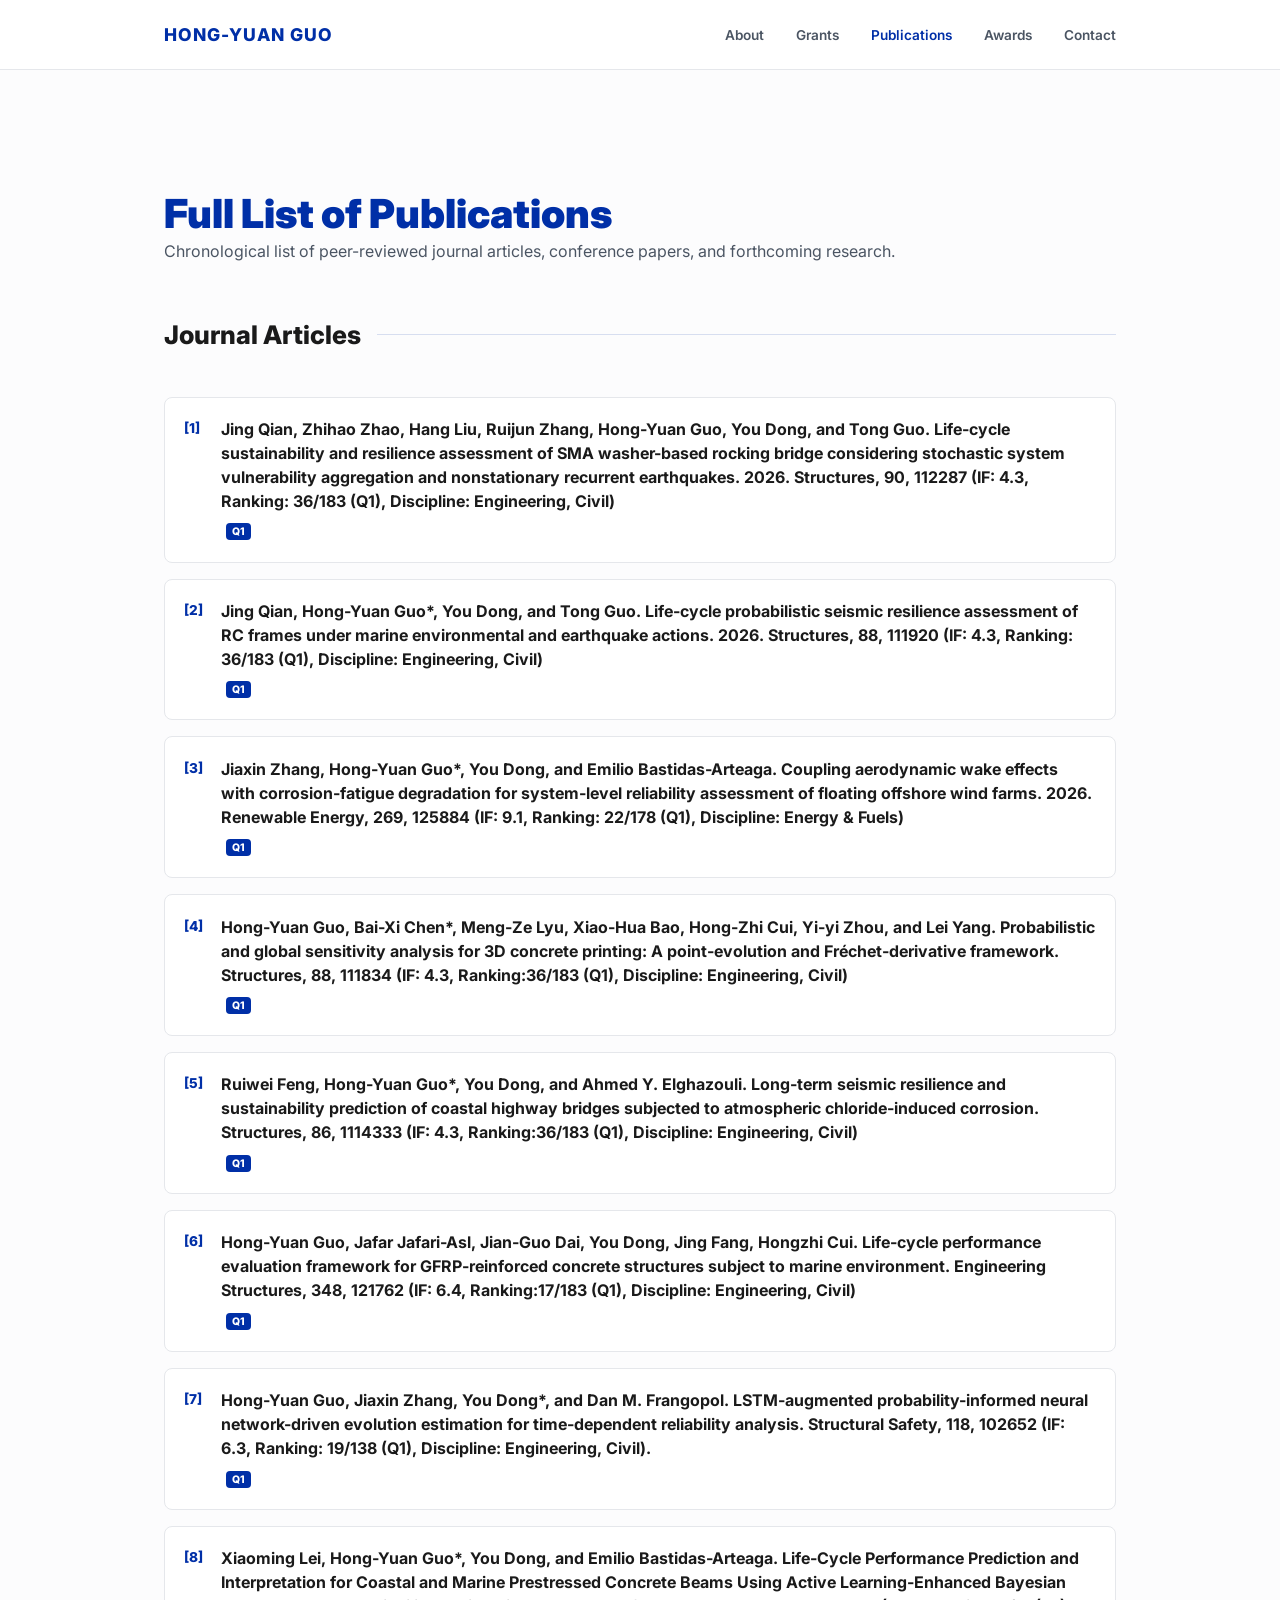
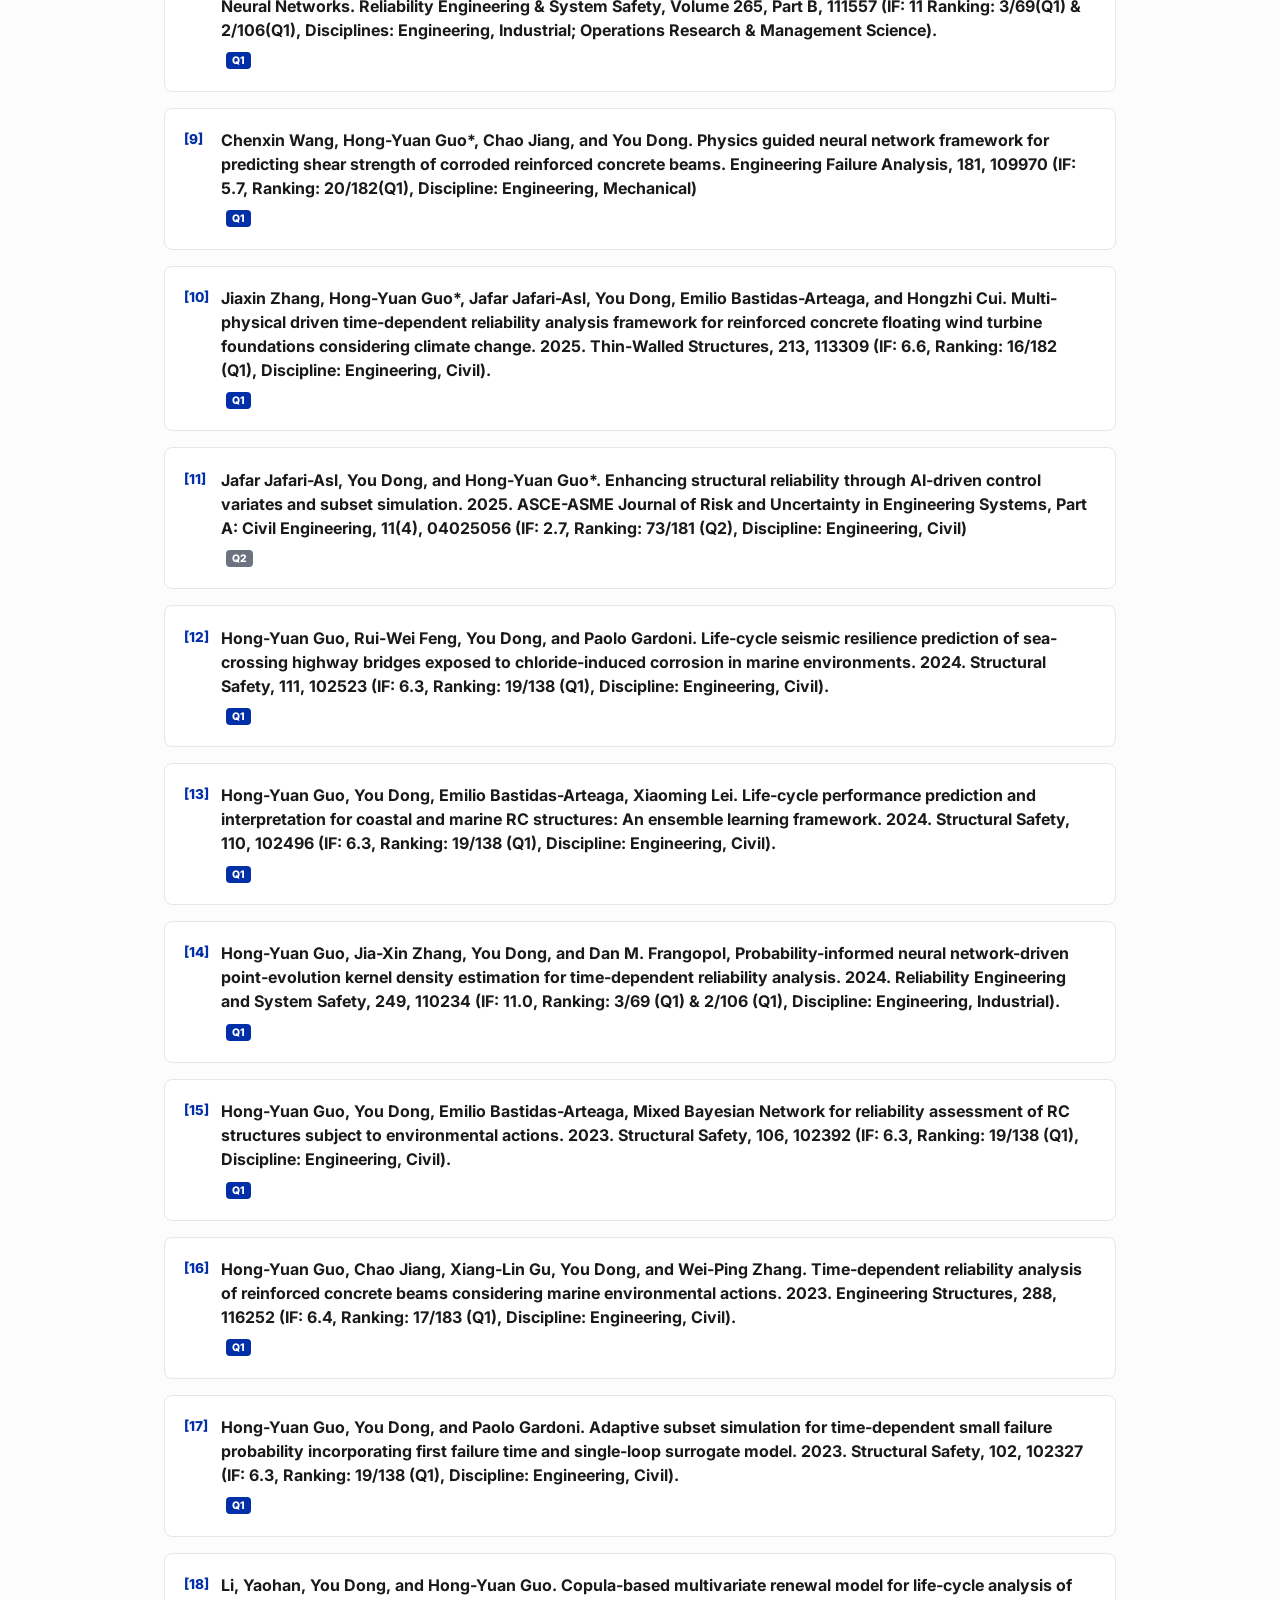
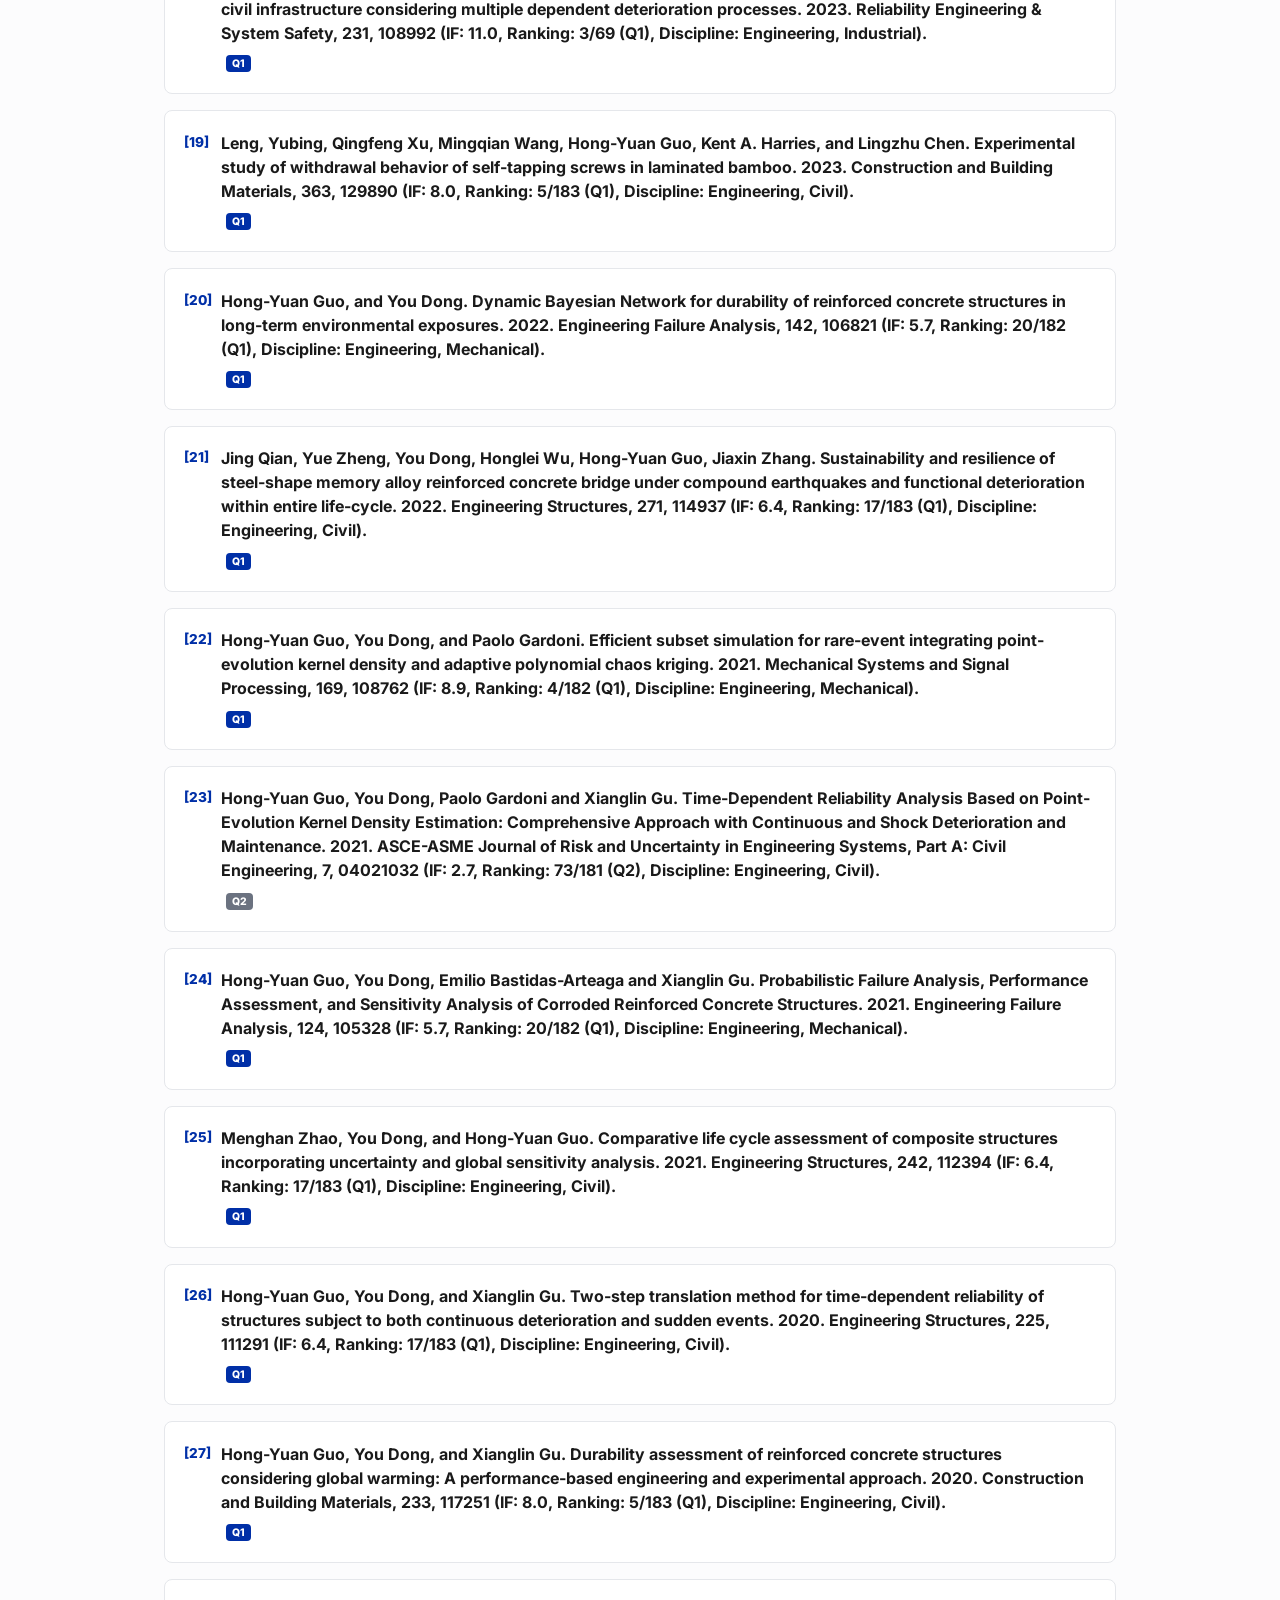
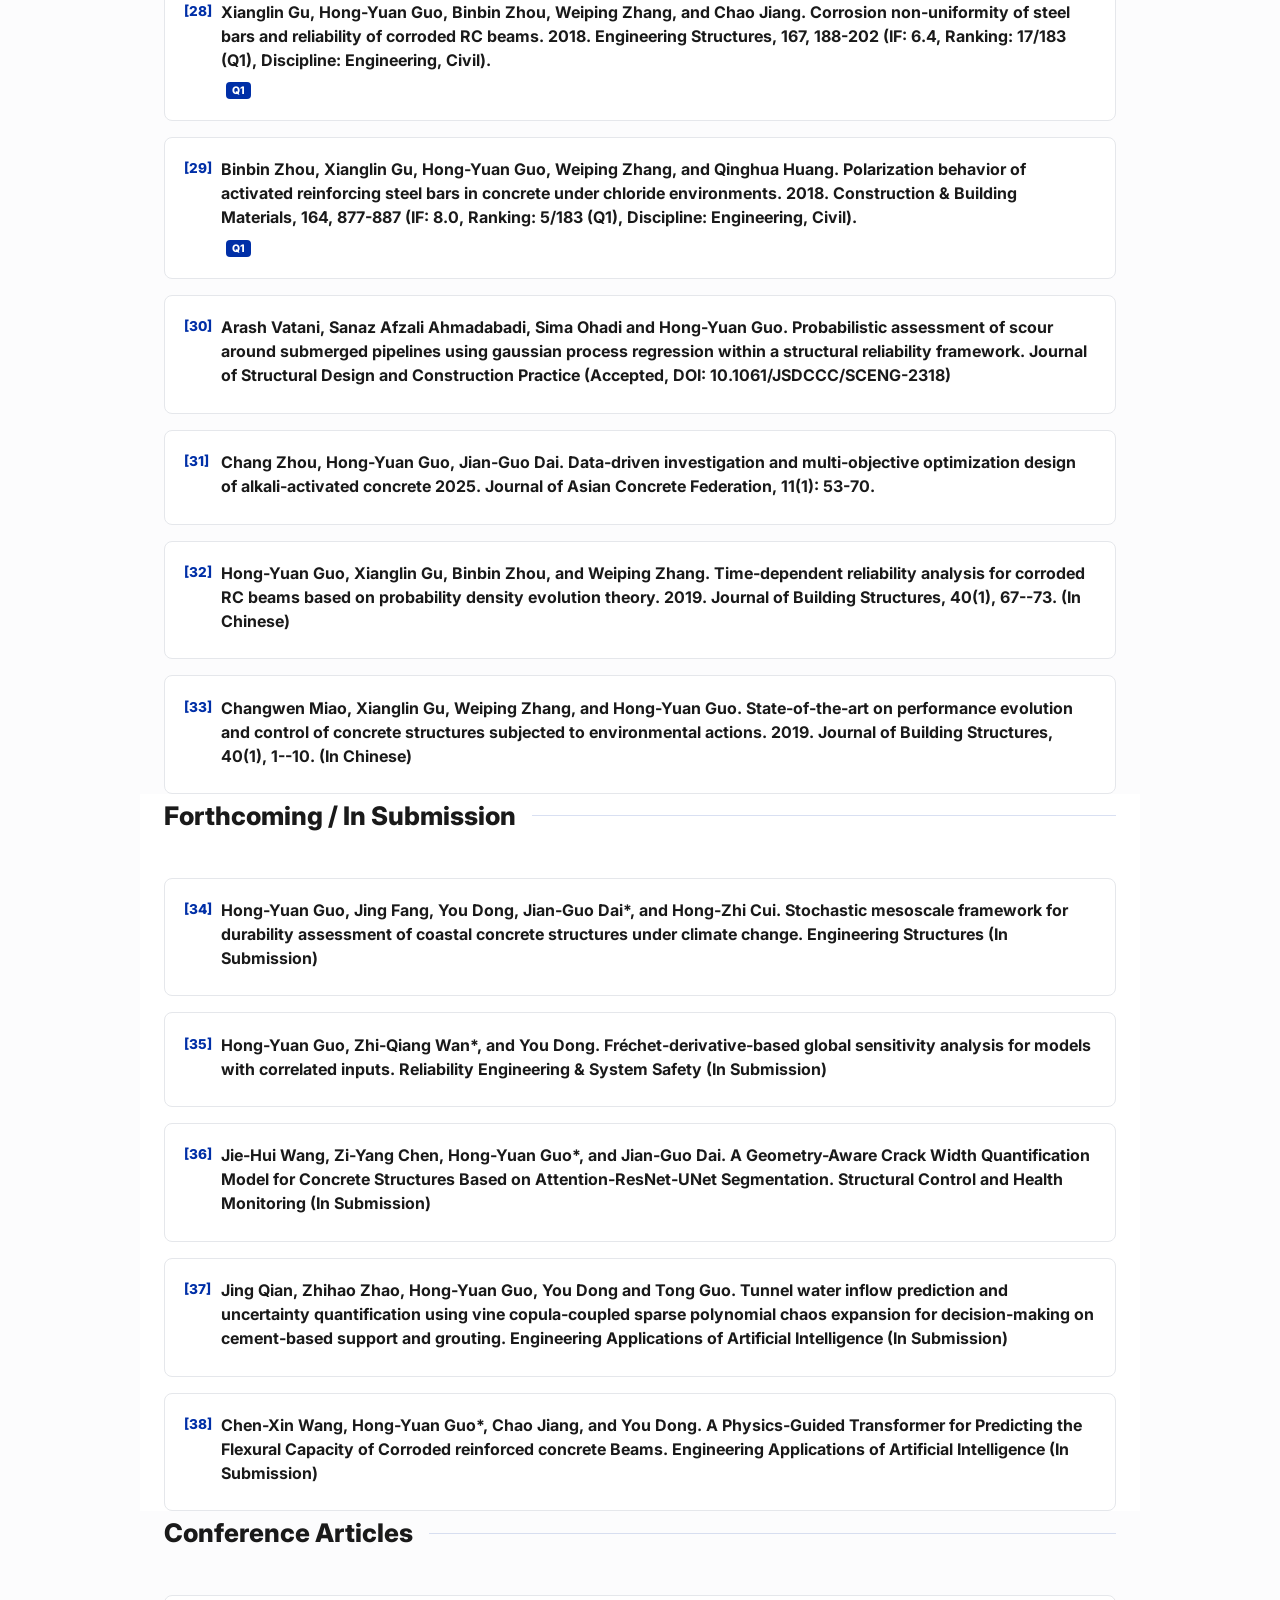
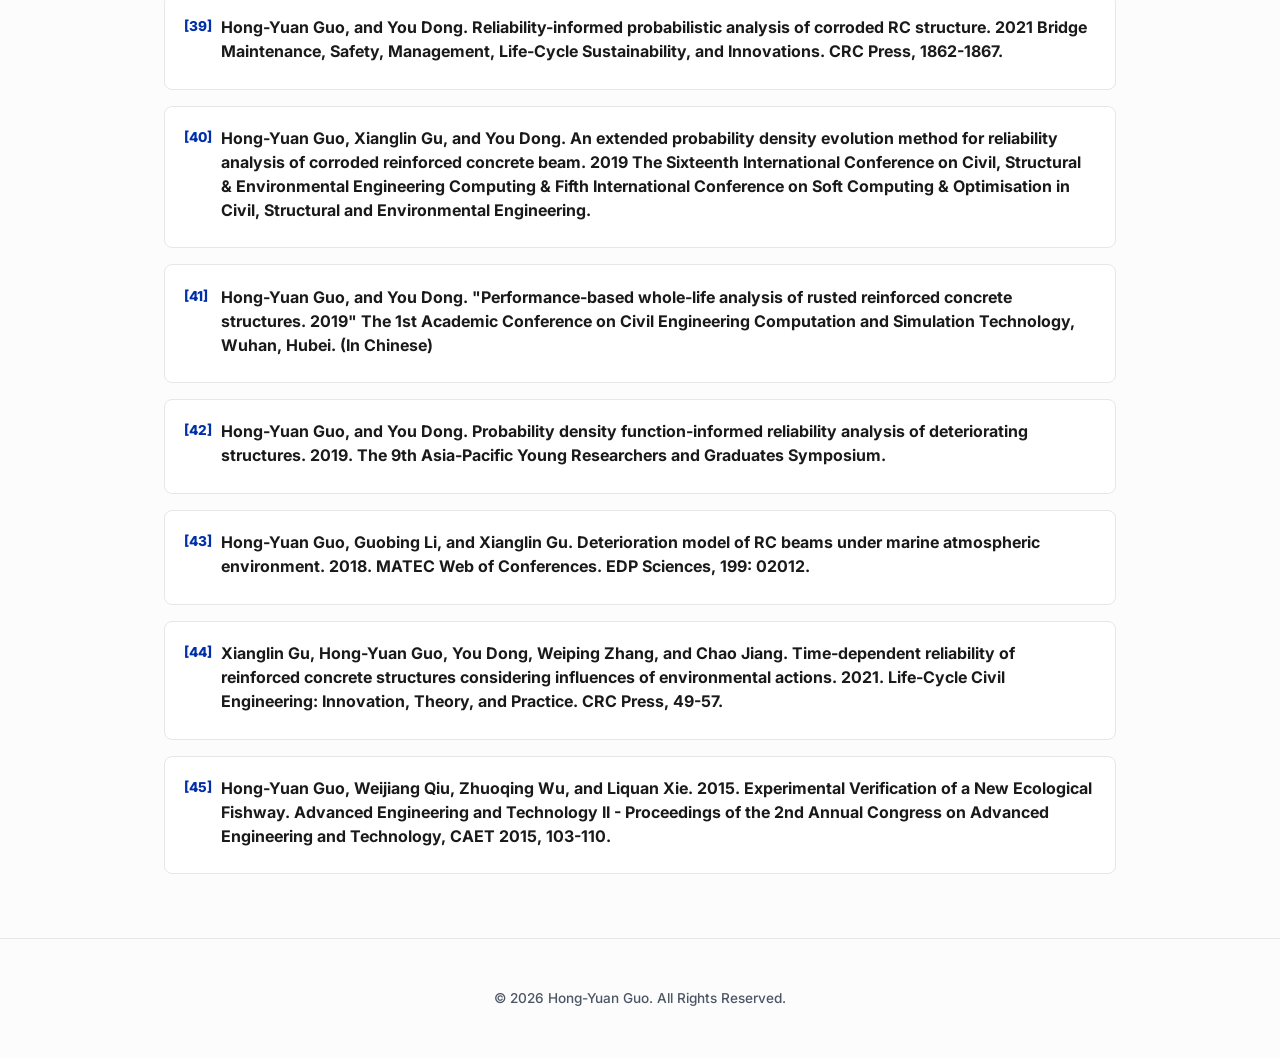
==== commit 6aebeaa2: "Improve publications page: add numbering, bold author name, update IF values - Add sequential articl" ====
--- a/publications.html
+++ b/publications.html
@@ -4,7 +4,7 @@
     <meta charset="UTF-8">
     <meta name="viewport" content="width=device-width, initial-scale=1.0">
     <title>Full Publications | Dr. Hong-Yuan Guo</title>
-    <link rel="stylesheet" href="style.css?v=1.4">
+    <link rel="stylesheet" href="style.css?v=1.5">
     <link href="https://fonts.googleapis.com/css2?family=Inter:wght@400;600;700;800;900&display=swap" rel="stylesheet">
 </head>
 <body>
@@ -32,7 +32,7 @@
             <h1 class="hero-title" style="font-size: 2.5rem;">Full List of Publications</h1>
             <p style="color: var(--text-secondary);">Chronological list of peer-reviewed journal articles, conference papers, and forthcoming research.</p>
         </div>
-    <section class="container"><div class="section-header"><h2>Journal Articles</h2><div class="line"></div></div><div class="pub-list"><div class="pub-item"><a href="https://doi.org/10.1016/j.istruc.2026.112287" target="_blank" class="pub-title" style="text-decoration:none;">Jing Qian, Zhihao Zhao, Hang Liu, Ruijun Zhang, Hong-Yuan Guo, You Dong, and Tong Guo. Life-cycle sustainability and resilience assessment of SMA washer-based rocking bridge considering stochastic system vulnerability aggregation and nonstationary recurrent earthquakes. 2026. Structures, 90, 112287 (IF: 4.3, Ranking: 36/183 (Q1), Discipline: Engineering, Civil)</a><div class="pub-meta"><span class="tag-q1">Q1</span></div></div><div class="pub-item"><a href="https://doi.org/10.1016/j.istruc.2026.111920" target="_blank" class="pub-title" style="text-decoration:none;">Jing Qian, Hong-Yuan Guo*, You Dong, and Tong Guo. Life-cycle probabilistic seismic resilience assessment of RC frames under marine environmental and earthquake actions. 2026. Structures, 88, 111920 (IF: 4.3, Ranking: 36/183 (Q1), Discipline: Engineering, Civil)</a><div class="pub-meta"><span class="tag-q1">Q1</span></div></div><div class="pub-item"><span class="pub-title">Jiaxin Zhang, Hong-Yuan Guo*, You Dong, and Emilio Bastidas-Arteaga. Coupling aerodynamic wake effects with corrosion-fatigue degradation for system-level reliability assessment of floating offshore wind farms. 2026. Renewable Energy, 269, 125884 (IF: 9.1, Ranking: 22/178 (Q1), Discipline: Energy &amp; Fuels)</span><div class="pub-meta"><span class="tag-q1">Q1</span></div></div><div class="pub-item"><a href="https://scholar.google.com/citations?view_op=view_citation&hl=zh-CN&user=Wj_d9BwAAAAJ&citation_for_view=Wj_d9BwAAAAJ:Wp0gIr-vW9MC" target="_blank" class="pub-title" style="text-decoration:none;">Hong-Yuan Guo, Bai-Xi Chen*, Meng-Ze Lyu, Xiao-Hua Bao, Hong-Zhi Cui, Yi-yi Zhou, and Lei Yang. Probabilistic and global sensitivity analysis for 3D concrete printing: A point-evolution and Fréchet-derivative framework. Structures, 88, 111834 (IF: 4.3, Ranking:36/183 (Q1), Discipline: Engineering, Civil)</a><div class="pub-meta"><span class="tag-q1">Q1</span></div></div><div class="pub-item"><a href="https://scholar.google.com/citations?view_op=view_citation&hl=zh-CN&user=Wj_d9BwAAAAJ&citation_for_view=Wj_d9BwAAAAJ:4DMP91E08xMC" target="_blank" class="pub-title" style="text-decoration:none;">Ruiwei Feng, Hong-Yuan Guo*, You Dong, and Ahmed Y. Elghazouli. Long-term seismic resilience and sustainability prediction of coastal highway bridges subjected to atmospheric chloride-induced corrosion. Structures, 86, 1114333 (IF: 4.3, Ranking:36/183 (Q1), Discipline: Engineering, Civil)</a><div class="pub-meta"><span class="tag-q1">Q1</span></div></div><div class="pub-item"><a href="https://scholar.google.com/citations?view_op=view_citation&hl=zh-CN&user=Wj_d9BwAAAAJ&citation_for_view=Wj_d9BwAAAAJ:qxL8FJ1GzNcC" target="_blank" class="pub-title" style="text-decoration:none;">Hong-Yuan Guo, Jafar Jafari-Asl, Jian-Guo Dai, You Dong, Jing Fang, Hongzhi Cui. Life-cycle performance evaluation framework for GFRP-reinforced concrete structures subject to marine environment. Engineering Structures, 348, 121762 (IF: 6.4, Ranking:17/183 (Q1), Discipline: Engineering, Civil)</a><div class="pub-meta"><span class="tag-q1">Q1</span></div></div><div class="pub-item"><span class="pub-title">Hong-Yuan Guo, Jiaxin Zhang, You Dong*, and Dan M. Frangopol. LSTM-augmented probability-informed neural network-driven evolution estimation for time-dependent reliability analysis. Structural Safety, 118, 102652 (IF: 6.3, Ranking: 19/138 (Q1), Discipline: Engineering, Civil).</span><div class="pub-meta"><span class="tag-q1">Q1</span></div></div><div class="pub-item"><span class="pub-title">Xiaoming Lei, Hong-Yuan Guo*, You Dong, and Emilio Bastidas-Arteaga. Life-Cycle Performance Prediction and Interpretation for Coastal and Marine Prestressed Concrete Beams Using Active Learning-Enhanced Bayesian Neural Networks. Reliability Engineering & System Safety, Volume 265, Part B, 111557 (IF: 11 Ranking: 3/69(Q1) & 2/106(Q1), Disciplines: Engineering, Industrial; Operations Research & Management Science).</span><div class="pub-meta"><span class="tag-q1">Q1</span></div></div><div class="pub-item"><span class="pub-title">Chenxin Wang, Hong-Yuan Guo*, Chao Jiang, and You Dong. Physics guided neural network framework for predicting shear strength of corroded reinforced concrete beams. Engineering Failure Analysis, 181, 109970 (IF: 5.7, Ranking: 20/182(Q1), Discipline: Engineering, Mechanical)</span><div class="pub-meta"><span class="tag-q1">Q1</span></div></div><div class="pub-item"><span class="pub-title">Jiaxin Zhang, Hong-Yuan Guo*, Jafar Jafari-Asl, You Dong, Emilio Bastidas-Arteaga, and Hongzhi Cui. Multi-physical driven time-dependent reliability analysis framework for reinforced concrete floating wind turbine foundations considering climate change. 2025. Thin-Walled Structures, 213, 113309 (IF: 5.7, 16/182 (Q1), Discipline: Engineering, Civil).</span><div class="pub-meta"><span class="tag-q1">Q1</span></div></div><div class="pub-item"><a href="https://scholar.google.com/citations?view_op=view_citation&hl=zh-CN&user=Wj_d9BwAAAAJ&citation_for_view=Wj_d9BwAAAAJ:YOwf2qJgpHMC" target="_blank" class="pub-title" style="text-decoration:none;">Jafar Jafari-Asl, You Dong, and Hong-Yuan Guo*. Enhancing structural reliability through AI-driven control variates and subset simulation. 2025. ASCE-ASME Journal of Risk and Uncertainty in Engineering Systems, Part A: Civil Engineering, 11(4), 04025056 (IF: 2.7, Ranking: 73/181 (Q2), Discipline: Engineering, Civil)</a><div class="pub-meta"><span class="tag-q1" style="background:#6b7280">Q2</span></div></div><div class="pub-item"><span class="pub-title">Hong-Yuan Guo, Rui-Wei Feng, You Dong, and Paolo Gardoni. Life-cycle seismic resilience prediction of sea-crossing highway bridges exposed to chloride-induced corrosion in marine environments. 2024. Structural Safety, 111, 102523 (IF: 5.712, Ranking: 19/138 (Q1), Discipline: Engineering, Civil).</span><div class="pub-meta"><span class="tag-q1">Q1</span></div></div><div class="pub-item"><span class="pub-title">Hong-Yuan Guo, You Dong, Emilio Bastidas-Arteaga, Xiaoming Lei. Life-cycle performance prediction and interpretation for coastal and marine RC structures: An ensemble learning framework. 2024. Structural Safety, 110, 102496 (IF: 5.712, Ranking: 19/138 (Q1), Discipline: Engineering, Civil).</span><div class="pub-meta"><span class="tag-q1">Q1</span></div></div><div class="pub-item"><span class="pub-title">Hong-Yuan Guo, Jia-Xin Zhang, You Dong, and Dan M. Frangopol, Probability-informed neural network-driven point-evolution kernel density estimation for time-dependent reliability analysis. 2024. Reliability Engineering and System Safety, 249, 110234 (IF: 8.1, Ranking: 5/192 (Q1) & 21/355 (Q1), Discipline: Engineering, Industrial).</span><div class="pub-meta"><span class="tag-q1">Q1</span></div></div><div class="pub-item"><span class="pub-title">Hong-Yuan Guo, You Dong, Emilio Bastidas-Arteaga, Mixed Bayesian Network for reliability assessment of RC structures subject to environmental actions. 2023. Structural Safety, 106, 102392 (IF: 5.712, Ranking: 19/138 (Q1), Discipline: Engineering, Civil).</span><div class="pub-meta"><span class="tag-q1">Q1</span></div></div><div class="pub-item"><a href="https://scholar.google.com/citations?view_op=view_citation&hl=zh-CN&user=Wj_d9BwAAAAJ&citation_for_view=Wj_d9BwAAAAJ:hqOjcs7Dif8C" target="_blank" class="pub-title" style="text-decoration:none;">Hong-Yuan Guo, Chao Jiang, Xiang-Lin Gu, You Dong, and Wei-Ping Zhang. Time-dependent reliability analysis of reinforced concrete beams considering marine environmental actions. 2023. Engineering Structures, 288, 116252 (IF: 5.582, Ranking: 20/138 (Q1), Discipline: Engineering, Civil).</a><div class="pub-meta"><span class="tag-q1">Q1</span></div></div><div class="pub-item"><a href="https://scholar.google.com/citations?view_op=view_citation&hl=zh-CN&user=Wj_d9BwAAAAJ&citation_for_view=Wj_d9BwAAAAJ:Se3iqnhoufwC" target="_blank" class="pub-title" style="text-decoration:none;">Hong-Yuan Guo, You Dong, and Paolo Gardoni. Adaptive subset simulation for time-dependent small failure probability incorporating first failure time and single-loop surrogate model. 2023. Structural Safety, 102, 102327 (IF: 5.712, Ranking: 19/138 (Q1), Discipline: Engineering, Civil).</a><div class="pub-meta"><span class="tag-q1">Q1</span></div></div><div class="pub-item"><span class="pub-title">Li, Yaohan, You Dong, and Hong-Yuan Guo. Copula-based multivariate renewal model for life-cycle analysis of civil infrastructure considering multiple dependent deterioration processes. 2023. Reliability Engineering & System Safety, 231, 108992 (IF: 7.247, Ranking: 11/50 (Q1), Discipline: Engineering, Industrial).</span><div class="pub-meta"><span class="tag-q1">Q1</span></div></div><div class="pub-item"><span class="pub-title">Leng, Yubing, Qingfeng Xu, Mingqian Wang, Hong-Yuan Guo, Kent A. Harries, and Lingzhu Chen. Experimental study of withdrawal behavior of self-tapping screws in laminated bamboo. 2023. Construction and Building Materials, 363, 129890 (IF: 7.693, Ranking: 5/138 (Q1), Discipline: Engineering, Civil).</span><div class="pub-meta"><span class="tag-q1">Q1</span></div></div><div class="pub-item"><span class="pub-title">Hong-Yuan Guo, and You Dong. Dynamic Bayesian Network for durability of reinforced concrete structures in long-term environmental exposures. 2022. Engineering Failure Analysis, 142, 106821 (IF: 3.634, Ranking: 44/137 (Q2), Discipline: Engineering, Mechanical).</span><div class="pub-meta"><span class="tag-q1" style="background:#6b7280">Q2</span></div></div><div class="pub-item"><span class="pub-title">Jing Qian, Yue Zheng, You Dong, Honglei Wu, Hong-Yuan Guo, Jiaxin Zhang. Sustainability and resilience of steel-shape memory alloy reinforced concrete bridge under compound earthquakes and functional deterioration within entire life-cycle. 2022. Engineering Structures, 271, 114937 (IF: 5.582, Ranking: 20/138 (Q1), Discipline: Engineering, Civil).</span><div class="pub-meta"><span class="tag-q1">Q1</span></div></div><div class="pub-item"><span class="pub-title">Hong-Yuan Guo, You Dong, and Paolo Gardoni. Efficient subset simulation for rare-event integrating point-evolution kernel density and adaptive polynomial chaos kriging. 2021. Mechanical Systems and Signal Processing, 169, 108762 (IF: 8.934, Ranking: 4/137 (Q1), Discipline: Engineering, Mechanical).</span><div class="pub-meta"><span class="tag-q1">Q1</span></div></div><div class="pub-item"><span class="pub-title">Hong-Yuan Guo, You Dong, Paolo Gardoni and Xianglin Gu. Time-Dependent Reliability Analysis Based on Point-Evolution Kernel Density Estimation: Comprehensive Approach with Continuous and Shock Deterioration and Maintenance. 2021. ASCE-ASME Journal of Risk and Uncertainty in Engineering Systems, Part A: Civil Engineering, 7, 04021032 (IF: 3.084, Ranking: 63/138 (Q2), Discipline: Engineering, Civil).</span><div class="pub-meta"><span class="tag-q1" style="background:#6b7280">Q2</span></div></div><div class="pub-item"><a href="https://scholar.google.com/citations?view_op=view_citation&hl=zh-CN&user=Wj_d9BwAAAAJ&citation_for_view=Wj_d9BwAAAAJ:zYLM7Y9cAGgC" target="_blank" class="pub-title" style="text-decoration:none;">Hong-Yuan Guo, You Dong, Emilio Bastidas-Arteaga and Xianglin Gu. Probabilistic Failure Analysis, Performance Assessment, and Sensitivity Analysis of Corroded Reinforced Concrete Structures. 2021. Engineering Failure Analysis, 124, 105328 (IF: 3.634, Ranking: 44/137 (Q2), Discipline: Engineering, Mechanical).</a><div class="pub-meta"><span class="tag-q1" style="background:#6b7280">Q2</span></div></div><div class="pub-item"><a href="https://scholar.google.com/citations?view_op=view_citation&hl=zh-CN&user=Wj_d9BwAAAAJ&citation_for_view=Wj_d9BwAAAAJ:W7OEmFMy1HYC" target="_blank" class="pub-title" style="text-decoration:none;">Menghan Zhao, You Dong, and Hong-Yuan Guo. Comparative life cycle assessment of composite structures incorporating uncertainty and global sensitivity analysis. 2021. Engineering Structures, 242, 112394 (IF: 5.582, Ranking: 20/138 (Q1), Discipline: Engineering, Civil).</a><div class="pub-meta"><span class="tag-q1">Q1</span></div></div><div class="pub-item"><span class="pub-title">Hong-Yuan Guo, You Dong, and Xianglin Gu. Two-step translation method for time-dependent reliability of structures subject to both continuous deterioration and sudden events. 2020. Engineering Structures, 225, 111291 (IF: 5.582, Ranking: 20/138 (Q1), Discipline: Engineering, Civil).</span><div class="pub-meta"><span class="tag-q1">Q1</span></div></div><div class="pub-item"><a href="https://scholar.google.com/citations?view_op=view_citation&hl=zh-CN&user=Wj_d9BwAAAAJ&citation_for_view=Wj_d9BwAAAAJ:UeHWp8X0CEIC" target="_blank" class="pub-title" style="text-decoration:none;">Hong-Yuan Guo, You Dong, and Xianglin Gu. Durability assessment of reinforced concrete structures considering global warming: A performance-based engineering and experimental approach. 2020. Construction and Building Materials, 233, 117251 (IF: 7.693, Ranking: 5/138 (Q1), Discipline: Engineering, Civil).</a><div class="pub-meta"><span class="tag-q1">Q1</span></div></div><div class="pub-item"><a href="https://scholar.google.com/citations?view_op=view_citation&hl=zh-CN&user=Wj_d9BwAAAAJ&citation_for_view=Wj_d9BwAAAAJ:u-x6o8ySG0sC" target="_blank" class="pub-title" style="text-decoration:none;">Xianglin Gu, Hong-Yuan Guo, Binbin Zhou, Weiping Zhang, and Chao Jiang. Corrosion non-uniformity of steel bars and reliability of corroded RC beams. 2018. Engineering Structures, 167, 188-202 (IF: 5.582, Ranking: 20/138 (Q1), Discipline: Engineering, Civil).</a><div class="pub-meta"><span class="tag-q1">Q1</span></div></div><div class="pub-item"><a href="https://scholar.google.com/citations?view_op=view_citation&hl=zh-CN&user=Wj_d9BwAAAAJ&citation_for_view=Wj_d9BwAAAAJ:u5HHmVD_uO8C" target="_blank" class="pub-title" style="text-decoration:none;">Binbin Zhou, Xianglin Gu, Hong-Yuan Guo, Weiping Zhang, and Qinghua Huang. Polarization behavior of activated reinforcing steel bars in concrete under chloride environments. 2018. Construction & Building Materials, 164, 877-887 (IF: 7.693, Ranking: 5/138 (Q1), Discipline: Engineering, Civil).</a><div class="pub-meta"><span class="tag-q1">Q1</span></div></div><div class="pub-item"><span class="pub-title">Arash Vatani, Sanaz Afzali Ahmadabadi, Sima Ohadi and Hong-Yuan Guo. Probabilistic assessment of scour around submerged pipelines using gaussian process regression within a structural reliability framework. Journal of Structural Design and Construction Practice (Accepted, DOI: 10.1061/JSDCCC/SCENG-2318)</span><div class="pub-meta"></div></div><div class="pub-item"><a href="https://scholar.google.com/citations?view_op=view_citation&hl=zh-CN&user=Wj_d9BwAAAAJ&citation_for_view=Wj_d9BwAAAAJ:KlAtU1dfN6UC" target="_blank" class="pub-title" style="text-decoration:none;">Chang Zhou, Hong-Yuan Guo, Jian-Guo Dai. Data-driven investigation and multi-objective optimization design of alkali-activated concrete 2025. Journal of Asian Concrete Federation, 11(1): 53-70.</a><div class="pub-meta"></div></div><div class="pub-item"><span class="pub-title">Hong-Yuan Guo, Xianglin Gu, Binbin Zhou, and Weiping Zhang. Time-dependent reliability analysis for corroded RC beams based on probability density evolution theory. 2019. Journal of Building Structures, 40(1), 67--73. (In Chinese)</span><div class="pub-meta"></div></div><div class="pub-item"><span class="pub-title">Changwen Miao, Xianglin Gu, Weiping Zhang, and Hong-Yuan Guo. State-of-the-art on performance evolution and control of concrete structures subjected to environmental actions. 2019. Journal of Building Structures, 40(1), 1--10. (In Chinese)</span><div class="pub-meta"></div></div></div></section><section class="container section-alt"><div class="section-header"><h2>Forthcoming / In Submission</h2><div class="line"></div></div><div class="pub-list"><div class="pub-item"><span class="pub-title">Hong-Yuan Guo, Jing Fang, You Dong, Jian-Guo Dai*, and Hong-Zhi Cui. Stochastic mesoscale framework for durability assessment of coastal concrete structures under climate change. Engineering Structures (In Submission)</span></div><div class="pub-item"><span class="pub-title">Hong-Yuan Guo, Zhi-Qiang Wan*, and You Dong. Fréchet-derivative-based global sensitivity analysis for models with correlated inputs. Reliability Engineering & System Safety (In Submission)</span></div><div class="pub-item"><span class="pub-title">Jie-Hui Wang, Zi-Yang Chen, Hong-Yuan Guo*, and Jian-Guo Dai. A Geometry-Aware Crack Width Quantification Model for Concrete Structures Based on Attention-ResNet-UNet Segmentation. Structural Control and Health Monitoring (In Submission)</span></div><div class="pub-item"><span class="pub-title">Jing Qian, Zhihao Zhao, Hong-Yuan Guo, You Dong and Tong Guo. Tunnel water inflow prediction and uncertainty quantification using vine copula-coupled sparse polynomial chaos expansion for decision-making on cement-based support and grouting. Engineering Applications of Artificial Intelligence (In Submission)</span></div><div class="pub-item"><span class="pub-title">Chen-Xin Wang, Hong-Yuan Guo*, Chao Jiang, and You Dong. A Physics-Guided Transformer for Predicting the Flexural Capacity of Corroded reinforced concrete Beams. Engineering Applications of Artificial Intelligence (In Submission)</span></div></div></section><section class="container"><div class="section-header"><h2>Conference Articles</h2><div class="line"></div></div><div class="pub-list"><div class="pub-item"><a href="https://scholar.google.com/citations?view_op=view_citation&hl=zh-CN&user=Wj_d9BwAAAAJ&citation_for_view=Wj_d9BwAAAAJ:Y0pCki6q_DkC" target="_blank" class="pub-title" style="text-decoration:none;">Hong-Yuan Guo, and You Dong. Reliability-informed probabilistic analysis of corroded RC structure. 2021 Bridge Maintenance, Safety, Management, Life-Cycle Sustainability, and Innovations. CRC Press, 1862-1867.</a></div><div class="pub-item"><span class="pub-title">Hong-Yuan Guo, Xianglin Gu, and You Dong. An extended probability density evolution method for reliability analysis of corroded reinforced concrete beam. 2019 The Sixteenth International Conference on Civil, Structural & Environmental Engineering Computing & Fifth International Conference on Soft Computing & Optimisation in Civil, Structural and Environmental Engineering.</span></div><div class="pub-item"><span class="pub-title">Hong-Yuan Guo, and You Dong. "Performance-based whole-life analysis of rusted reinforced concrete structures. 2019" The 1st Academic Conference on Civil Engineering Computation and Simulation Technology, Wuhan, Hubei. (In Chinese)</span></div><div class="pub-item"><span class="pub-title">Hong-Yuan Guo, and You Dong. Probability density function-informed reliability analysis of deteriorating structures. 2019. The 9th Asia-Pacific Young Researchers and Graduates Symposium.</span></div><div class="pub-item"><a href="https://scholar.google.com/citations?view_op=view_citation&hl=zh-CN&user=Wj_d9BwAAAAJ&citation_for_view=Wj_d9BwAAAAJ:d1gkVwhDpl0C" target="_blank" class="pub-title" style="text-decoration:none;">Hong-Yuan Guo, Guobing Li, and Xianglin Gu. Deterioration model of RC beams under marine atmospheric environment. 2018. MATEC Web of Conferences. EDP Sciences, 199: 02012.</a></div><div class="pub-item"><a href="https://scholar.google.com/citations?view_op=view_citation&hl=zh-CN&user=Wj_d9BwAAAAJ&citation_for_view=Wj_d9BwAAAAJ:Tyk-4Ss8FVUC" target="_blank" class="pub-title" style="text-decoration:none;">Xianglin Gu, Hong-Yuan Guo, You Dong, Weiping Zhang, and Chao Jiang. Time-dependent reliability of reinforced concrete structures considering influences of environmental actions. 2021. Life-Cycle Civil Engineering: Innovation, Theory, and Practice. CRC Press, 49-57.</a></div><div class="pub-item"><a href="https://scholar.google.com/citations?view_op=view_citation&hl=zh-CN&user=Wj_d9BwAAAAJ&citation_for_view=Wj_d9BwAAAAJ:9yKSN-GCB0IC" target="_blank" class="pub-title" style="text-decoration:none;">Hong-Yuan Guo, Weijiang Qiu, Zhuoqing Wu, and Liquan Xie. 2015. Experimental Verification of a New Ecological Fishway. Advanced Engineering and Technology II - Proceedings of the 2nd Annual Congress on Advanced Engineering and Technology, CAET 2015, 103-110.</a></div></div></section>
+    <section class="container"><div class="section-header"><h2>Journal Articles</h2><div class="line"></div></div><div class="pub-list"><div class="pub-item"><span class="pub-number">[1]</span><a href="https://doi.org/10.1016/j.istruc.2026.112287" target="_blank" class="pub-title" style="text-decoration:none;">Jing Qian, Zhihao Zhao, Hang Liu, Ruijun Zhang, <strong>Hong-Yuan Guo</strong>, You Dong, and Tong Guo. Life-cycle sustainability and resilience assessment of SMA washer-based rocking bridge considering stochastic system vulnerability aggregation and nonstationary recurrent earthquakes. 2026. Structures, 90, 112287 (IF: 4.3, Ranking: 36/183 (Q1), Discipline: Engineering, Civil)</a><div class="pub-meta"><span class="tag-q1">Q1</span></div></div><div class="pub-item"><span class="pub-number">[2]</span><a href="https://doi.org/10.1016/j.istruc.2026.111920" target="_blank" class="pub-title" style="text-decoration:none;">Jing Qian, <strong>Hong-Yuan Guo</strong>*, You Dong, and Tong Guo. Life-cycle probabilistic seismic resilience assessment of RC frames under marine environmental and earthquake actions. 2026. Structures, 88, 111920 (IF: 4.3, Ranking: 36/183 (Q1), Discipline: Engineering, Civil)</a><div class="pub-meta"><span class="tag-q1">Q1</span></div></div><div class="pub-item"><span class="pub-number">[3]</span><span class="pub-title">Jiaxin Zhang, <strong>Hong-Yuan Guo</strong>*, You Dong, and Emilio Bastidas-Arteaga. Coupling aerodynamic wake effects with corrosion-fatigue degradation for system-level reliability assessment of floating offshore wind farms. 2026. Renewable Energy, 269, 125884 (IF: 9.1, Ranking: 22/178 (Q1), Discipline: Energy &amp; Fuels)</span><div class="pub-meta"><span class="tag-q1">Q1</span></div></div><div class="pub-item"><span class="pub-number">[4]</span><a href="https://scholar.google.com/citations?view_op=view_citation&hl=zh-CN&user=Wj_d9BwAAAAJ&citation_for_view=Wj_d9BwAAAAJ:Wp0gIr-vW9MC" target="_blank" class="pub-title" style="text-decoration:none;"><strong>Hong-Yuan Guo</strong>, Bai-Xi Chen*, Meng-Ze Lyu, Xiao-Hua Bao, Hong-Zhi Cui, Yi-yi Zhou, and Lei Yang. Probabilistic and global sensitivity analysis for 3D concrete printing: A point-evolution and Fréchet-derivative framework. Structures, 88, 111834 (IF: 4.3, Ranking:36/183 (Q1), Discipline: Engineering, Civil)</a><div class="pub-meta"><span class="tag-q1">Q1</span></div></div><div class="pub-item"><span class="pub-number">[5]</span><a href="https://scholar.google.com/citations?view_op=view_citation&hl=zh-CN&user=Wj_d9BwAAAAJ&citation_for_view=Wj_d9BwAAAAJ:4DMP91E08xMC" target="_blank" class="pub-title" style="text-decoration:none;">Ruiwei Feng, <strong>Hong-Yuan Guo</strong>*, You Dong, and Ahmed Y. Elghazouli. Long-term seismic resilience and sustainability prediction of coastal highway bridges subjected to atmospheric chloride-induced corrosion. Structures, 86, 1114333 (IF: 4.3, Ranking:36/183 (Q1), Discipline: Engineering, Civil)</a><div class="pub-meta"><span class="tag-q1">Q1</span></div></div><div class="pub-item"><span class="pub-number">[6]</span><a href="https://scholar.google.com/citations?view_op=view_citation&hl=zh-CN&user=Wj_d9BwAAAAJ&citation_for_view=Wj_d9BwAAAAJ:qxL8FJ1GzNcC" target="_blank" class="pub-title" style="text-decoration:none;"><strong>Hong-Yuan Guo</strong>, Jafar Jafari-Asl, Jian-Guo Dai, You Dong, Jing Fang, Hongzhi Cui. Life-cycle performance evaluation framework for GFRP-reinforced concrete structures subject to marine environment. Engineering Structures, 348, 121762 (IF: 6.4, Ranking:17/183 (Q1), Discipline: Engineering, Civil)</a><div class="pub-meta"><span class="tag-q1">Q1</span></div></div><div class="pub-item"><span class="pub-number">[7]</span><span class="pub-title"><strong>Hong-Yuan Guo</strong>, Jiaxin Zhang, You Dong*, and Dan M. Frangopol. LSTM-augmented probability-informed neural network-driven evolution estimation for time-dependent reliability analysis. Structural Safety, 118, 102652 (IF: 6.3, Ranking: 19/138 (Q1), Discipline: Engineering, Civil).</span><div class="pub-meta"><span class="tag-q1">Q1</span></div></div><div class="pub-item"><span class="pub-number">[8]</span><span class="pub-title">Xiaoming Lei, <strong>Hong-Yuan Guo</strong>*, You Dong, and Emilio Bastidas-Arteaga. Life-Cycle Performance Prediction and Interpretation for Coastal and Marine Prestressed Concrete Beams Using Active Learning-Enhanced Bayesian Neural Networks. Reliability Engineering & System Safety, Volume 265, Part B, 111557 (IF: 11 Ranking: 3/69(Q1) & 2/106(Q1), Disciplines: Engineering, Industrial; Operations Research & Management Science).</span><div class="pub-meta"><span class="tag-q1">Q1</span></div></div><div class="pub-item"><span class="pub-number">[9]</span><span class="pub-title">Chenxin Wang, <strong>Hong-Yuan Guo</strong>*, Chao Jiang, and You Dong. Physics guided neural network framework for predicting shear strength of corroded reinforced concrete beams. Engineering Failure Analysis, 181, 109970 (IF: 5.7, Ranking: 20/182(Q1), Discipline: Engineering, Mechanical)</span><div class="pub-meta"><span class="tag-q1">Q1</span></div></div><div class="pub-item"><span class="pub-number">[10]</span><span class="pub-title">Jiaxin Zhang, <strong>Hong-Yuan Guo</strong>*, Jafar Jafari-Asl, You Dong, Emilio Bastidas-Arteaga, and Hongzhi Cui. Multi-physical driven time-dependent reliability analysis framework for reinforced concrete floating wind turbine foundations considering climate change. 2025. Thin-Walled Structures, 213, 113309 (IF: 6.6, Ranking: 16/182 (Q1), Discipline: Engineering, Civil).</span><div class="pub-meta"><span class="tag-q1">Q1</span></div></div><div class="pub-item"><span class="pub-number">[11]</span><a href="https://scholar.google.com/citations?view_op=view_citation&hl=zh-CN&user=Wj_d9BwAAAAJ&citation_for_view=Wj_d9BwAAAAJ:YOwf2qJgpHMC" target="_blank" class="pub-title" style="text-decoration:none;">Jafar Jafari-Asl, You Dong, and <strong>Hong-Yuan Guo</strong>*. Enhancing structural reliability through AI-driven control variates and subset simulation. 2025. ASCE-ASME Journal of Risk and Uncertainty in Engineering Systems, Part A: Civil Engineering, 11(4), 04025056 (IF: 2.7, Ranking: 73/181 (Q2), Discipline: Engineering, Civil)</a><div class="pub-meta"><span class="tag-q1" style="background:#6b7280">Q2</span></div></div><div class="pub-item"><span class="pub-number">[12]</span><span class="pub-title"><strong>Hong-Yuan Guo</strong>, Rui-Wei Feng, You Dong, and Paolo Gardoni. Life-cycle seismic resilience prediction of sea-crossing highway bridges exposed to chloride-induced corrosion in marine environments. 2024. Structural Safety, 111, 102523 (IF: 6.3, Ranking: 19/138 (Q1), Discipline: Engineering, Civil).</span><div class="pub-meta"><span class="tag-q1">Q1</span></div></div><div class="pub-item"><span class="pub-number">[13]</span><span class="pub-title"><strong>Hong-Yuan Guo</strong>, You Dong, Emilio Bastidas-Arteaga, Xiaoming Lei. Life-cycle performance prediction and interpretation for coastal and marine RC structures: An ensemble learning framework. 2024. Structural Safety, 110, 102496 (IF: 6.3, Ranking: 19/138 (Q1), Discipline: Engineering, Civil).</span><div class="pub-meta"><span class="tag-q1">Q1</span></div></div><div class="pub-item"><span class="pub-number">[14]</span><span class="pub-title"><strong>Hong-Yuan Guo</strong>, Jia-Xin Zhang, You Dong, and Dan M. Frangopol, Probability-informed neural network-driven point-evolution kernel density estimation for time-dependent reliability analysis. 2024. Reliability Engineering and System Safety, 249, 110234 (IF: 11.0, Ranking: 3/69 (Q1) & 2/106 (Q1), Discipline: Engineering, Industrial).</span><div class="pub-meta"><span class="tag-q1">Q1</span></div></div><div class="pub-item"><span class="pub-number">[15]</span><span class="pub-title"><strong>Hong-Yuan Guo</strong>, You Dong, Emilio Bastidas-Arteaga, Mixed Bayesian Network for reliability assessment of RC structures subject to environmental actions. 2023. Structural Safety, 106, 102392 (IF: 6.3, Ranking: 19/138 (Q1), Discipline: Engineering, Civil).</span><div class="pub-meta"><span class="tag-q1">Q1</span></div></div><div class="pub-item"><span class="pub-number">[16]</span><a href="https://scholar.google.com/citations?view_op=view_citation&hl=zh-CN&user=Wj_d9BwAAAAJ&citation_for_view=Wj_d9BwAAAAJ:hqOjcs7Dif8C" target="_blank" class="pub-title" style="text-decoration:none;"><strong>Hong-Yuan Guo</strong>, Chao Jiang, Xiang-Lin Gu, You Dong, and Wei-Ping Zhang. Time-dependent reliability analysis of reinforced concrete beams considering marine environmental actions. 2023. Engineering Structures, 288, 116252 (IF: 6.4, Ranking: 17/183 (Q1), Discipline: Engineering, Civil).</a><div class="pub-meta"><span class="tag-q1">Q1</span></div></div><div class="pub-item"><span class="pub-number">[17]</span><a href="https://scholar.google.com/citations?view_op=view_citation&hl=zh-CN&user=Wj_d9BwAAAAJ&citation_for_view=Wj_d9BwAAAAJ:Se3iqnhoufwC" target="_blank" class="pub-title" style="text-decoration:none;"><strong>Hong-Yuan Guo</strong>, You Dong, and Paolo Gardoni. Adaptive subset simulation for time-dependent small failure probability incorporating first failure time and single-loop surrogate model. 2023. Structural Safety, 102, 102327 (IF: 6.3, Ranking: 19/138 (Q1), Discipline: Engineering, Civil).</a><div class="pub-meta"><span class="tag-q1">Q1</span></div></div><div class="pub-item"><span class="pub-number">[18]</span><span class="pub-title">Li, Yaohan, You Dong, and <strong>Hong-Yuan Guo</strong>. Copula-based multivariate renewal model for life-cycle analysis of civil infrastructure considering multiple dependent deterioration processes. 2023. Reliability Engineering & System Safety, 231, 108992 (IF: 11.0, Ranking: 3/69 (Q1), Discipline: Engineering, Industrial).</span><div class="pub-meta"><span class="tag-q1">Q1</span></div></div><div class="pub-item"><span class="pub-number">[19]</span><span class="pub-title">Leng, Yubing, Qingfeng Xu, Mingqian Wang, <strong>Hong-Yuan Guo</strong>, Kent A. Harries, and Lingzhu Chen. Experimental study of withdrawal behavior of self-tapping screws in laminated bamboo. 2023. Construction and Building Materials, 363, 129890 (IF: 8.0, Ranking: 5/183 (Q1), Discipline: Engineering, Civil).</span><div class="pub-meta"><span class="tag-q1">Q1</span></div></div><div class="pub-item"><span class="pub-number">[20]</span><span class="pub-title"><strong>Hong-Yuan Guo</strong>, and You Dong. Dynamic Bayesian Network for durability of reinforced concrete structures in long-term environmental exposures. 2022. Engineering Failure Analysis, 142, 106821 (IF: 5.7, Ranking: 20/182 (Q1), Discipline: Engineering, Mechanical).</span><div class="pub-meta"><span class="tag-q1">Q1</span></div></div><div class="pub-item"><span class="pub-number">[21]</span><span class="pub-title">Jing Qian, Yue Zheng, You Dong, Honglei Wu, <strong>Hong-Yuan Guo</strong>, Jiaxin Zhang. Sustainability and resilience of steel-shape memory alloy reinforced concrete bridge under compound earthquakes and functional deterioration within entire life-cycle. 2022. Engineering Structures, 271, 114937 (IF: 6.4, Ranking: 17/183 (Q1), Discipline: Engineering, Civil).</span><div class="pub-meta"><span class="tag-q1">Q1</span></div></div><div class="pub-item"><span class="pub-number">[22]</span><span class="pub-title"><strong>Hong-Yuan Guo</strong>, You Dong, and Paolo Gardoni. Efficient subset simulation for rare-event integrating point-evolution kernel density and adaptive polynomial chaos kriging. 2021. Mechanical Systems and Signal Processing, 169, 108762 (IF: 8.9, Ranking: 4/182 (Q1), Discipline: Engineering, Mechanical).</span><div class="pub-meta"><span class="tag-q1">Q1</span></div></div><div class="pub-item"><span class="pub-number">[23]</span><span class="pub-title"><strong>Hong-Yuan Guo</strong>, You Dong, Paolo Gardoni and Xianglin Gu. Time-Dependent Reliability Analysis Based on Point-Evolution Kernel Density Estimation: Comprehensive Approach with Continuous and Shock Deterioration and Maintenance. 2021. ASCE-ASME Journal of Risk and Uncertainty in Engineering Systems, Part A: Civil Engineering, 7, 04021032 (IF: 2.7, Ranking: 73/181 (Q2), Discipline: Engineering, Civil).</span><div class="pub-meta"><span class="tag-q1" style="background:#6b7280">Q2</span></div></div><div class="pub-item"><span class="pub-number">[24]</span><a href="https://scholar.google.com/citations?view_op=view_citation&hl=zh-CN&user=Wj_d9BwAAAAJ&citation_for_view=Wj_d9BwAAAAJ:zYLM7Y9cAGgC" target="_blank" class="pub-title" style="text-decoration:none;"><strong>Hong-Yuan Guo</strong>, You Dong, Emilio Bastidas-Arteaga and Xianglin Gu. Probabilistic Failure Analysis, Performance Assessment, and Sensitivity Analysis of Corroded Reinforced Concrete Structures. 2021. Engineering Failure Analysis, 124, 105328 (IF: 5.7, Ranking: 20/182 (Q1), Discipline: Engineering, Mechanical).</a><div class="pub-meta"><span class="tag-q1">Q1</span></div></div><div class="pub-item"><span class="pub-number">[25]</span><a href="https://scholar.google.com/citations?view_op=view_citation&hl=zh-CN&user=Wj_d9BwAAAAJ&citation_for_view=Wj_d9BwAAAAJ:W7OEmFMy1HYC" target="_blank" class="pub-title" style="text-decoration:none;">Menghan Zhao, You Dong, and <strong>Hong-Yuan Guo</strong>. Comparative life cycle assessment of composite structures incorporating uncertainty and global sensitivity analysis. 2021. Engineering Structures, 242, 112394 (IF: 6.4, Ranking: 17/183 (Q1), Discipline: Engineering, Civil).</a><div class="pub-meta"><span class="tag-q1">Q1</span></div></div><div class="pub-item"><span class="pub-number">[26]</span><span class="pub-title"><strong>Hong-Yuan Guo</strong>, You Dong, and Xianglin Gu. Two-step translation method for time-dependent reliability of structures subject to both continuous deterioration and sudden events. 2020. Engineering Structures, 225, 111291 (IF: 6.4, Ranking: 17/183 (Q1), Discipline: Engineering, Civil).</span><div class="pub-meta"><span class="tag-q1">Q1</span></div></div><div class="pub-item"><span class="pub-number">[27]</span><a href="https://scholar.google.com/citations?view_op=view_citation&hl=zh-CN&user=Wj_d9BwAAAAJ&citation_for_view=Wj_d9BwAAAAJ:UeHWp8X0CEIC" target="_blank" class="pub-title" style="text-decoration:none;"><strong>Hong-Yuan Guo</strong>, You Dong, and Xianglin Gu. Durability assessment of reinforced concrete structures considering global warming: A performance-based engineering and experimental approach. 2020. Construction and Building Materials, 233, 117251 (IF: 8.0, Ranking: 5/183 (Q1), Discipline: Engineering, Civil).</a><div class="pub-meta"><span class="tag-q1">Q1</span></div></div><div class="pub-item"><span class="pub-number">[28]</span><a href="https://scholar.google.com/citations?view_op=view_citation&hl=zh-CN&user=Wj_d9BwAAAAJ&citation_for_view=Wj_d9BwAAAAJ:u-x6o8ySG0sC" target="_blank" class="pub-title" style="text-decoration:none;">Xianglin Gu, <strong>Hong-Yuan Guo</strong>, Binbin Zhou, Weiping Zhang, and Chao Jiang. Corrosion non-uniformity of steel bars and reliability of corroded RC beams. 2018. Engineering Structures, 167, 188-202 (IF: 6.4, Ranking: 17/183 (Q1), Discipline: Engineering, Civil).</a><div class="pub-meta"><span class="tag-q1">Q1</span></div></div><div class="pub-item"><span class="pub-number">[29]</span><a href="https://scholar.google.com/citations?view_op=view_citation&hl=zh-CN&user=Wj_d9BwAAAAJ&citation_for_view=Wj_d9BwAAAAJ:u5HHmVD_uO8C" target="_blank" class="pub-title" style="text-decoration:none;">Binbin Zhou, Xianglin Gu, <strong>Hong-Yuan Guo</strong>, Weiping Zhang, and Qinghua Huang. Polarization behavior of activated reinforcing steel bars in concrete under chloride environments. 2018. Construction & Building Materials, 164, 877-887 (IF: 8.0, Ranking: 5/183 (Q1), Discipline: Engineering, Civil).</a><div class="pub-meta"><span class="tag-q1">Q1</span></div></div><div class="pub-item"><span class="pub-number">[30]</span><span class="pub-title">Arash Vatani, Sanaz Afzali Ahmadabadi, Sima Ohadi and <strong>Hong-Yuan Guo</strong>. Probabilistic assessment of scour around submerged pipelines using gaussian process regression within a structural reliability framework. Journal of Structural Design and Construction Practice (Accepted, DOI: 10.1061/JSDCCC/SCENG-2318)</span><div class="pub-meta"></div></div><div class="pub-item"><span class="pub-number">[31]</span><a href="https://scholar.google.com/citations?view_op=view_citation&hl=zh-CN&user=Wj_d9BwAAAAJ&citation_for_view=Wj_d9BwAAAAJ:KlAtU1dfN6UC" target="_blank" class="pub-title" style="text-decoration:none;">Chang Zhou, <strong>Hong-Yuan Guo</strong>, Jian-Guo Dai. Data-driven investigation and multi-objective optimization design of alkali-activated concrete 2025. Journal of Asian Concrete Federation, 11(1): 53-70.</a><div class="pub-meta"></div></div><div class="pub-item"><span class="pub-number">[32]</span><span class="pub-title"><strong>Hong-Yuan Guo</strong>, Xianglin Gu, Binbin Zhou, and Weiping Zhang. Time-dependent reliability analysis for corroded RC beams based on probability density evolution theory. 2019. Journal of Building Structures, 40(1), 67--73. (In Chinese)</span><div class="pub-meta"></div></div><div class="pub-item"><span class="pub-number">[33]</span><span class="pub-title">Changwen Miao, Xianglin Gu, Weiping Zhang, and <strong>Hong-Yuan Guo</strong>. State-of-the-art on performance evolution and control of concrete structures subjected to environmental actions. 2019. Journal of Building Structures, 40(1), 1--10. (In Chinese)</span><div class="pub-meta"></div></div></div></section><section class="container section-alt"><div class="section-header"><h2>Forthcoming / In Submission</h2><div class="line"></div></div><div class="pub-list"><div class="pub-item"><span class="pub-number">[34]</span><span class="pub-title"><strong>Hong-Yuan Guo</strong>, Jing Fang, You Dong, Jian-Guo Dai*, and Hong-Zhi Cui. Stochastic mesoscale framework for durability assessment of coastal concrete structures under climate change. Engineering Structures (In Submission)</span></div><div class="pub-item"><span class="pub-number">[35]</span><span class="pub-title"><strong>Hong-Yuan Guo</strong>, Zhi-Qiang Wan*, and You Dong. Fréchet-derivative-based global sensitivity analysis for models with correlated inputs. Reliability Engineering & System Safety (In Submission)</span></div><div class="pub-item"><span class="pub-number">[36]</span><span class="pub-title">Jie-Hui Wang, Zi-Yang Chen, <strong>Hong-Yuan Guo</strong>*, and Jian-Guo Dai. A Geometry-Aware Crack Width Quantification Model for Concrete Structures Based on Attention-ResNet-UNet Segmentation. Structural Control and Health Monitoring (In Submission)</span></div><div class="pub-item"><span class="pub-number">[37]</span><span class="pub-title">Jing Qian, Zhihao Zhao, <strong>Hong-Yuan Guo</strong>, You Dong and Tong Guo. Tunnel water inflow prediction and uncertainty quantification using vine copula-coupled sparse polynomial chaos expansion for decision-making on cement-based support and grouting. Engineering Applications of Artificial Intelligence (In Submission)</span></div><div class="pub-item"><span class="pub-number">[38]</span><span class="pub-title">Chen-Xin Wang, <strong>Hong-Yuan Guo</strong>*, Chao Jiang, and You Dong. A Physics-Guided Transformer for Predicting the Flexural Capacity of Corroded reinforced concrete Beams. Engineering Applications of Artificial Intelligence (In Submission)</span></div></div></section><section class="container"><div class="section-header"><h2>Conference Articles</h2><div class="line"></div></div><div class="pub-list"><div class="pub-item"><span class="pub-number">[39]</span><a href="https://scholar.google.com/citations?view_op=view_citation&hl=zh-CN&user=Wj_d9BwAAAAJ&citation_for_view=Wj_d9BwAAAAJ:Y0pCki6q_DkC" target="_blank" class="pub-title" style="text-decoration:none;"><strong>Hong-Yuan Guo</strong>, and You Dong. Reliability-informed probabilistic analysis of corroded RC structure. 2021 Bridge Maintenance, Safety, Management, Life-Cycle Sustainability, and Innovations. CRC Press, 1862-1867.</a></div><div class="pub-item"><span class="pub-number">[40]</span><span class="pub-title"><strong>Hong-Yuan Guo</strong>, Xianglin Gu, and You Dong. An extended probability density evolution method for reliability analysis of corroded reinforced concrete beam. 2019 The Sixteenth International Conference on Civil, Structural & Environmental Engineering Computing & Fifth International Conference on Soft Computing & Optimisation in Civil, Structural and Environmental Engineering.</span></div><div class="pub-item"><span class="pub-number">[41]</span><span class="pub-title"><strong>Hong-Yuan Guo</strong>, and You Dong. "Performance-based whole-life analysis of rusted reinforced concrete structures. 2019" The 1st Academic Conference on Civil Engineering Computation and Simulation Technology, Wuhan, Hubei. (In Chinese)</span></div><div class="pub-item"><span class="pub-number">[42]</span><span class="pub-title"><strong>Hong-Yuan Guo</strong>, and You Dong. Probability density function-informed reliability analysis of deteriorating structures. 2019. The 9th Asia-Pacific Young Researchers and Graduates Symposium.</span></div><div class="pub-item"><span class="pub-number">[43]</span><a href="https://scholar.google.com/citations?view_op=view_citation&hl=zh-CN&user=Wj_d9BwAAAAJ&citation_for_view=Wj_d9BwAAAAJ:d1gkVwhDpl0C" target="_blank" class="pub-title" style="text-decoration:none;"><strong>Hong-Yuan Guo</strong>, Guobing Li, and Xianglin Gu. Deterioration model of RC beams under marine atmospheric environment. 2018. MATEC Web of Conferences. EDP Sciences, 199: 02012.</a></div><div class="pub-item"><span class="pub-number">[44]</span><a href="https://scholar.google.com/citations?view_op=view_citation&hl=zh-CN&user=Wj_d9BwAAAAJ&citation_for_view=Wj_d9BwAAAAJ:Tyk-4Ss8FVUC" target="_blank" class="pub-title" style="text-decoration:none;">Xianglin Gu, <strong>Hong-Yuan Guo</strong>, You Dong, Weiping Zhang, and Chao Jiang. Time-dependent reliability of reinforced concrete structures considering influences of environmental actions. 2021. Life-Cycle Civil Engineering: Innovation, Theory, and Practice. CRC Press, 49-57.</a></div><div class="pub-item"><span class="pub-number">[45]</span><a href="https://scholar.google.com/citations?view_op=view_citation&hl=zh-CN&user=Wj_d9BwAAAAJ&citation_for_view=Wj_d9BwAAAAJ:9yKSN-GCB0IC" target="_blank" class="pub-title" style="text-decoration:none;"><strong>Hong-Yuan Guo</strong>, Weijiang Qiu, Zhuoqing Wu, and Liquan Xie. 2015. Experimental Verification of a New Ecological Fishway. Advanced Engineering and Technology II - Proceedings of the 2nd Annual Congress on Advanced Engineering and Technology, CAET 2015, 103-110.</a></div></div></section>
     </main>
     <footer style="padding: 3rem 0; text-align: center; border-top: 1px solid var(--border-light); margin-top: 4rem;">
         <p style="color: var(--text-secondary); font-size: 0.85rem; font-weight: 500;">&copy; 2026 Hong-Yuan Guo. All Rights Reserved.</p>
--- a/style.css
+++ b/style.css
@@ -273,9 +273,20 @@
 
 .pub-item {
     padding: 1.2rem;
+    padding-left: 3.5rem;
     border: 1px solid var(--border-light);
     border-radius: 8px;
     background: var(--bg-alt);
+    position: relative;
+}
+
+.pub-number {
+    position: absolute;
+    left: 1.2rem;
+    top: 1.2rem;
+    font-weight: 800;
+    font-size: 0.85rem;
+    color: var(--primary-color);
 }
 
 .pub-title {
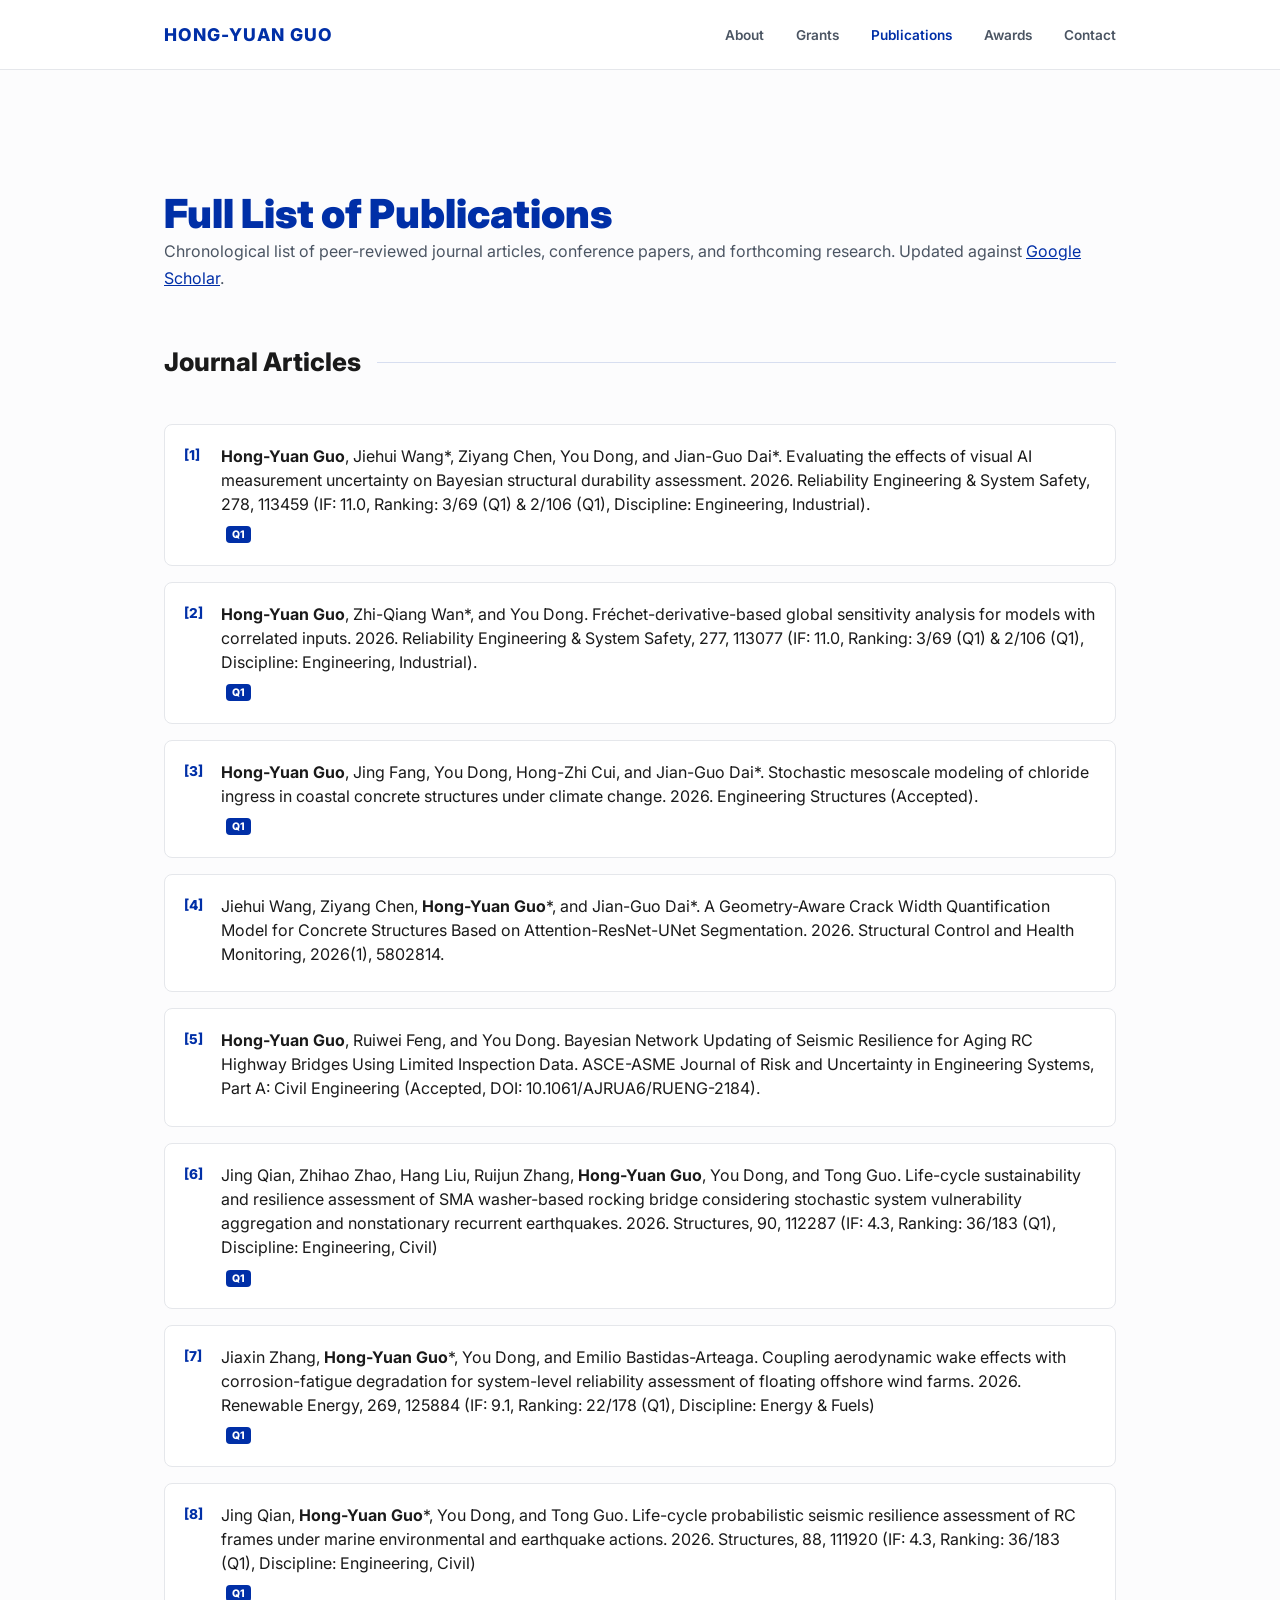
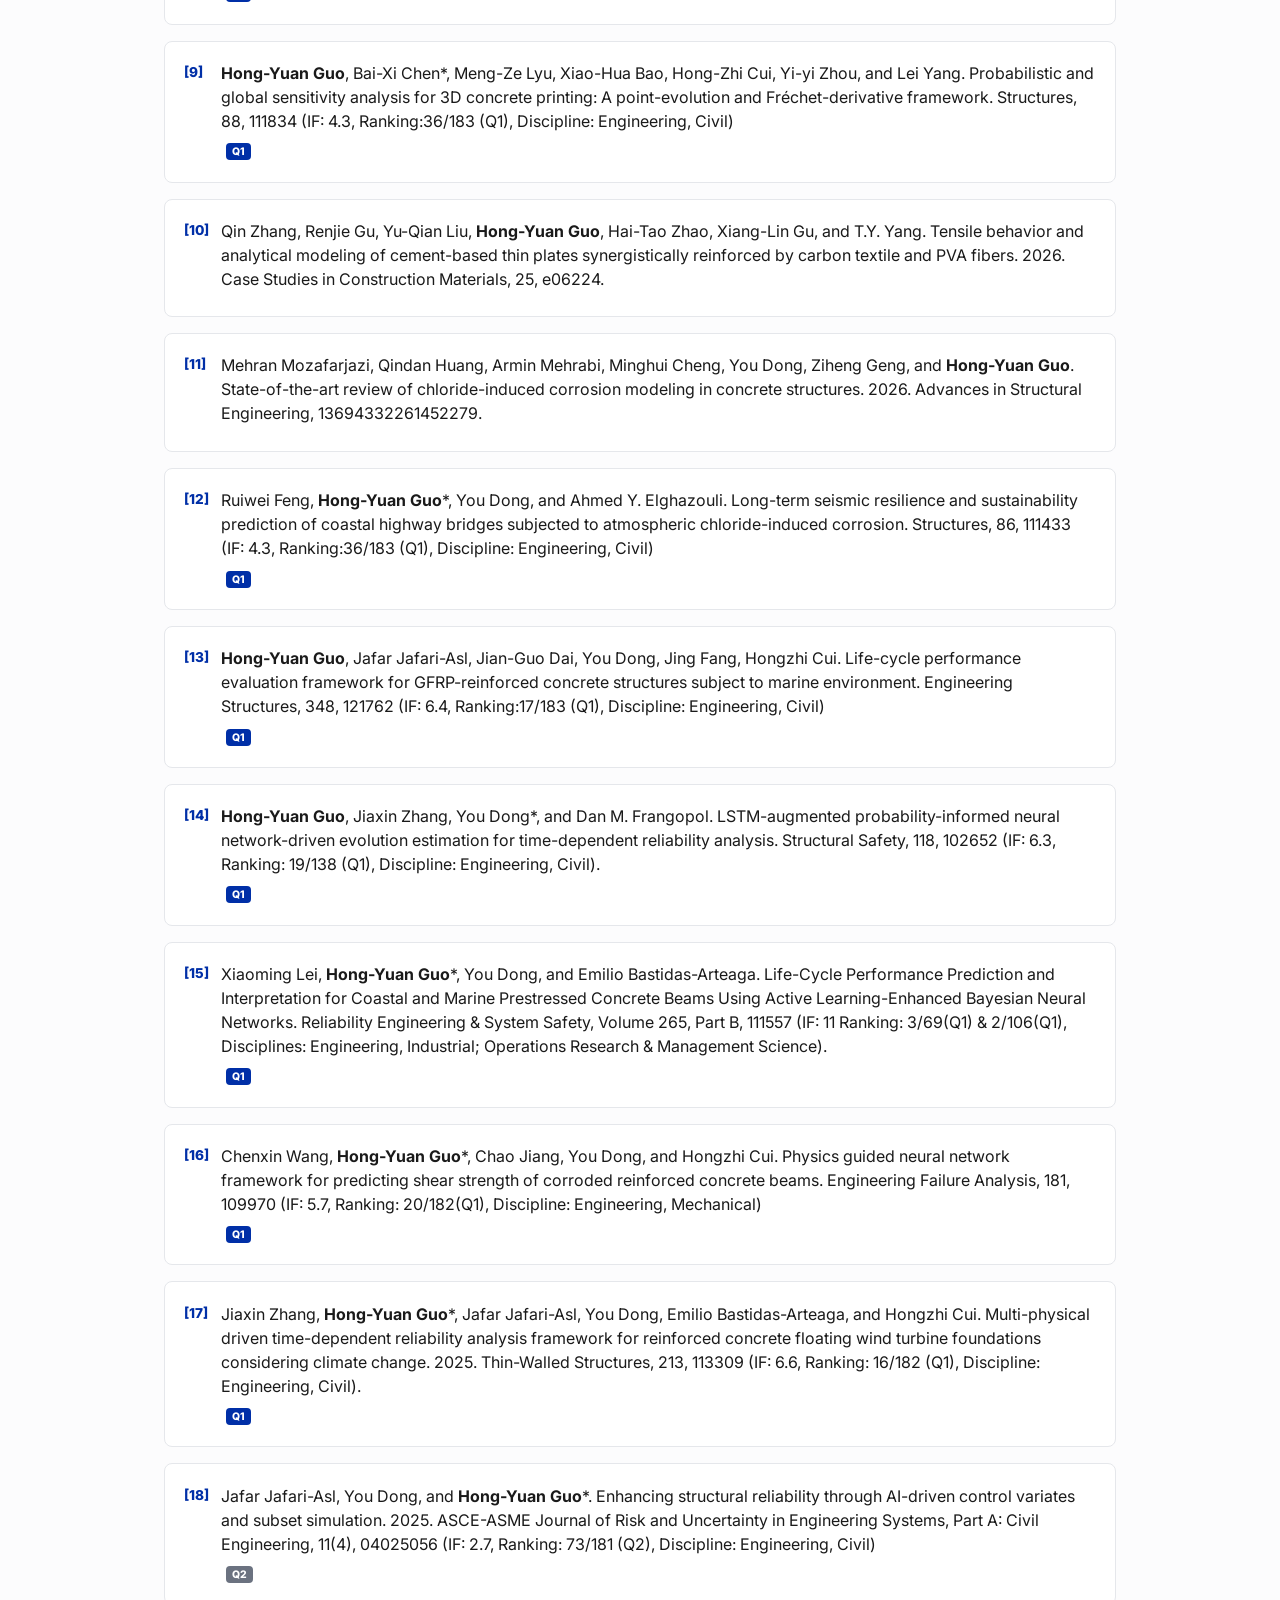
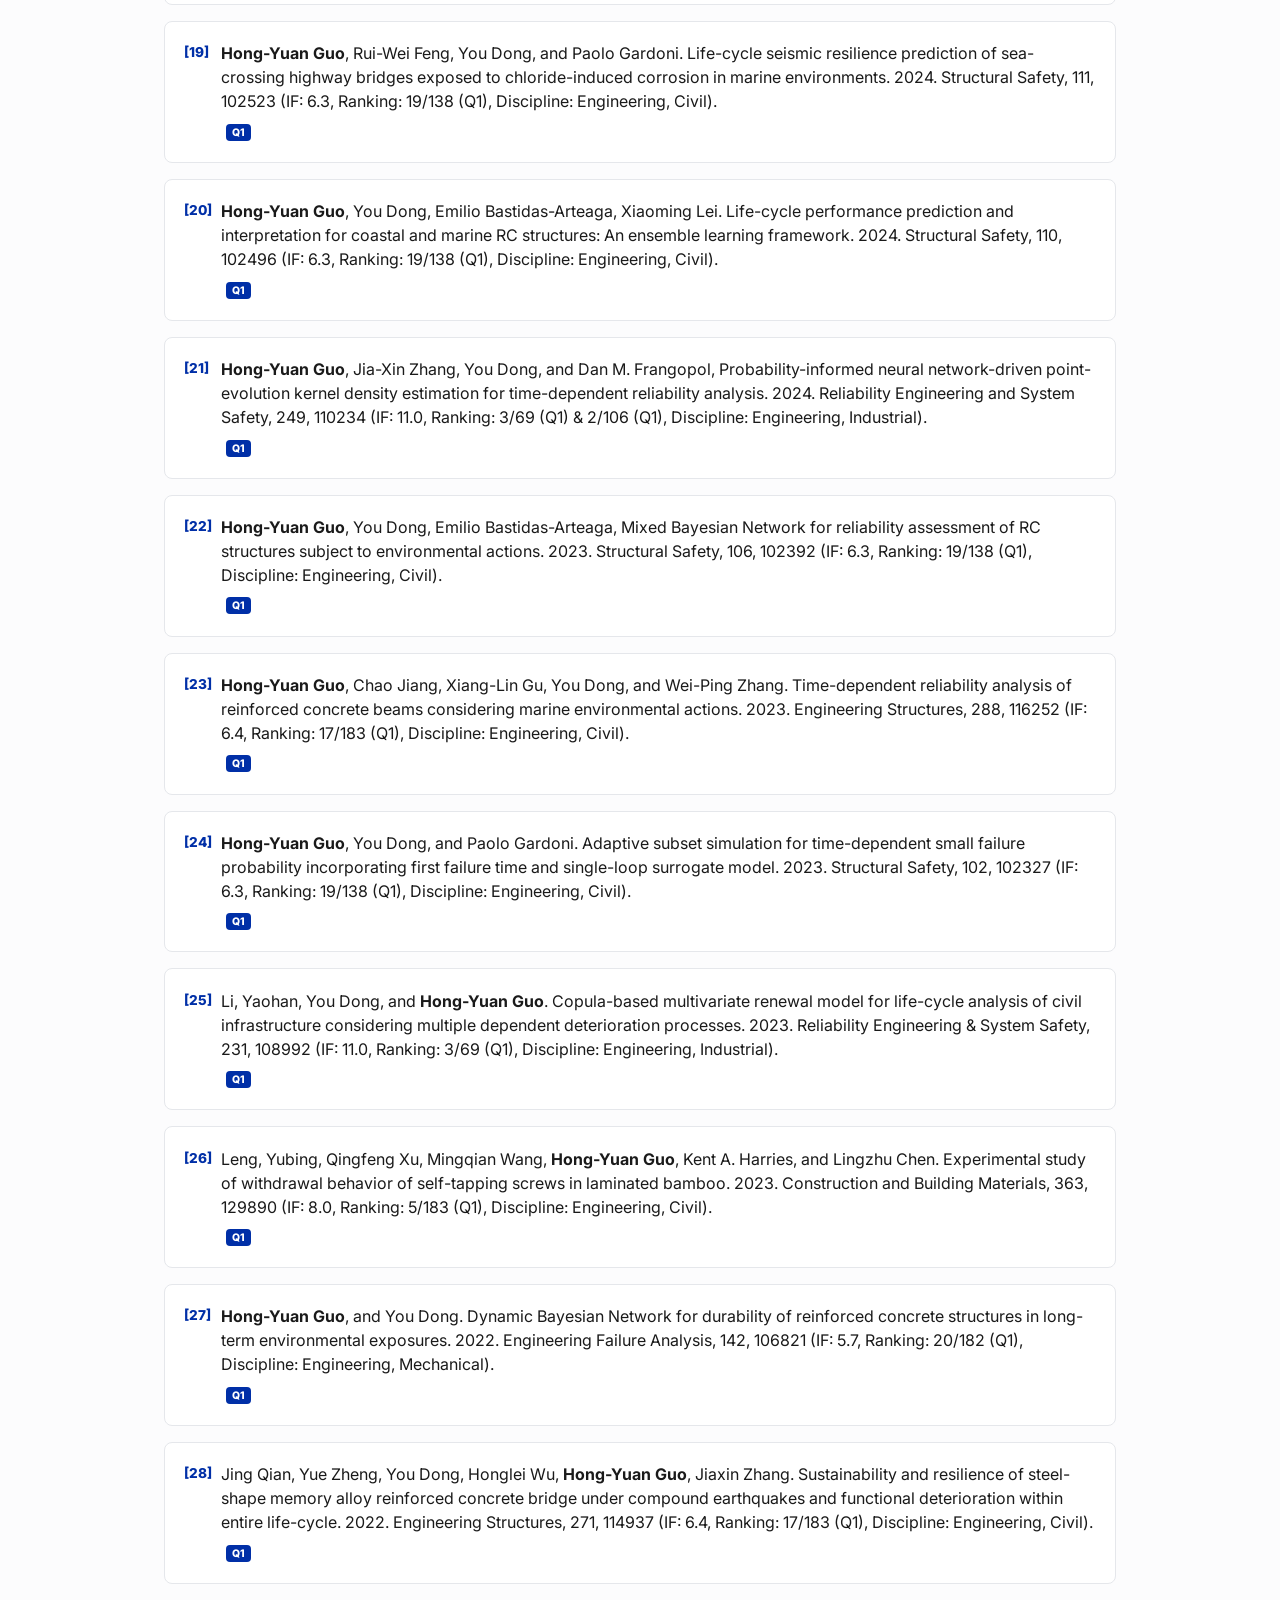
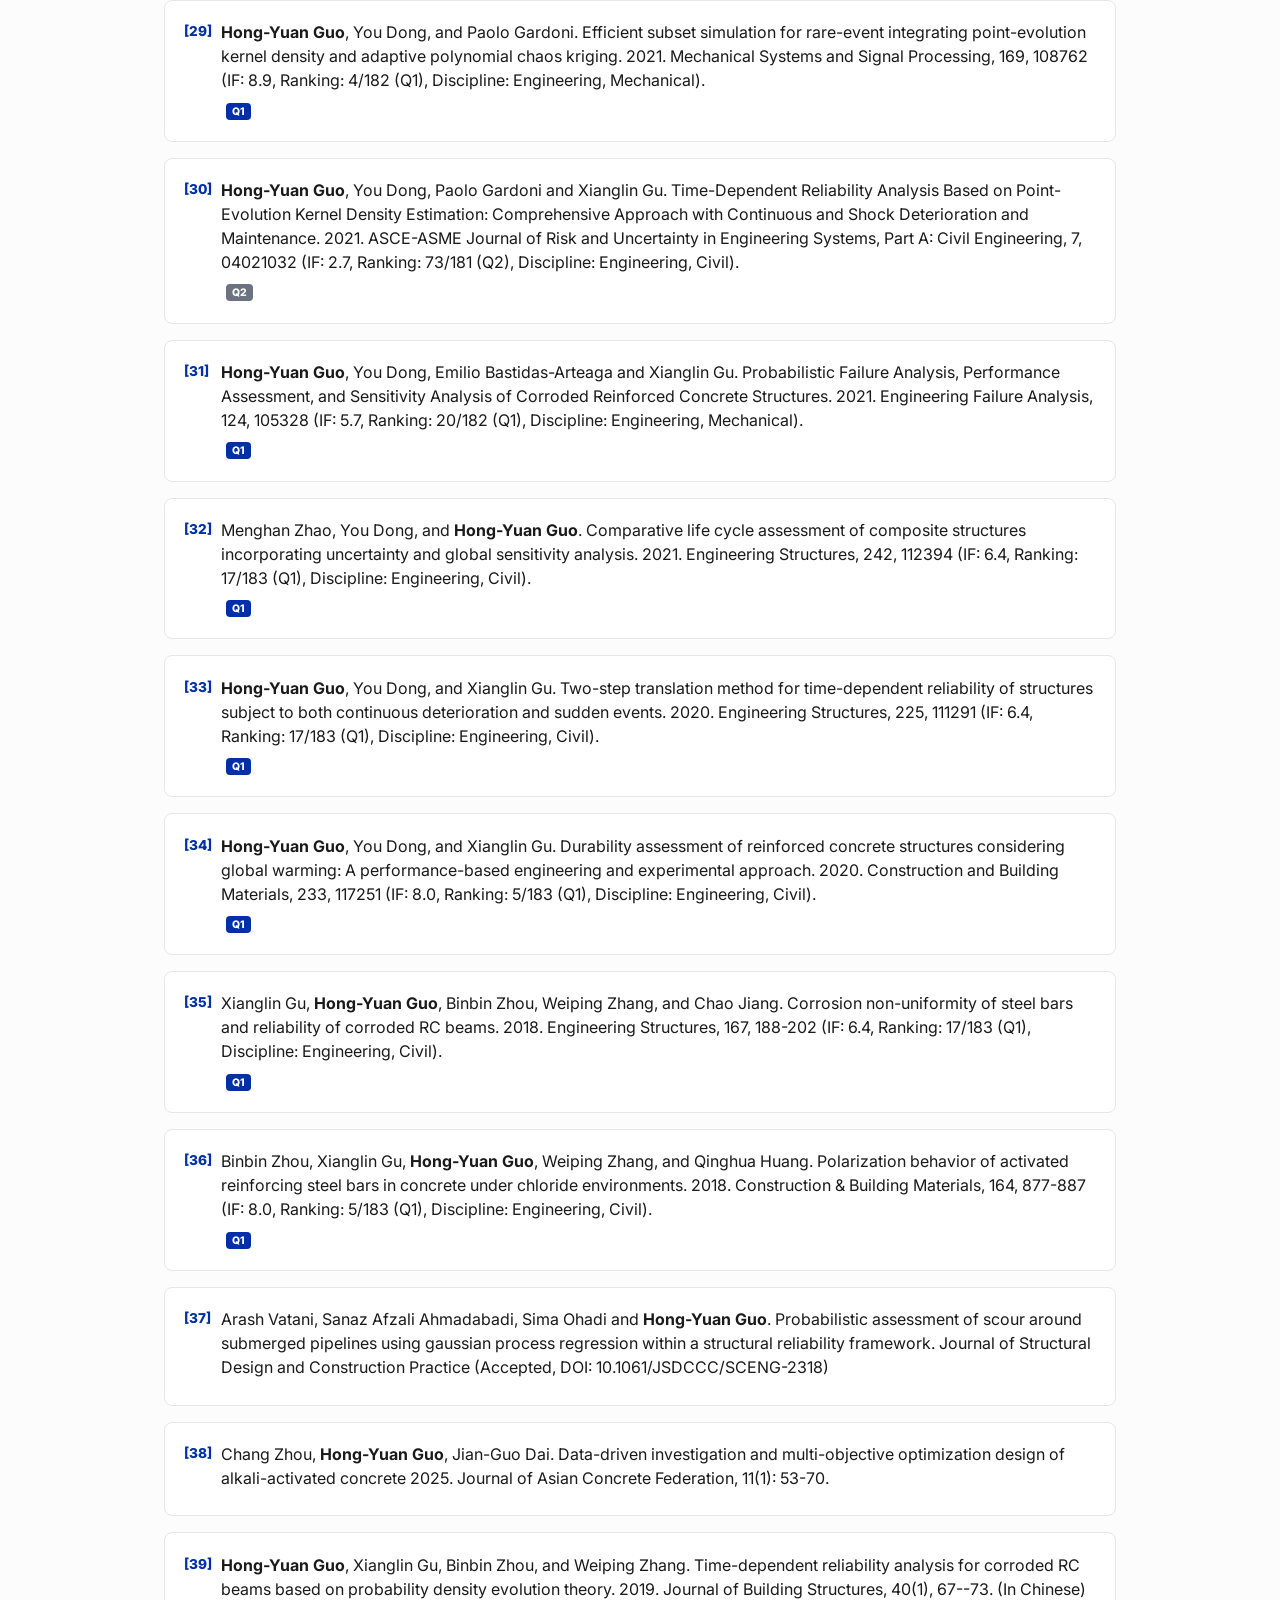
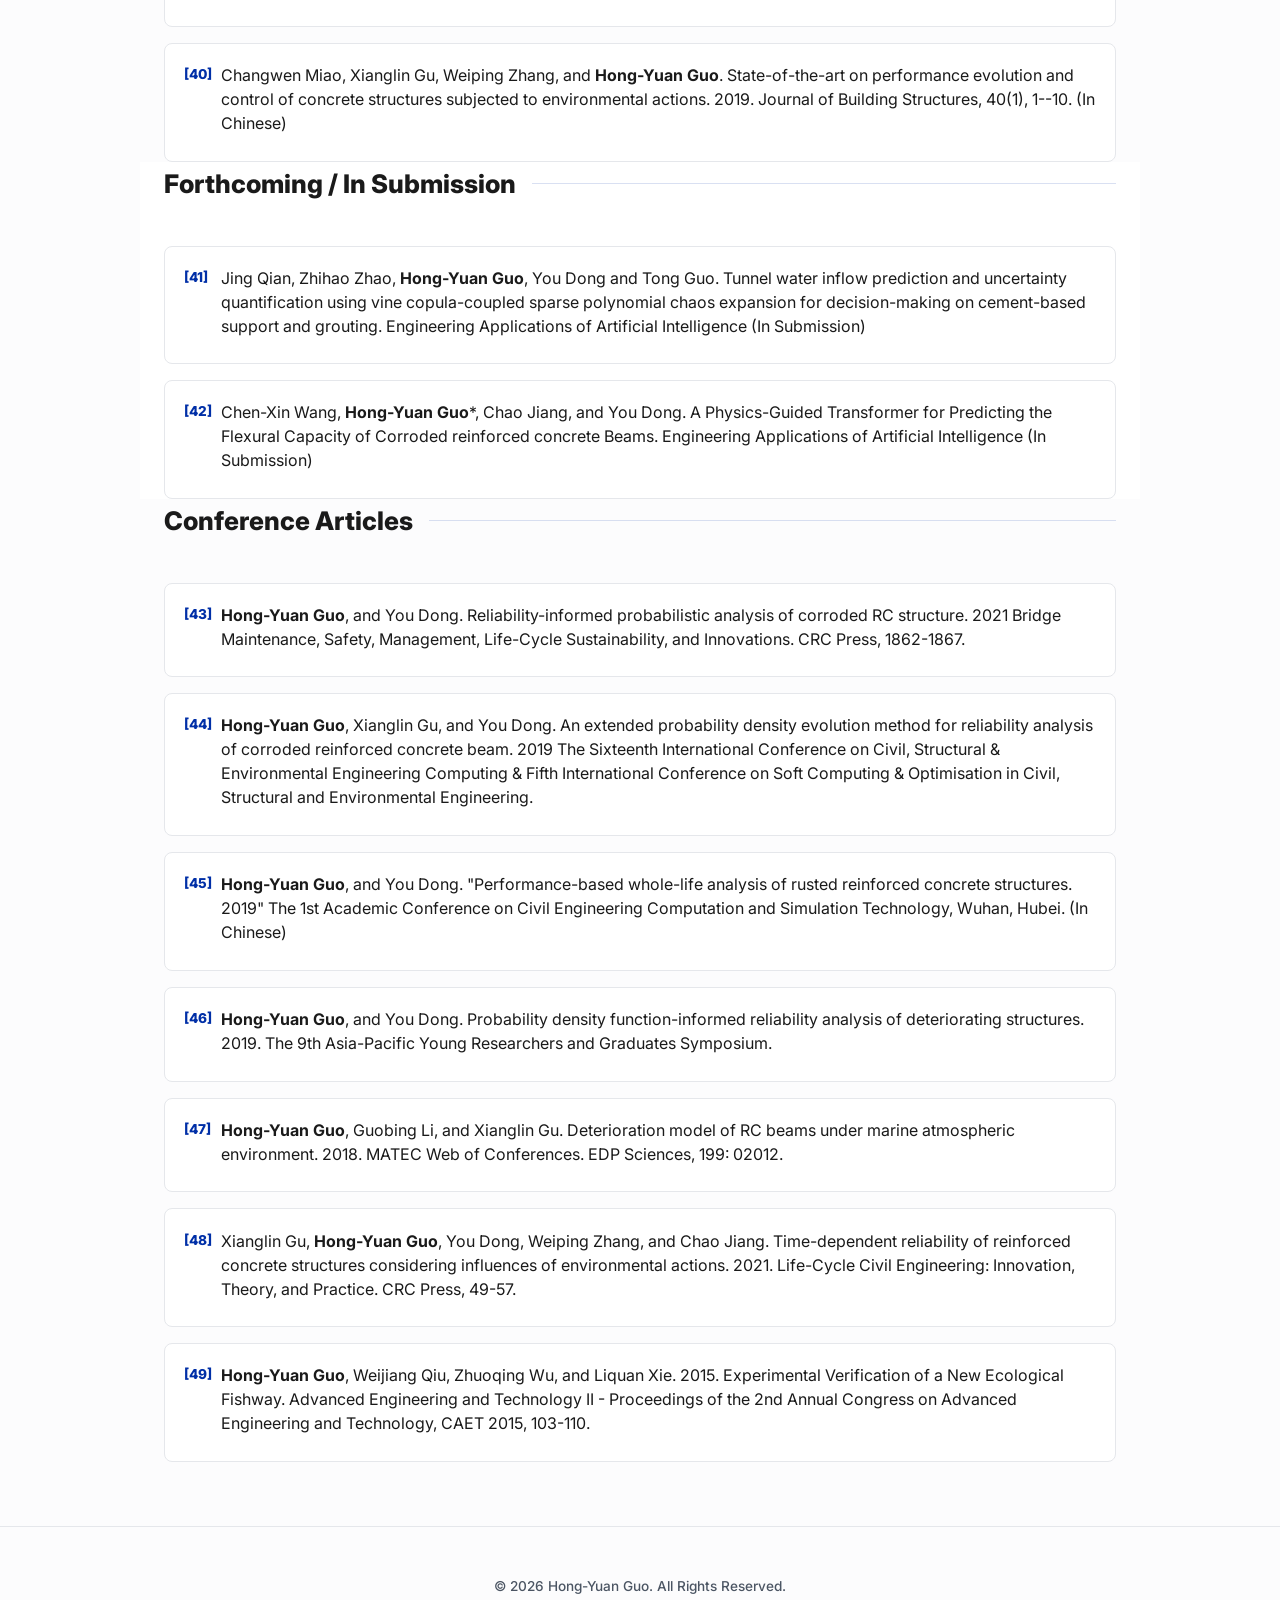
==== commit 31dfcbfd: "Sync publications with Google Scholar and lighten citation font weight. Co-authored-by: Cursor <curs" ====
--- a/publications.html
+++ b/publications.html
@@ -4,7 +4,7 @@
     <meta charset="UTF-8">
     <meta name="viewport" content="width=device-width, initial-scale=1.0">
     <title>Full Publications | Dr. Hong-Yuan Guo</title>
-    <link rel="stylesheet" href="style.css?v=1.5">
+    <link rel="stylesheet" href="style.css?v=1.6">
     <link href="https://fonts.googleapis.com/css2?family=Inter:wght@400;600;700;800;900&display=swap" rel="stylesheet">
 </head>
 <body>
@@ -30,9 +30,9 @@
     <main style="padding-top: 120px;">
         <div class="container" style="margin-bottom: 3rem;">
             <h1 class="hero-title" style="font-size: 2.5rem;">Full List of Publications</h1>
-            <p style="color: var(--text-secondary);">Chronological list of peer-reviewed journal articles, conference papers, and forthcoming research.</p>
+            <p style="color: var(--text-secondary);">Chronological list of peer-reviewed journal articles, conference papers, and forthcoming research. Updated against <a href="https://scholar.google.com/citations?user=Wj_d9BwAAAAJ&hl=zh-CN" target="_blank" style="color: var(--primary-color);">Google Scholar</a>.</p>
         </div>
-    <section class="container"><div class="section-header"><h2>Journal Articles</h2><div class="line"></div></div><div class="pub-list"><div class="pub-item"><span class="pub-number">[1]</span><a href="https://doi.org/10.1016/j.istruc.2026.112287" target="_blank" class="pub-title" style="text-decoration:none;">Jing Qian, Zhihao Zhao, Hang Liu, Ruijun Zhang, <strong>Hong-Yuan Guo</strong>, You Dong, and Tong Guo. Life-cycle sustainability and resilience assessment of SMA washer-based rocking bridge considering stochastic system vulnerability aggregation and nonstationary recurrent earthquakes. 2026. Structures, 90, 112287 (IF: 4.3, Ranking: 36/183 (Q1), Discipline: Engineering, Civil)</a><div class="pub-meta"><span class="tag-q1">Q1</span></div></div><div class="pub-item"><span class="pub-number">[2]</span><a href="https://doi.org/10.1016/j.istruc.2026.111920" target="_blank" class="pub-title" style="text-decoration:none;">Jing Qian, <strong>Hong-Yuan Guo</strong>*, You Dong, and Tong Guo. Life-cycle probabilistic seismic resilience assessment of RC frames under marine environmental and earthquake actions. 2026. Structures, 88, 111920 (IF: 4.3, Ranking: 36/183 (Q1), Discipline: Engineering, Civil)</a><div class="pub-meta"><span class="tag-q1">Q1</span></div></div><div class="pub-item"><span class="pub-number">[3]</span><span class="pub-title">Jiaxin Zhang, <strong>Hong-Yuan Guo</strong>*, You Dong, and Emilio Bastidas-Arteaga. Coupling aerodynamic wake effects with corrosion-fatigue degradation for system-level reliability assessment of floating offshore wind farms. 2026. Renewable Energy, 269, 125884 (IF: 9.1, Ranking: 22/178 (Q1), Discipline: Energy &amp; Fuels)</span><div class="pub-meta"><span class="tag-q1">Q1</span></div></div><div class="pub-item"><span class="pub-number">[4]</span><a href="https://scholar.google.com/citations?view_op=view_citation&hl=zh-CN&user=Wj_d9BwAAAAJ&citation_for_view=Wj_d9BwAAAAJ:Wp0gIr-vW9MC" target="_blank" class="pub-title" style="text-decoration:none;"><strong>Hong-Yuan Guo</strong>, Bai-Xi Chen*, Meng-Ze Lyu, Xiao-Hua Bao, Hong-Zhi Cui, Yi-yi Zhou, and Lei Yang. Probabilistic and global sensitivity analysis for 3D concrete printing: A point-evolution and Fréchet-derivative framework. Structures, 88, 111834 (IF: 4.3, Ranking:36/183 (Q1), Discipline: Engineering, Civil)</a><div class="pub-meta"><span class="tag-q1">Q1</span></div></div><div class="pub-item"><span class="pub-number">[5]</span><a href="https://scholar.google.com/citations?view_op=view_citation&hl=zh-CN&user=Wj_d9BwAAAAJ&citation_for_view=Wj_d9BwAAAAJ:4DMP91E08xMC" target="_blank" class="pub-title" style="text-decoration:none;">Ruiwei Feng, <strong>Hong-Yuan Guo</strong>*, You Dong, and Ahmed Y. Elghazouli. Long-term seismic resilience and sustainability prediction of coastal highway bridges subjected to atmospheric chloride-induced corrosion. Structures, 86, 1114333 (IF: 4.3, Ranking:36/183 (Q1), Discipline: Engineering, Civil)</a><div class="pub-meta"><span class="tag-q1">Q1</span></div></div><div class="pub-item"><span class="pub-number">[6]</span><a href="https://scholar.google.com/citations?view_op=view_citation&hl=zh-CN&user=Wj_d9BwAAAAJ&citation_for_view=Wj_d9BwAAAAJ:qxL8FJ1GzNcC" target="_blank" class="pub-title" style="text-decoration:none;"><strong>Hong-Yuan Guo</strong>, Jafar Jafari-Asl, Jian-Guo Dai, You Dong, Jing Fang, Hongzhi Cui. Life-cycle performance evaluation framework for GFRP-reinforced concrete structures subject to marine environment. Engineering Structures, 348, 121762 (IF: 6.4, Ranking:17/183 (Q1), Discipline: Engineering, Civil)</a><div class="pub-meta"><span class="tag-q1">Q1</span></div></div><div class="pub-item"><span class="pub-number">[7]</span><span class="pub-title"><strong>Hong-Yuan Guo</strong>, Jiaxin Zhang, You Dong*, and Dan M. Frangopol. LSTM-augmented probability-informed neural network-driven evolution estimation for time-dependent reliability analysis. Structural Safety, 118, 102652 (IF: 6.3, Ranking: 19/138 (Q1), Discipline: Engineering, Civil).</span><div class="pub-meta"><span class="tag-q1">Q1</span></div></div><div class="pub-item"><span class="pub-number">[8]</span><span class="pub-title">Xiaoming Lei, <strong>Hong-Yuan Guo</strong>*, You Dong, and Emilio Bastidas-Arteaga. Life-Cycle Performance Prediction and Interpretation for Coastal and Marine Prestressed Concrete Beams Using Active Learning-Enhanced Bayesian Neural Networks. Reliability Engineering & System Safety, Volume 265, Part B, 111557 (IF: 11 Ranking: 3/69(Q1) & 2/106(Q1), Disciplines: Engineering, Industrial; Operations Research & Management Science).</span><div class="pub-meta"><span class="tag-q1">Q1</span></div></div><div class="pub-item"><span class="pub-number">[9]</span><span class="pub-title">Chenxin Wang, <strong>Hong-Yuan Guo</strong>*, Chao Jiang, and You Dong. Physics guided neural network framework for predicting shear strength of corroded reinforced concrete beams. Engineering Failure Analysis, 181, 109970 (IF: 5.7, Ranking: 20/182(Q1), Discipline: Engineering, Mechanical)</span><div class="pub-meta"><span class="tag-q1">Q1</span></div></div><div class="pub-item"><span class="pub-number">[10]</span><span class="pub-title">Jiaxin Zhang, <strong>Hong-Yuan Guo</strong>*, Jafar Jafari-Asl, You Dong, Emilio Bastidas-Arteaga, and Hongzhi Cui. Multi-physical driven time-dependent reliability analysis framework for reinforced concrete floating wind turbine foundations considering climate change. 2025. Thin-Walled Structures, 213, 113309 (IF: 6.6, Ranking: 16/182 (Q1), Discipline: Engineering, Civil).</span><div class="pub-meta"><span class="tag-q1">Q1</span></div></div><div class="pub-item"><span class="pub-number">[11]</span><a href="https://scholar.google.com/citations?view_op=view_citation&hl=zh-CN&user=Wj_d9BwAAAAJ&citation_for_view=Wj_d9BwAAAAJ:YOwf2qJgpHMC" target="_blank" class="pub-title" style="text-decoration:none;">Jafar Jafari-Asl, You Dong, and <strong>Hong-Yuan Guo</strong>*. Enhancing structural reliability through AI-driven control variates and subset simulation. 2025. ASCE-ASME Journal of Risk and Uncertainty in Engineering Systems, Part A: Civil Engineering, 11(4), 04025056 (IF: 2.7, Ranking: 73/181 (Q2), Discipline: Engineering, Civil)</a><div class="pub-meta"><span class="tag-q1" style="background:#6b7280">Q2</span></div></div><div class="pub-item"><span class="pub-number">[12]</span><span class="pub-title"><strong>Hong-Yuan Guo</strong>, Rui-Wei Feng, You Dong, and Paolo Gardoni. Life-cycle seismic resilience prediction of sea-crossing highway bridges exposed to chloride-induced corrosion in marine environments. 2024. Structural Safety, 111, 102523 (IF: 6.3, Ranking: 19/138 (Q1), Discipline: Engineering, Civil).</span><div class="pub-meta"><span class="tag-q1">Q1</span></div></div><div class="pub-item"><span class="pub-number">[13]</span><span class="pub-title"><strong>Hong-Yuan Guo</strong>, You Dong, Emilio Bastidas-Arteaga, Xiaoming Lei. Life-cycle performance prediction and interpretation for coastal and marine RC structures: An ensemble learning framework. 2024. Structural Safety, 110, 102496 (IF: 6.3, Ranking: 19/138 (Q1), Discipline: Engineering, Civil).</span><div class="pub-meta"><span class="tag-q1">Q1</span></div></div><div class="pub-item"><span class="pub-number">[14]</span><span class="pub-title"><strong>Hong-Yuan Guo</strong>, Jia-Xin Zhang, You Dong, and Dan M. Frangopol, Probability-informed neural network-driven point-evolution kernel density estimation for time-dependent reliability analysis. 2024. Reliability Engineering and System Safety, 249, 110234 (IF: 11.0, Ranking: 3/69 (Q1) & 2/106 (Q1), Discipline: Engineering, Industrial).</span><div class="pub-meta"><span class="tag-q1">Q1</span></div></div><div class="pub-item"><span class="pub-number">[15]</span><span class="pub-title"><strong>Hong-Yuan Guo</strong>, You Dong, Emilio Bastidas-Arteaga, Mixed Bayesian Network for reliability assessment of RC structures subject to environmental actions. 2023. Structural Safety, 106, 102392 (IF: 6.3, Ranking: 19/138 (Q1), Discipline: Engineering, Civil).</span><div class="pub-meta"><span class="tag-q1">Q1</span></div></div><div class="pub-item"><span class="pub-number">[16]</span><a href="https://scholar.google.com/citations?view_op=view_citation&hl=zh-CN&user=Wj_d9BwAAAAJ&citation_for_view=Wj_d9BwAAAAJ:hqOjcs7Dif8C" target="_blank" class="pub-title" style="text-decoration:none;"><strong>Hong-Yuan Guo</strong>, Chao Jiang, Xiang-Lin Gu, You Dong, and Wei-Ping Zhang. Time-dependent reliability analysis of reinforced concrete beams considering marine environmental actions. 2023. Engineering Structures, 288, 116252 (IF: 6.4, Ranking: 17/183 (Q1), Discipline: Engineering, Civil).</a><div class="pub-meta"><span class="tag-q1">Q1</span></div></div><div class="pub-item"><span class="pub-number">[17]</span><a href="https://scholar.google.com/citations?view_op=view_citation&hl=zh-CN&user=Wj_d9BwAAAAJ&citation_for_view=Wj_d9BwAAAAJ:Se3iqnhoufwC" target="_blank" class="pub-title" style="text-decoration:none;"><strong>Hong-Yuan Guo</strong>, You Dong, and Paolo Gardoni. Adaptive subset simulation for time-dependent small failure probability incorporating first failure time and single-loop surrogate model. 2023. Structural Safety, 102, 102327 (IF: 6.3, Ranking: 19/138 (Q1), Discipline: Engineering, Civil).</a><div class="pub-meta"><span class="tag-q1">Q1</span></div></div><div class="pub-item"><span class="pub-number">[18]</span><span class="pub-title">Li, Yaohan, You Dong, and <strong>Hong-Yuan Guo</strong>. Copula-based multivariate renewal model for life-cycle analysis of civil infrastructure considering multiple dependent deterioration processes. 2023. Reliability Engineering & System Safety, 231, 108992 (IF: 11.0, Ranking: 3/69 (Q1), Discipline: Engineering, Industrial).</span><div class="pub-meta"><span class="tag-q1">Q1</span></div></div><div class="pub-item"><span class="pub-number">[19]</span><span class="pub-title">Leng, Yubing, Qingfeng Xu, Mingqian Wang, <strong>Hong-Yuan Guo</strong>, Kent A. Harries, and Lingzhu Chen. Experimental study of withdrawal behavior of self-tapping screws in laminated bamboo. 2023. Construction and Building Materials, 363, 129890 (IF: 8.0, Ranking: 5/183 (Q1), Discipline: Engineering, Civil).</span><div class="pub-meta"><span class="tag-q1">Q1</span></div></div><div class="pub-item"><span class="pub-number">[20]</span><span class="pub-title"><strong>Hong-Yuan Guo</strong>, and You Dong. Dynamic Bayesian Network for durability of reinforced concrete structures in long-term environmental exposures. 2022. Engineering Failure Analysis, 142, 106821 (IF: 5.7, Ranking: 20/182 (Q1), Discipline: Engineering, Mechanical).</span><div class="pub-meta"><span class="tag-q1">Q1</span></div></div><div class="pub-item"><span class="pub-number">[21]</span><span class="pub-title">Jing Qian, Yue Zheng, You Dong, Honglei Wu, <strong>Hong-Yuan Guo</strong>, Jiaxin Zhang. Sustainability and resilience of steel-shape memory alloy reinforced concrete bridge under compound earthquakes and functional deterioration within entire life-cycle. 2022. Engineering Structures, 271, 114937 (IF: 6.4, Ranking: 17/183 (Q1), Discipline: Engineering, Civil).</span><div class="pub-meta"><span class="tag-q1">Q1</span></div></div><div class="pub-item"><span class="pub-number">[22]</span><span class="pub-title"><strong>Hong-Yuan Guo</strong>, You Dong, and Paolo Gardoni. Efficient subset simulation for rare-event integrating point-evolution kernel density and adaptive polynomial chaos kriging. 2021. Mechanical Systems and Signal Processing, 169, 108762 (IF: 8.9, Ranking: 4/182 (Q1), Discipline: Engineering, Mechanical).</span><div class="pub-meta"><span class="tag-q1">Q1</span></div></div><div class="pub-item"><span class="pub-number">[23]</span><span class="pub-title"><strong>Hong-Yuan Guo</strong>, You Dong, Paolo Gardoni and Xianglin Gu. Time-Dependent Reliability Analysis Based on Point-Evolution Kernel Density Estimation: Comprehensive Approach with Continuous and Shock Deterioration and Maintenance. 2021. ASCE-ASME Journal of Risk and Uncertainty in Engineering Systems, Part A: Civil Engineering, 7, 04021032 (IF: 2.7, Ranking: 73/181 (Q2), Discipline: Engineering, Civil).</span><div class="pub-meta"><span class="tag-q1" style="background:#6b7280">Q2</span></div></div><div class="pub-item"><span class="pub-number">[24]</span><a href="https://scholar.google.com/citations?view_op=view_citation&hl=zh-CN&user=Wj_d9BwAAAAJ&citation_for_view=Wj_d9BwAAAAJ:zYLM7Y9cAGgC" target="_blank" class="pub-title" style="text-decoration:none;"><strong>Hong-Yuan Guo</strong>, You Dong, Emilio Bastidas-Arteaga and Xianglin Gu. Probabilistic Failure Analysis, Performance Assessment, and Sensitivity Analysis of Corroded Reinforced Concrete Structures. 2021. Engineering Failure Analysis, 124, 105328 (IF: 5.7, Ranking: 20/182 (Q1), Discipline: Engineering, Mechanical).</a><div class="pub-meta"><span class="tag-q1">Q1</span></div></div><div class="pub-item"><span class="pub-number">[25]</span><a href="https://scholar.google.com/citations?view_op=view_citation&hl=zh-CN&user=Wj_d9BwAAAAJ&citation_for_view=Wj_d9BwAAAAJ:W7OEmFMy1HYC" target="_blank" class="pub-title" style="text-decoration:none;">Menghan Zhao, You Dong, and <strong>Hong-Yuan Guo</strong>. Comparative life cycle assessment of composite structures incorporating uncertainty and global sensitivity analysis. 2021. Engineering Structures, 242, 112394 (IF: 6.4, Ranking: 17/183 (Q1), Discipline: Engineering, Civil).</a><div class="pub-meta"><span class="tag-q1">Q1</span></div></div><div class="pub-item"><span class="pub-number">[26]</span><span class="pub-title"><strong>Hong-Yuan Guo</strong>, You Dong, and Xianglin Gu. Two-step translation method for time-dependent reliability of structures subject to both continuous deterioration and sudden events. 2020. Engineering Structures, 225, 111291 (IF: 6.4, Ranking: 17/183 (Q1), Discipline: Engineering, Civil).</span><div class="pub-meta"><span class="tag-q1">Q1</span></div></div><div class="pub-item"><span class="pub-number">[27]</span><a href="https://scholar.google.com/citations?view_op=view_citation&hl=zh-CN&user=Wj_d9BwAAAAJ&citation_for_view=Wj_d9BwAAAAJ:UeHWp8X0CEIC" target="_blank" class="pub-title" style="text-decoration:none;"><strong>Hong-Yuan Guo</strong>, You Dong, and Xianglin Gu. Durability assessment of reinforced concrete structures considering global warming: A performance-based engineering and experimental approach. 2020. Construction and Building Materials, 233, 117251 (IF: 8.0, Ranking: 5/183 (Q1), Discipline: Engineering, Civil).</a><div class="pub-meta"><span class="tag-q1">Q1</span></div></div><div class="pub-item"><span class="pub-number">[28]</span><a href="https://scholar.google.com/citations?view_op=view_citation&hl=zh-CN&user=Wj_d9BwAAAAJ&citation_for_view=Wj_d9BwAAAAJ:u-x6o8ySG0sC" target="_blank" class="pub-title" style="text-decoration:none;">Xianglin Gu, <strong>Hong-Yuan Guo</strong>, Binbin Zhou, Weiping Zhang, and Chao Jiang. Corrosion non-uniformity of steel bars and reliability of corroded RC beams. 2018. Engineering Structures, 167, 188-202 (IF: 6.4, Ranking: 17/183 (Q1), Discipline: Engineering, Civil).</a><div class="pub-meta"><span class="tag-q1">Q1</span></div></div><div class="pub-item"><span class="pub-number">[29]</span><a href="https://scholar.google.com/citations?view_op=view_citation&hl=zh-CN&user=Wj_d9BwAAAAJ&citation_for_view=Wj_d9BwAAAAJ:u5HHmVD_uO8C" target="_blank" class="pub-title" style="text-decoration:none;">Binbin Zhou, Xianglin Gu, <strong>Hong-Yuan Guo</strong>, Weiping Zhang, and Qinghua Huang. Polarization behavior of activated reinforcing steel bars in concrete under chloride environments. 2018. Construction & Building Materials, 164, 877-887 (IF: 8.0, Ranking: 5/183 (Q1), Discipline: Engineering, Civil).</a><div class="pub-meta"><span class="tag-q1">Q1</span></div></div><div class="pub-item"><span class="pub-number">[30]</span><span class="pub-title">Arash Vatani, Sanaz Afzali Ahmadabadi, Sima Ohadi and <strong>Hong-Yuan Guo</strong>. Probabilistic assessment of scour around submerged pipelines using gaussian process regression within a structural reliability framework. Journal of Structural Design and Construction Practice (Accepted, DOI: 10.1061/JSDCCC/SCENG-2318)</span><div class="pub-meta"></div></div><div class="pub-item"><span class="pub-number">[31]</span><a href="https://scholar.google.com/citations?view_op=view_citation&hl=zh-CN&user=Wj_d9BwAAAAJ&citation_for_view=Wj_d9BwAAAAJ:KlAtU1dfN6UC" target="_blank" class="pub-title" style="text-decoration:none;">Chang Zhou, <strong>Hong-Yuan Guo</strong>, Jian-Guo Dai. Data-driven investigation and multi-objective optimization design of alkali-activated concrete 2025. Journal of Asian Concrete Federation, 11(1): 53-70.</a><div class="pub-meta"></div></div><div class="pub-item"><span class="pub-number">[32]</span><span class="pub-title"><strong>Hong-Yuan Guo</strong>, Xianglin Gu, Binbin Zhou, and Weiping Zhang. Time-dependent reliability analysis for corroded RC beams based on probability density evolution theory. 2019. Journal of Building Structures, 40(1), 67--73. (In Chinese)</span><div class="pub-meta"></div></div><div class="pub-item"><span class="pub-number">[33]</span><span class="pub-title">Changwen Miao, Xianglin Gu, Weiping Zhang, and <strong>Hong-Yuan Guo</strong>. State-of-the-art on performance evolution and control of concrete structures subjected to environmental actions. 2019. Journal of Building Structures, 40(1), 1--10. (In Chinese)</span><div class="pub-meta"></div></div></div></section><section class="container section-alt"><div class="section-header"><h2>Forthcoming / In Submission</h2><div class="line"></div></div><div class="pub-list"><div class="pub-item"><span class="pub-number">[34]</span><span class="pub-title"><strong>Hong-Yuan Guo</strong>, Jing Fang, You Dong, Jian-Guo Dai*, and Hong-Zhi Cui. Stochastic mesoscale framework for durability assessment of coastal concrete structures under climate change. Engineering Structures (In Submission)</span></div><div class="pub-item"><span class="pub-number">[35]</span><span class="pub-title"><strong>Hong-Yuan Guo</strong>, Zhi-Qiang Wan*, and You Dong. Fréchet-derivative-based global sensitivity analysis for models with correlated inputs. Reliability Engineering & System Safety (In Submission)</span></div><div class="pub-item"><span class="pub-number">[36]</span><span class="pub-title">Jie-Hui Wang, Zi-Yang Chen, <strong>Hong-Yuan Guo</strong>*, and Jian-Guo Dai. A Geometry-Aware Crack Width Quantification Model for Concrete Structures Based on Attention-ResNet-UNet Segmentation. Structural Control and Health Monitoring (In Submission)</span></div><div class="pub-item"><span class="pub-number">[37]</span><span class="pub-title">Jing Qian, Zhihao Zhao, <strong>Hong-Yuan Guo</strong>, You Dong and Tong Guo. Tunnel water inflow prediction and uncertainty quantification using vine copula-coupled sparse polynomial chaos expansion for decision-making on cement-based support and grouting. Engineering Applications of Artificial Intelligence (In Submission)</span></div><div class="pub-item"><span class="pub-number">[38]</span><span class="pub-title">Chen-Xin Wang, <strong>Hong-Yuan Guo</strong>*, Chao Jiang, and You Dong. A Physics-Guided Transformer for Predicting the Flexural Capacity of Corroded reinforced concrete Beams. Engineering Applications of Artificial Intelligence (In Submission)</span></div></div></section><section class="container"><div class="section-header"><h2>Conference Articles</h2><div class="line"></div></div><div class="pub-list"><div class="pub-item"><span class="pub-number">[39]</span><a href="https://scholar.google.com/citations?view_op=view_citation&hl=zh-CN&user=Wj_d9BwAAAAJ&citation_for_view=Wj_d9BwAAAAJ:Y0pCki6q_DkC" target="_blank" class="pub-title" style="text-decoration:none;"><strong>Hong-Yuan Guo</strong>, and You Dong. Reliability-informed probabilistic analysis of corroded RC structure. 2021 Bridge Maintenance, Safety, Management, Life-Cycle Sustainability, and Innovations. CRC Press, 1862-1867.</a></div><div class="pub-item"><span class="pub-number">[40]</span><span class="pub-title"><strong>Hong-Yuan Guo</strong>, Xianglin Gu, and You Dong. An extended probability density evolution method for reliability analysis of corroded reinforced concrete beam. 2019 The Sixteenth International Conference on Civil, Structural & Environmental Engineering Computing & Fifth International Conference on Soft Computing & Optimisation in Civil, Structural and Environmental Engineering.</span></div><div class="pub-item"><span class="pub-number">[41]</span><span class="pub-title"><strong>Hong-Yuan Guo</strong>, and You Dong. "Performance-based whole-life analysis of rusted reinforced concrete structures. 2019" The 1st Academic Conference on Civil Engineering Computation and Simulation Technology, Wuhan, Hubei. (In Chinese)</span></div><div class="pub-item"><span class="pub-number">[42]</span><span class="pub-title"><strong>Hong-Yuan Guo</strong>, and You Dong. Probability density function-informed reliability analysis of deteriorating structures. 2019. The 9th Asia-Pacific Young Researchers and Graduates Symposium.</span></div><div class="pub-item"><span class="pub-number">[43]</span><a href="https://scholar.google.com/citations?view_op=view_citation&hl=zh-CN&user=Wj_d9BwAAAAJ&citation_for_view=Wj_d9BwAAAAJ:d1gkVwhDpl0C" target="_blank" class="pub-title" style="text-decoration:none;"><strong>Hong-Yuan Guo</strong>, Guobing Li, and Xianglin Gu. Deterioration model of RC beams under marine atmospheric environment. 2018. MATEC Web of Conferences. EDP Sciences, 199: 02012.</a></div><div class="pub-item"><span class="pub-number">[44]</span><a href="https://scholar.google.com/citations?view_op=view_citation&hl=zh-CN&user=Wj_d9BwAAAAJ&citation_for_view=Wj_d9BwAAAAJ:Tyk-4Ss8FVUC" target="_blank" class="pub-title" style="text-decoration:none;">Xianglin Gu, <strong>Hong-Yuan Guo</strong>, You Dong, Weiping Zhang, and Chao Jiang. Time-dependent reliability of reinforced concrete structures considering influences of environmental actions. 2021. Life-Cycle Civil Engineering: Innovation, Theory, and Practice. CRC Press, 49-57.</a></div><div class="pub-item"><span class="pub-number">[45]</span><a href="https://scholar.google.com/citations?view_op=view_citation&hl=zh-CN&user=Wj_d9BwAAAAJ&citation_for_view=Wj_d9BwAAAAJ:9yKSN-GCB0IC" target="_blank" class="pub-title" style="text-decoration:none;"><strong>Hong-Yuan Guo</strong>, Weijiang Qiu, Zhuoqing Wu, and Liquan Xie. 2015. Experimental Verification of a New Ecological Fishway. Advanced Engineering and Technology II - Proceedings of the 2nd Annual Congress on Advanced Engineering and Technology, CAET 2015, 103-110.</a></div></div></section>
+<section class="container"><div class="section-header"><h2>Journal Articles</h2><div class="line"></div></div><div class="pub-list"><div class="pub-item"><span class="pub-number">[1]</span><a href="https://doi.org/10.1016/j.ress.2026.113459" target="_blank" class="pub-title" style="text-decoration:none;"><strong>Hong-Yuan Guo</strong>, Jiehui Wang*, Ziyang Chen, You Dong, and Jian-Guo Dai*. Evaluating the effects of visual AI measurement uncertainty on Bayesian structural durability assessment. 2026. Reliability Engineering &amp; System Safety, 278, 113459 (IF: 11.0, Ranking: 3/69 (Q1) &amp; 2/106 (Q1), Discipline: Engineering, Industrial).</a><div class="pub-meta"><span class="tag-q1">Q1</span></div></div><div class="pub-item"><span class="pub-number">[2]</span><a href="https://doi.org/10.1016/j.ress.2026.113077" target="_blank" class="pub-title" style="text-decoration:none;"><strong>Hong-Yuan Guo</strong>, Zhi-Qiang Wan*, and You Dong. Fréchet-derivative-based global sensitivity analysis for models with correlated inputs. 2026. Reliability Engineering &amp; System Safety, 277, 113077 (IF: 11.0, Ranking: 3/69 (Q1) &amp; 2/106 (Q1), Discipline: Engineering, Industrial).</a><div class="pub-meta"><span class="tag-q1">Q1</span></div></div><div class="pub-item"><span class="pub-number">[3]</span><span class="pub-title"><strong>Hong-Yuan Guo</strong>, Jing Fang, You Dong, Hong-Zhi Cui, and Jian-Guo Dai*. Stochastic mesoscale modeling of chloride ingress in coastal concrete structures under climate change. 2026. Engineering Structures (Accepted).</span><div class="pub-meta"><span class="tag-q1">Q1</span></div></div><div class="pub-item"><span class="pub-number">[4]</span><a href="https://doi.org/10.1155/stc/5802814" target="_blank" class="pub-title" style="text-decoration:none;">Jiehui Wang, Ziyang Chen, <strong>Hong-Yuan Guo</strong>*, and Jian-Guo Dai*. A Geometry-Aware Crack Width Quantification Model for Concrete Structures Based on Attention-ResNet-UNet Segmentation. 2026. Structural Control and Health Monitoring, 2026(1), 5802814.</a><div class="pub-meta"></div></div><div class="pub-item"><span class="pub-number">[5]</span><a href="https://doi.org/10.1061/AJRUA6/RUENG-2184" target="_blank" class="pub-title" style="text-decoration:none;"><strong>Hong-Yuan Guo</strong>, Ruiwei Feng, and You Dong. Bayesian Network Updating of Seismic Resilience for Aging RC Highway Bridges Using Limited Inspection Data. ASCE-ASME Journal of Risk and Uncertainty in Engineering Systems, Part A: Civil Engineering (Accepted, DOI: 10.1061/AJRUA6/RUENG-2184).</a><div class="pub-meta"></div></div><div class="pub-item"><span class="pub-number">[6]</span><a href="https://doi.org/10.1016/j.istruc.2026.112287" target="_blank" class="pub-title" style="text-decoration:none;">Jing Qian, Zhihao Zhao, Hang Liu, Ruijun Zhang, <strong>Hong-Yuan Guo</strong>, You Dong, and Tong Guo. Life-cycle sustainability and resilience assessment of SMA washer-based rocking bridge considering stochastic system vulnerability aggregation and nonstationary recurrent earthquakes. 2026. Structures, 90, 112287 (IF: 4.3, Ranking: 36/183 (Q1), Discipline: Engineering, Civil)</a><div class="pub-meta"><span class="tag-q1">Q1</span></div></div><div class="pub-item"><span class="pub-number">[7]</span><a href="https://doi.org/10.1016/j.renene.2026.125884" target="_blank" class="pub-title" style="text-decoration:none;">Jiaxin Zhang, <strong>Hong-Yuan Guo</strong>*, You Dong, and Emilio Bastidas-Arteaga. Coupling aerodynamic wake effects with corrosion-fatigue degradation for system-level reliability assessment of floating offshore wind farms. 2026. Renewable Energy, 269, 125884 (IF: 9.1, Ranking: 22/178 (Q1), Discipline: Energy &amp; Fuels)</a><div class="pub-meta"><span class="tag-q1">Q1</span></div></div><div class="pub-item"><span class="pub-number">[8]</span><a href="https://doi.org/10.1016/j.istruc.2026.111920" target="_blank" class="pub-title" style="text-decoration:none;">Jing Qian, <strong>Hong-Yuan Guo</strong>*, You Dong, and Tong Guo. Life-cycle probabilistic seismic resilience assessment of RC frames under marine environmental and earthquake actions. 2026. Structures, 88, 111920 (IF: 4.3, Ranking: 36/183 (Q1), Discipline: Engineering, Civil)</a><div class="pub-meta"><span class="tag-q1">Q1</span></div></div><div class="pub-item"><span class="pub-number">[9]</span><a href="https://scholar.google.com/citations?view_op=view_citation&hl=zh-CN&user=Wj_d9BwAAAAJ&citation_for_view=Wj_d9BwAAAAJ:Wp0gIr-vW9MC" target="_blank" class="pub-title" style="text-decoration:none;"><strong>Hong-Yuan Guo</strong>, Bai-Xi Chen*, Meng-Ze Lyu, Xiao-Hua Bao, Hong-Zhi Cui, Yi-yi Zhou, and Lei Yang. Probabilistic and global sensitivity analysis for 3D concrete printing: A point-evolution and Fréchet-derivative framework. Structures, 88, 111834 (IF: 4.3, Ranking:36/183 (Q1), Discipline: Engineering, Civil)</a><div class="pub-meta"><span class="tag-q1">Q1</span></div></div><div class="pub-item"><span class="pub-number">[10]</span><a href="https://doi.org/10.1016/j.cscm.2026.e06224" target="_blank" class="pub-title" style="text-decoration:none;">Qin Zhang, Renjie Gu, Yu-Qian Liu, <strong>Hong-Yuan Guo</strong>, Hai-Tao Zhao, Xiang-Lin Gu, and T.Y. Yang. Tensile behavior and analytical modeling of cement-based thin plates synergistically reinforced by carbon textile and PVA fibers. 2026. Case Studies in Construction Materials, 25, e06224.</a><div class="pub-meta"></div></div><div class="pub-item"><span class="pub-number">[11]</span><a href="https://doi.org/10.1177/13694332261452279" target="_blank" class="pub-title" style="text-decoration:none;">Mehran Mozafarjazi, Qindan Huang, Armin Mehrabi, Minghui Cheng, You Dong, Ziheng Geng, and <strong>Hong-Yuan Guo</strong>. State-of-the-art review of chloride-induced corrosion modeling in concrete structures. 2026. Advances in Structural Engineering, 13694332261452279.</a><div class="pub-meta"></div></div><div class="pub-item"><span class="pub-number">[12]</span><a href="https://scholar.google.com/citations?view_op=view_citation&hl=zh-CN&user=Wj_d9BwAAAAJ&citation_for_view=Wj_d9BwAAAAJ:4DMP91E08xMC" target="_blank" class="pub-title" style="text-decoration:none;">Ruiwei Feng, <strong>Hong-Yuan Guo</strong>*, You Dong, and Ahmed Y. Elghazouli. Long-term seismic resilience and sustainability prediction of coastal highway bridges subjected to atmospheric chloride-induced corrosion. Structures, 86, 111433 (IF: 4.3, Ranking:36/183 (Q1), Discipline: Engineering, Civil)</a><div class="pub-meta"><span class="tag-q1">Q1</span></div></div><div class="pub-item"><span class="pub-number">[13]</span><a href="https://scholar.google.com/citations?view_op=view_citation&hl=zh-CN&user=Wj_d9BwAAAAJ&citation_for_view=Wj_d9BwAAAAJ:qxL8FJ1GzNcC" target="_blank" class="pub-title" style="text-decoration:none;"><strong>Hong-Yuan Guo</strong>, Jafar Jafari-Asl, Jian-Guo Dai, You Dong, Jing Fang, Hongzhi Cui. Life-cycle performance evaluation framework for GFRP-reinforced concrete structures subject to marine environment. Engineering Structures, 348, 121762 (IF: 6.4, Ranking:17/183 (Q1), Discipline: Engineering, Civil)</a><div class="pub-meta"><span class="tag-q1">Q1</span></div></div><div class="pub-item"><span class="pub-number">[14]</span><span class="pub-title"><strong>Hong-Yuan Guo</strong>, Jiaxin Zhang, You Dong*, and Dan M. Frangopol. LSTM-augmented probability-informed neural network-driven evolution estimation for time-dependent reliability analysis. Structural Safety, 118, 102652 (IF: 6.3, Ranking: 19/138 (Q1), Discipline: Engineering, Civil).</span><div class="pub-meta"><span class="tag-q1">Q1</span></div></div><div class="pub-item"><span class="pub-number">[15]</span><span class="pub-title">Xiaoming Lei, <strong>Hong-Yuan Guo</strong>*, You Dong, and Emilio Bastidas-Arteaga. Life-Cycle Performance Prediction and Interpretation for Coastal and Marine Prestressed Concrete Beams Using Active Learning-Enhanced Bayesian Neural Networks. Reliability Engineering &amp; System Safety, Volume 265, Part B, 111557 (IF: 11 Ranking: 3/69(Q1) &amp; 2/106(Q1), Disciplines: Engineering, Industrial; Operations Research &amp; Management Science).</span><div class="pub-meta"><span class="tag-q1">Q1</span></div></div><div class="pub-item"><span class="pub-number">[16]</span><span class="pub-title">Chenxin Wang, <strong>Hong-Yuan Guo</strong>*, Chao Jiang, You Dong, and Hongzhi Cui. Physics guided neural network framework for predicting shear strength of corroded reinforced concrete beams. Engineering Failure Analysis, 181, 109970 (IF: 5.7, Ranking: 20/182(Q1), Discipline: Engineering, Mechanical)</span><div class="pub-meta"><span class="tag-q1">Q1</span></div></div><div class="pub-item"><span class="pub-number">[17]</span><span class="pub-title">Jiaxin Zhang, <strong>Hong-Yuan Guo</strong>*, Jafar Jafari-Asl, You Dong, Emilio Bastidas-Arteaga, and Hongzhi Cui. Multi-physical driven time-dependent reliability analysis framework for reinforced concrete floating wind turbine foundations considering climate change. 2025. Thin-Walled Structures, 213, 113309 (IF: 6.6, Ranking: 16/182 (Q1), Discipline: Engineering, Civil).</span><div class="pub-meta"><span class="tag-q1">Q1</span></div></div><div class="pub-item"><span class="pub-number">[18]</span><a href="https://scholar.google.com/citations?view_op=view_citation&hl=zh-CN&user=Wj_d9BwAAAAJ&citation_for_view=Wj_d9BwAAAAJ:YOwf2qJgpHMC" target="_blank" class="pub-title" style="text-decoration:none;">Jafar Jafari-Asl, You Dong, and <strong>Hong-Yuan Guo</strong>*. Enhancing structural reliability through AI-driven control variates and subset simulation. 2025. ASCE-ASME Journal of Risk and Uncertainty in Engineering Systems, Part A: Civil Engineering, 11(4), 04025056 (IF: 2.7, Ranking: 73/181 (Q2), Discipline: Engineering, Civil)</a><div class="pub-meta"><span class="tag-q1" style="background:#6b7280">Q2</span></div></div><div class="pub-item"><span class="pub-number">[19]</span><span class="pub-title"><strong>Hong-Yuan Guo</strong>, Rui-Wei Feng, You Dong, and Paolo Gardoni. Life-cycle seismic resilience prediction of sea-crossing highway bridges exposed to chloride-induced corrosion in marine environments. 2024. Structural Safety, 111, 102523 (IF: 6.3, Ranking: 19/138 (Q1), Discipline: Engineering, Civil).</span><div class="pub-meta"><span class="tag-q1">Q1</span></div></div><div class="pub-item"><span class="pub-number">[20]</span><span class="pub-title"><strong>Hong-Yuan Guo</strong>, You Dong, Emilio Bastidas-Arteaga, Xiaoming Lei. Life-cycle performance prediction and interpretation for coastal and marine RC structures: An ensemble learning framework. 2024. Structural Safety, 110, 102496 (IF: 6.3, Ranking: 19/138 (Q1), Discipline: Engineering, Civil).</span><div class="pub-meta"><span class="tag-q1">Q1</span></div></div><div class="pub-item"><span class="pub-number">[21]</span><span class="pub-title"><strong>Hong-Yuan Guo</strong>, Jia-Xin Zhang, You Dong, and Dan M. Frangopol, Probability-informed neural network-driven point-evolution kernel density estimation for time-dependent reliability analysis. 2024. Reliability Engineering and System Safety, 249, 110234 (IF: 11.0, Ranking: 3/69 (Q1) &amp; 2/106 (Q1), Discipline: Engineering, Industrial).</span><div class="pub-meta"><span class="tag-q1">Q1</span></div></div><div class="pub-item"><span class="pub-number">[22]</span><span class="pub-title"><strong>Hong-Yuan Guo</strong>, You Dong, Emilio Bastidas-Arteaga, Mixed Bayesian Network for reliability assessment of RC structures subject to environmental actions. 2023. Structural Safety, 106, 102392 (IF: 6.3, Ranking: 19/138 (Q1), Discipline: Engineering, Civil).</span><div class="pub-meta"><span class="tag-q1">Q1</span></div></div><div class="pub-item"><span class="pub-number">[23]</span><a href="https://scholar.google.com/citations?view_op=view_citation&hl=zh-CN&user=Wj_d9BwAAAAJ&citation_for_view=Wj_d9BwAAAAJ:hqOjcs7Dif8C" target="_blank" class="pub-title" style="text-decoration:none;"><strong>Hong-Yuan Guo</strong>, Chao Jiang, Xiang-Lin Gu, You Dong, and Wei-Ping Zhang. Time-dependent reliability analysis of reinforced concrete beams considering marine environmental actions. 2023. Engineering Structures, 288, 116252 (IF: 6.4, Ranking: 17/183 (Q1), Discipline: Engineering, Civil).</a><div class="pub-meta"><span class="tag-q1">Q1</span></div></div><div class="pub-item"><span class="pub-number">[24]</span><a href="https://scholar.google.com/citations?view_op=view_citation&hl=zh-CN&user=Wj_d9BwAAAAJ&citation_for_view=Wj_d9BwAAAAJ:Se3iqnhoufwC" target="_blank" class="pub-title" style="text-decoration:none;"><strong>Hong-Yuan Guo</strong>, You Dong, and Paolo Gardoni. Adaptive subset simulation for time-dependent small failure probability incorporating first failure time and single-loop surrogate model. 2023. Structural Safety, 102, 102327 (IF: 6.3, Ranking: 19/138 (Q1), Discipline: Engineering, Civil).</a><div class="pub-meta"><span class="tag-q1">Q1</span></div></div><div class="pub-item"><span class="pub-number">[25]</span><span class="pub-title">Li, Yaohan, You Dong, and <strong>Hong-Yuan Guo</strong>. Copula-based multivariate renewal model for life-cycle analysis of civil infrastructure considering multiple dependent deterioration processes. 2023. Reliability Engineering &amp; System Safety, 231, 108992 (IF: 11.0, Ranking: 3/69 (Q1), Discipline: Engineering, Industrial).</span><div class="pub-meta"><span class="tag-q1">Q1</span></div></div><div class="pub-item"><span class="pub-number">[26]</span><span class="pub-title">Leng, Yubing, Qingfeng Xu, Mingqian Wang, <strong>Hong-Yuan Guo</strong>, Kent A. Harries, and Lingzhu Chen. Experimental study of withdrawal behavior of self-tapping screws in laminated bamboo. 2023. Construction and Building Materials, 363, 129890 (IF: 8.0, Ranking: 5/183 (Q1), Discipline: Engineering, Civil).</span><div class="pub-meta"><span class="tag-q1">Q1</span></div></div><div class="pub-item"><span class="pub-number">[27]</span><span class="pub-title"><strong>Hong-Yuan Guo</strong>, and You Dong. Dynamic Bayesian Network for durability of reinforced concrete structures in long-term environmental exposures. 2022. Engineering Failure Analysis, 142, 106821 (IF: 5.7, Ranking: 20/182 (Q1), Discipline: Engineering, Mechanical).</span><div class="pub-meta"><span class="tag-q1">Q1</span></div></div><div class="pub-item"><span class="pub-number">[28]</span><span class="pub-title">Jing Qian, Yue Zheng, You Dong, Honglei Wu, <strong>Hong-Yuan Guo</strong>, Jiaxin Zhang. Sustainability and resilience of steel-shape memory alloy reinforced concrete bridge under compound earthquakes and functional deterioration within entire life-cycle. 2022. Engineering Structures, 271, 114937 (IF: 6.4, Ranking: 17/183 (Q1), Discipline: Engineering, Civil).</span><div class="pub-meta"><span class="tag-q1">Q1</span></div></div><div class="pub-item"><span class="pub-number">[29]</span><span class="pub-title"><strong>Hong-Yuan Guo</strong>, You Dong, and Paolo Gardoni. Efficient subset simulation for rare-event integrating point-evolution kernel density and adaptive polynomial chaos kriging. 2021. Mechanical Systems and Signal Processing, 169, 108762 (IF: 8.9, Ranking: 4/182 (Q1), Discipline: Engineering, Mechanical).</span><div class="pub-meta"><span class="tag-q1">Q1</span></div></div><div class="pub-item"><span class="pub-number">[30]</span><span class="pub-title"><strong>Hong-Yuan Guo</strong>, You Dong, Paolo Gardoni and Xianglin Gu. Time-Dependent Reliability Analysis Based on Point-Evolution Kernel Density Estimation: Comprehensive Approach with Continuous and Shock Deterioration and Maintenance. 2021. ASCE-ASME Journal of Risk and Uncertainty in Engineering Systems, Part A: Civil Engineering, 7, 04021032 (IF: 2.7, Ranking: 73/181 (Q2), Discipline: Engineering, Civil).</span><div class="pub-meta"><span class="tag-q1" style="background:#6b7280">Q2</span></div></div><div class="pub-item"><span class="pub-number">[31]</span><a href="https://scholar.google.com/citations?view_op=view_citation&hl=zh-CN&user=Wj_d9BwAAAAJ&citation_for_view=Wj_d9BwAAAAJ:zYLM7Y9cAGgC" target="_blank" class="pub-title" style="text-decoration:none;"><strong>Hong-Yuan Guo</strong>, You Dong, Emilio Bastidas-Arteaga and Xianglin Gu. Probabilistic Failure Analysis, Performance Assessment, and Sensitivity Analysis of Corroded Reinforced Concrete Structures. 2021. Engineering Failure Analysis, 124, 105328 (IF: 5.7, Ranking: 20/182 (Q1), Discipline: Engineering, Mechanical).</a><div class="pub-meta"><span class="tag-q1">Q1</span></div></div><div class="pub-item"><span class="pub-number">[32]</span><a href="https://scholar.google.com/citations?view_op=view_citation&hl=zh-CN&user=Wj_d9BwAAAAJ&citation_for_view=Wj_d9BwAAAAJ:W7OEmFMy1HYC" target="_blank" class="pub-title" style="text-decoration:none;">Menghan Zhao, You Dong, and <strong>Hong-Yuan Guo</strong>. Comparative life cycle assessment of composite structures incorporating uncertainty and global sensitivity analysis. 2021. Engineering Structures, 242, 112394 (IF: 6.4, Ranking: 17/183 (Q1), Discipline: Engineering, Civil).</a><div class="pub-meta"><span class="tag-q1">Q1</span></div></div><div class="pub-item"><span class="pub-number">[33]</span><span class="pub-title"><strong>Hong-Yuan Guo</strong>, You Dong, and Xianglin Gu. Two-step translation method for time-dependent reliability of structures subject to both continuous deterioration and sudden events. 2020. Engineering Structures, 225, 111291 (IF: 6.4, Ranking: 17/183 (Q1), Discipline: Engineering, Civil).</span><div class="pub-meta"><span class="tag-q1">Q1</span></div></div><div class="pub-item"><span class="pub-number">[34]</span><a href="https://scholar.google.com/citations?view_op=view_citation&hl=zh-CN&user=Wj_d9BwAAAAJ&citation_for_view=Wj_d9BwAAAAJ:UeHWp8X0CEIC" target="_blank" class="pub-title" style="text-decoration:none;"><strong>Hong-Yuan Guo</strong>, You Dong, and Xianglin Gu. Durability assessment of reinforced concrete structures considering global warming: A performance-based engineering and experimental approach. 2020. Construction and Building Materials, 233, 117251 (IF: 8.0, Ranking: 5/183 (Q1), Discipline: Engineering, Civil).</a><div class="pub-meta"><span class="tag-q1">Q1</span></div></div><div class="pub-item"><span class="pub-number">[35]</span><a href="https://scholar.google.com/citations?view_op=view_citation&hl=zh-CN&user=Wj_d9BwAAAAJ&citation_for_view=Wj_d9BwAAAAJ:u-x6o8ySG0sC" target="_blank" class="pub-title" style="text-decoration:none;">Xianglin Gu, <strong>Hong-Yuan Guo</strong>, Binbin Zhou, Weiping Zhang, and Chao Jiang. Corrosion non-uniformity of steel bars and reliability of corroded RC beams. 2018. Engineering Structures, 167, 188-202 (IF: 6.4, Ranking: 17/183 (Q1), Discipline: Engineering, Civil).</a><div class="pub-meta"><span class="tag-q1">Q1</span></div></div><div class="pub-item"><span class="pub-number">[36]</span><a href="https://scholar.google.com/citations?view_op=view_citation&hl=zh-CN&user=Wj_d9BwAAAAJ&citation_for_view=Wj_d9BwAAAAJ:u5HHmVD_uO8C" target="_blank" class="pub-title" style="text-decoration:none;">Binbin Zhou, Xianglin Gu, <strong>Hong-Yuan Guo</strong>, Weiping Zhang, and Qinghua Huang. Polarization behavior of activated reinforcing steel bars in concrete under chloride environments. 2018. Construction &amp; Building Materials, 164, 877-887 (IF: 8.0, Ranking: 5/183 (Q1), Discipline: Engineering, Civil).</a><div class="pub-meta"><span class="tag-q1">Q1</span></div></div><div class="pub-item"><span class="pub-number">[37]</span><span class="pub-title">Arash Vatani, Sanaz Afzali Ahmadabadi, Sima Ohadi and <strong>Hong-Yuan Guo</strong>. Probabilistic assessment of scour around submerged pipelines using gaussian process regression within a structural reliability framework. Journal of Structural Design and Construction Practice (Accepted, DOI: 10.1061/JSDCCC/SCENG-2318)</span><div class="pub-meta"></div></div><div class="pub-item"><span class="pub-number">[38]</span><a href="https://scholar.google.com/citations?view_op=view_citation&hl=zh-CN&user=Wj_d9BwAAAAJ&citation_for_view=Wj_d9BwAAAAJ:KlAtU1dfN6UC" target="_blank" class="pub-title" style="text-decoration:none;">Chang Zhou, <strong>Hong-Yuan Guo</strong>, Jian-Guo Dai. Data-driven investigation and multi-objective optimization design of alkali-activated concrete 2025. Journal of Asian Concrete Federation, 11(1): 53-70.</a><div class="pub-meta"></div></div><div class="pub-item"><span class="pub-number">[39]</span><span class="pub-title"><strong>Hong-Yuan Guo</strong>, Xianglin Gu, Binbin Zhou, and Weiping Zhang. Time-dependent reliability analysis for corroded RC beams based on probability density evolution theory. 2019. Journal of Building Structures, 40(1), 67--73. (In Chinese)</span><div class="pub-meta"></div></div><div class="pub-item"><span class="pub-number">[40]</span><span class="pub-title">Changwen Miao, Xianglin Gu, Weiping Zhang, and <strong>Hong-Yuan Guo</strong>. State-of-the-art on performance evolution and control of concrete structures subjected to environmental actions. 2019. Journal of Building Structures, 40(1), 1--10. (In Chinese)</span><div class="pub-meta"></div></div></div></section><section class="container section-alt"><div class="section-header"><h2>Forthcoming / In Submission</h2><div class="line"></div></div><div class="pub-list"><div class="pub-item"><span class="pub-number">[41]</span><span class="pub-title">Jing Qian, Zhihao Zhao, <strong>Hong-Yuan Guo</strong>, You Dong and Tong Guo. Tunnel water inflow prediction and uncertainty quantification using vine copula-coupled sparse polynomial chaos expansion for decision-making on cement-based support and grouting. Engineering Applications of Artificial Intelligence (In Submission)</span></div><div class="pub-item"><span class="pub-number">[42]</span><span class="pub-title">Chen-Xin Wang, <strong>Hong-Yuan Guo</strong>*, Chao Jiang, and You Dong. A Physics-Guided Transformer for Predicting the Flexural Capacity of Corroded reinforced concrete Beams. Engineering Applications of Artificial Intelligence (In Submission)</span></div></div></section><section class="container"><div class="section-header"><h2>Conference Articles</h2><div class="line"></div></div><div class="pub-list"><div class="pub-item"><span class="pub-number">[43]</span><a href="https://scholar.google.com/citations?view_op=view_citation&hl=zh-CN&user=Wj_d9BwAAAAJ&citation_for_view=Wj_d9BwAAAAJ:Y0pCki6q_DkC" target="_blank" class="pub-title" style="text-decoration:none;"><strong>Hong-Yuan Guo</strong>, and You Dong. Reliability-informed probabilistic analysis of corroded RC structure. 2021 Bridge Maintenance, Safety, Management, Life-Cycle Sustainability, and Innovations. CRC Press, 1862-1867.</a></div><div class="pub-item"><span class="pub-number">[44]</span><span class="pub-title"><strong>Hong-Yuan Guo</strong>, Xianglin Gu, and You Dong. An extended probability density evolution method for reliability analysis of corroded reinforced concrete beam. 2019 The Sixteenth International Conference on Civil, Structural &amp; Environmental Engineering Computing &amp; Fifth International Conference on Soft Computing &amp; Optimisation in Civil, Structural and Environmental Engineering.</span></div><div class="pub-item"><span class="pub-number">[45]</span><span class="pub-title"><strong>Hong-Yuan Guo</strong>, and You Dong. "Performance-based whole-life analysis of rusted reinforced concrete structures. 2019" The 1st Academic Conference on Civil Engineering Computation and Simulation Technology, Wuhan, Hubei. (In Chinese)</span></div><div class="pub-item"><span class="pub-number">[46]</span><span class="pub-title"><strong>Hong-Yuan Guo</strong>, and You Dong. Probability density function-informed reliability analysis of deteriorating structures. 2019. The 9th Asia-Pacific Young Researchers and Graduates Symposium.</span></div><div class="pub-item"><span class="pub-number">[47]</span><a href="https://scholar.google.com/citations?view_op=view_citation&hl=zh-CN&user=Wj_d9BwAAAAJ&citation_for_view=Wj_d9BwAAAAJ:d1gkVwhDpl0C" target="_blank" class="pub-title" style="text-decoration:none;"><strong>Hong-Yuan Guo</strong>, Guobing Li, and Xianglin Gu. Deterioration model of RC beams under marine atmospheric environment. 2018. MATEC Web of Conferences. EDP Sciences, 199: 02012.</a></div><div class="pub-item"><span class="pub-number">[48]</span><a href="https://scholar.google.com/citations?view_op=view_citation&hl=zh-CN&user=Wj_d9BwAAAAJ&citation_for_view=Wj_d9BwAAAAJ:Tyk-4Ss8FVUC" target="_blank" class="pub-title" style="text-decoration:none;">Xianglin Gu, <strong>Hong-Yuan Guo</strong>, You Dong, Weiping Zhang, and Chao Jiang. Time-dependent reliability of reinforced concrete structures considering influences of environmental actions. 2021. Life-Cycle Civil Engineering: Innovation, Theory, and Practice. CRC Press, 49-57.</a></div><div class="pub-item"><span class="pub-number">[49]</span><a href="https://scholar.google.com/citations?view_op=view_citation&hl=zh-CN&user=Wj_d9BwAAAAJ&citation_for_view=Wj_d9BwAAAAJ:9yKSN-GCB0IC" target="_blank" class="pub-title" style="text-decoration:none;"><strong>Hong-Yuan Guo</strong>, Weijiang Qiu, Zhuoqing Wu, and Liquan Xie. 2015. Experimental Verification of a New Ecological Fishway. Advanced Engineering and Technology II - Proceedings of the 2nd Annual Congress on Advanced Engineering and Technology, CAET 2015, 103-110.</a></div></div></section>
     </main>
     <footer style="padding: 3rem 0; text-align: center; border-top: 1px solid var(--border-light); margin-top: 4rem;">
         <p style="color: var(--text-secondary); font-size: 0.85rem; font-weight: 500;">&copy; 2026 Hong-Yuan Guo. All Rights Reserved.</p>
@@ -57,4 +57,4 @@
         });
     </script>
 </body>
-</html>+</html>
--- a/style.css
+++ b/style.css
@@ -290,12 +290,16 @@
 }
 
 .pub-title {
-    font-weight: 700;
+    font-weight: 400;
     color: var(--text-primary);
     display: block;
     margin-bottom: 0.4rem;
     font-size: 1rem;
     line-height: 1.5;
+}
+
+.pub-title strong {
+    font-weight: 700;
 }
 
 .pub-meta {
